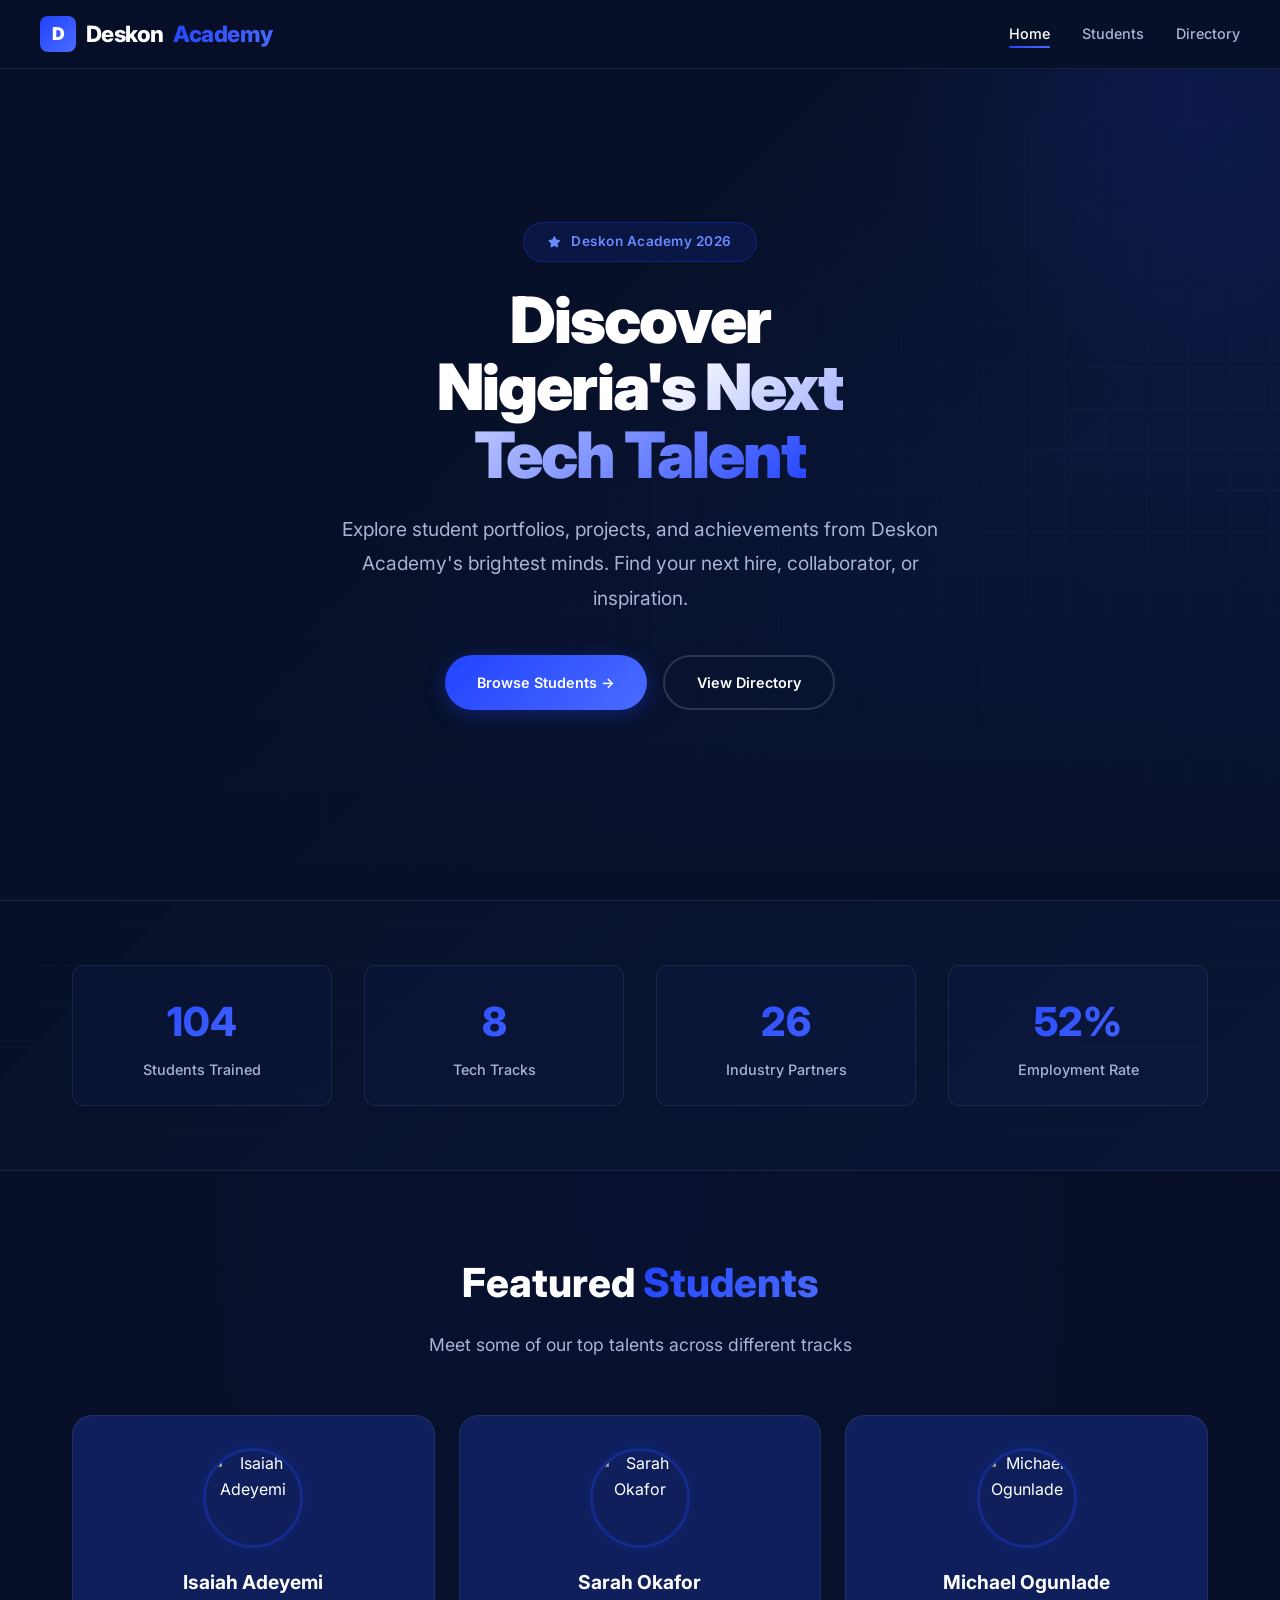
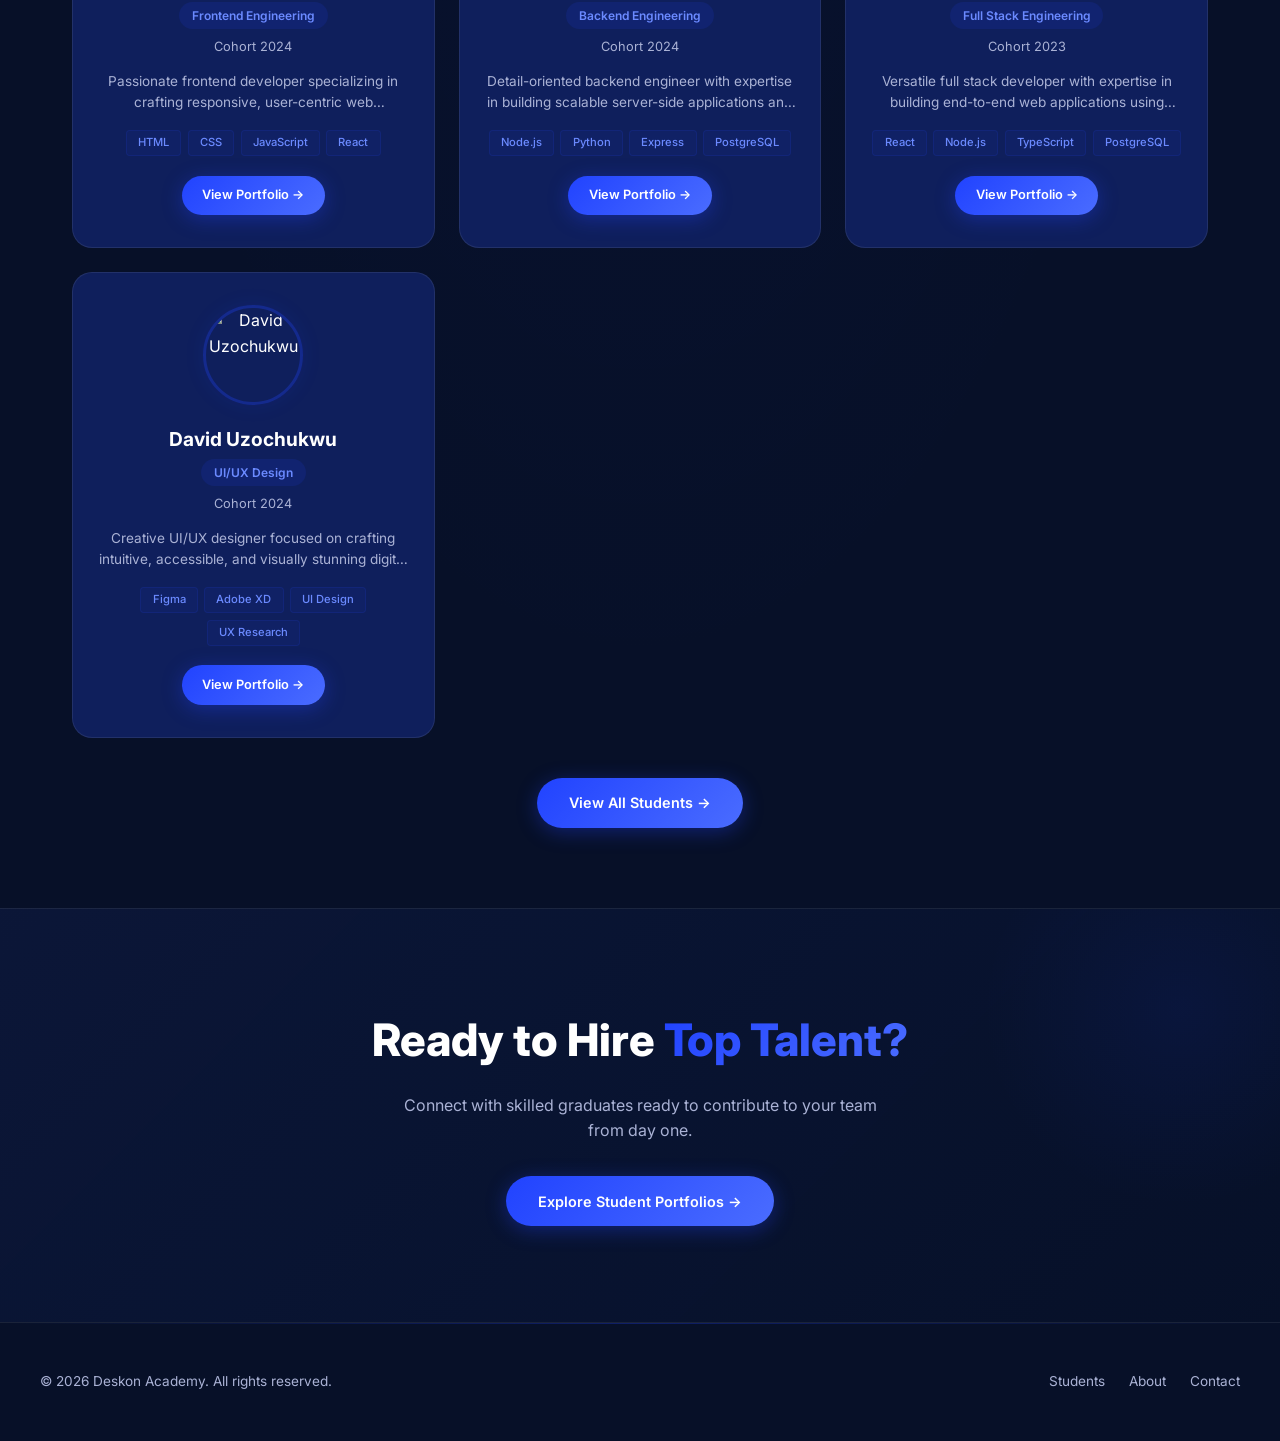
==== index.html @ a362e4ff "Initial commit" ====
<!DOCTYPE html>
<html lang="en">
<head>
  <meta charset="UTF-8">
  <meta name="viewport" content="width=device-width, initial-scale=1.0">
  <title>Deskon Academy — Student Portfolio Platform</title>
  <link rel="stylesheet" href="https://cdnjs.cloudflare.com/ajax/libs/font-awesome/6.5.1/css/all.min.css">
  <link rel="stylesheet" href="style.css">
  <link rel="icon" href="data:image/svg+xml,<svg xmlns='http://www.w3.org/2000/svg' viewBox='0 0 32 32'><rect width='32' height='32' rx='6' fill='%232143FF'/><text x='16' y='22' text-anchor='middle' fill='white' font-size='18' font-weight='bold' font-family='Inter'>D</text></svg>">
</head>
<body>
  <nav class="nav" id="nav">
    <div class="nav-inner">
      <a href="index.html" class="nav-logo">
        <div class="logo-icon">D</div>
        Deskon<span>Academy</span>
      </a>
      <button class="nav-toggle" id="navToggle" aria-label="Toggle menu"><i class="fas fa-bars"></i></button>
      <ul class="nav-links" id="navLinks">
        <li><a href="index.html" class="active">Home</a></li>
        <li><a href="students.html">Students</a></li>
        <li><a href="students.html">Directory</a></li>
      </ul>
    </div>
  </nav>

  <section class="hero">
    <div class="hero-bg-video">
      <video autoplay muted loop playsinline poster="https://images.unsplash.com/photo-1517694712202-14dd9538aa97?w=1600&q=80">
        <source src="https://cdn.coverr.co/videos/coverr-typing-on-a-laptop-5020/1080p.mp4" type="video/mp4">
      </video>
      <div class="hero-bg-video-overlay"></div>
    </div>
    <div class="hero-content">
      <div class="hero-badge"><i class="fas fa-star" style="margin-right:0.35rem;font-size:0.7rem"></i> Deskon Academy 2026</div>
      <h1>
        Discover<br>
        <span class="gradient-text">Nigeria's Next<br>Tech Talent</span>
      </h1>
      <p>Explore student portfolios, projects, and achievements from Deskon Academy's brightest minds. Find your next hire, collaborator, or inspiration.</p>
      <div class="hero-buttons">
        <a href="students.html" class="btn btn-primary">Browse Students &rarr;</a>
        <a href="students.html" class="btn btn-outline">View Directory</a>
      </div>
    </div>
  </section>

  <section class="stats">
    <div class="container">
      <div class="stats-grid">
        <div class="stat-item">
          <h3 data-count="200">0</h3>
          <p>Students Trained</p>
        </div>
        <div class="stat-item">
          <h3 data-count="8">0</h3>
          <p>Tech Tracks</p>
        </div>
        <div class="stat-item">
          <h3 data-count="50">0</h3>
          <p>Industry Partners</p>
        </div>
        <div class="stat-item">
          <h3 data-count="95">0</h3>
          <p>Employment Rate</p>
        </div>
      </div>
    </div>
  </section>

  <section class="section" id="featured">
    <div class="container">
      <div class="section-header fade-in">
        <h2>Featured <span>Students</span></h2>
        <p>Meet some of our top talents across different tracks</p>
      </div>
      <div class="students-grid stagger-children" id="featuredGrid">
      </div>
      <div style="text-align:center;margin-top:2.5rem" class="fade-in">
        <a href="students.html" class="btn btn-primary">View All Students &rarr;</a>
      </div>
    </div>
  </section>

  <section class="cta-section">
    <div class="container">
      <h2 class="fade-in">Ready to Hire <span style="background:var(--primary-gradient);-webkit-background-clip:text;-webkit-text-fill-color:transparent">Top Talent?</span></h2>
      <p class="fade-in">Connect with skilled graduates ready to contribute to your team from day one.</p>
      <a href="students.html" class="btn btn-primary fade-in">Explore Student Portfolios &rarr;</a>
    </div>
  </section>

  <footer class="footer">
    <div class="footer-inner">
      <p>&copy; 2026 Deskon Academy. All rights reserved.</p>
      <div class="footer-links">
        <a href="students.html">Students</a>
        <a href="#">About</a>
        <a href="#">Contact</a>
      </div>
    </div>
  </footer>

  <script src="students.js"></script>
  <script src="script.js"></script>
</body>
</html>
---- style.css ----
@import url('https://fonts.googleapis.com/css2?family=Inter:wght@300;400;500;600;700;800;900&display=swap');

:root {
  --primary: #2143FF;
  --primary-hover: #1a36d4;
  --primary-gradient: linear-gradient(135deg, #2143FF, #4A6CFF);
  --secondary: #0B1739;
  --dark: #071028;
  --card: #0F1F5C;
  --card-hover: #142875;
  --light: #F5F7FF;
  --text: #FFFFFF;
  --text-secondary: #E8EAF6;
  --muted: #AAB2D5;
  --success: #10B981;
  --glass-bg: rgba(15, 31, 92, 0.6);
  --glass-border: rgba(255, 255, 255, 0.08);
  --shadow-sm: 0 2px 8px rgba(0, 0, 0, 0.2);
  --shadow-md: 0 8px 32px rgba(0, 0, 0, 0.3);
  --shadow-lg: 0 16px 48px rgba(0, 0, 0, 0.4);
  --radius-sm: 8px;
  --radius-md: 12px;
  --radius-lg: 20px;
  --radius-xl: 28px;
  --font: 'Inter', -apple-system, BlinkMacSystemFont, sans-serif;
  --  transition: all 0.3s cubic-bezier(0.4, 0, 0.2, 1);
  --glow-blue: 0 0 20px rgba(33, 67, 255, 0.15);
}

*, *::before, *::after {
  margin: 0;
  padding: 0;
  box-sizing: border-box;
}

html {
  scroll-behavior: smooth;
  font-size: 16px;
}

body {
  font-family: var(--font);
  background-color: var(--dark);
  color: var(--text);
  line-height: 1.6;
  -webkit-font-smoothing: antialiased;
  overflow-x: hidden;
}

a { color: inherit; text-decoration: none; }
img { max-width: 100%; display: block; }
ul { list-style: none; }

.container {
  max-width: 1200px;
  margin: 0 auto;
  padding: 0 2rem;
}

.section {
  padding: 5rem 0;
}

.section-header {
  text-align: center;
  margin-bottom: 3.5rem;
}

.section-header h2 {
  font-size: 2.5rem;
  font-weight: 800;
  margin-bottom: 1rem;
}

.section-header h2 span {
  background: var(--primary-gradient);
  -webkit-background-clip: text;
  -webkit-text-fill-color: transparent;
}

.section-header p {
  color: var(--muted);
  font-size: 1.1rem;
  max-width: 600px;
  margin: 0 auto;
}

/* Navigation */
.nav {
  position: fixed;
  top: 0;
  left: 0;
  right: 0;
  z-index: 1000;
  padding: 1rem 2rem;
  background: rgba(7, 16, 40, 0.95);
  backdrop-filter: blur(20px);
  -webkit-backdrop-filter: blur(20px);
  border-bottom: 1px solid var(--glass-border);
  display: flex;
  justify-content: space-between;
  align-items: center;
  transition: var(--transition);
}

.nav-scrolled {
  padding: 0.7rem 2rem;
  background: rgba(7, 16, 40, 0.98);
}

.nav-inner {
  max-width: 1200px;
  width: 100%;
  margin: 0 auto;
  display: flex;
  justify-content: space-between;
  align-items: center;
}

.nav-logo {
  font-size: 1.4rem;
  font-weight: 800;
  color: var(--text);
  text-decoration: none;
  display: flex;
  align-items: center;
  gap: 0.6rem;
  letter-spacing: -0.5px;
}

.nav-logo .logo-icon {
  width: 36px;
  height: 36px;
  background: var(--primary-gradient);
  border-radius: var(--radius-sm);
  display: flex;
  align-items: center;
  justify-content: center;
  font-size: 1.1rem;
  font-weight: 900;
}

.nav-logo span {
  background: var(--primary-gradient);
  -webkit-background-clip: text;
  -webkit-text-fill-color: transparent;
}

.nav-links {
  display: flex;
  gap: 2rem;
  align-items: center;
}

.nav-links a {
  color: var(--muted);
  text-decoration: none;
  font-weight: 500;
  font-size: 0.9rem;
  transition: var(--transition);
  position: relative;
  padding: 0.25rem 0;
}

.nav-links a::after {
  content: '';
  position: absolute;
  bottom: -2px;
  left: 0;
  width: 0;
  height: 2px;
  background: var(--primary-gradient);
  transition: var(--transition);
  border-radius: 1px;
}

.nav-links a:hover {
  color: var(--text);
}

.nav-links a:hover::after {
  width: 100%;
}

.nav-links a.active {
  color: var(--text);
}

.nav-links a.active::after {
  width: 100%;
}

.nav-toggle {
  display: none;
  background: none;
  border: none;
  color: var(--text);
  font-size: 1.5rem;
  cursor: pointer;
  padding: 0.25rem;
}

/* Hero Section */
.hero {
  min-height: 100vh;
  display: flex;
  align-items: center;
  justify-content: center;
  text-align: center;
  padding: 6rem 2rem 4rem;
  background:
    linear-gradient(135deg, rgba(7,16,40,0.92) 0%, rgba(11,23,57,0.88) 50%, rgba(8,24,64,0.92) 100%),
    url('https://images.unsplash.com/photo-1517694712202-14dd9538aa97?w=1600&q=80') center/cover fixed;
  position: relative;
  overflow: hidden;
}

.hero::before {
  content: '';
  position: absolute;
  inset: 0;
  background:
    linear-gradient(135deg, rgba(33,67,255,0.08) 0%, transparent 50%),
    repeating-linear-gradient(0deg, transparent, transparent 40px, rgba(255,255,255,0.015) 40px, rgba(255,255,255,0.015) 41px),
    repeating-linear-gradient(90deg, transparent, transparent 40px, rgba(255,255,255,0.015) 40px, rgba(255,255,255,0.015) 41px);
  z-index: 0;
}

.hero::after {
  content: '';
  position: absolute;
  width: 600px;
  height: 600px;
  border-radius: 50%;
  background: radial-gradient(circle, rgba(33, 67, 255, 0.12) 0%, transparent 70%);
  top: -200px;
  right: -200px;
  animation: heroGlow 10s ease-in-out infinite;
}

@keyframes heroGlow {
  0%, 100% { transform: translate(0, 0) scale(1); }
  50% { transform: translate(30px, -30px) scale(1.1); }
}

.hero-content {
  position: relative;
  z-index: 1;
  max-width: 800px;
}

.hero-badge {
  display: inline-block;
  padding: 0.5rem 1.5rem;
  background: rgba(33, 67, 255, 0.12);
  border: 1px solid rgba(33, 67, 255, 0.3);
  border-radius: 50px;
  font-size: 0.85rem;
  color: #6B8AFF;
  font-weight: 600;
  margin-bottom: 1.5rem;
  letter-spacing: 0.5px;
  backdrop-filter: blur(4px);
}

.hero h1 {
  font-size: 4rem;
  font-weight: 900;
  line-height: 1.05;
  margin-bottom: 1.5rem;
  letter-spacing: -2px;
}

.hero h1 .gradient-text {
  background: linear-gradient(135deg, #fff 30%, var(--primary) 100%);
  -webkit-background-clip: text;
  -webkit-text-fill-color: transparent;
}

.hero p {
  font-size: 1.2rem;
  color: var(--muted);
  max-width: 600px;
  margin: 0 auto 2.5rem;
  line-height: 1.8;
}

.hero-buttons {
  display: flex;
  gap: 1rem;
  justify-content: center;
  flex-wrap: wrap;
}

/* Buttons */
.btn {
  display: inline-flex;
  align-items: center;
  gap: 0.5rem;
  padding: 0.85rem 2rem;
  border-radius: 50px;
  font-weight: 600;
  font-size: 0.9rem;
  text-decoration: none;
  transition: var(--transition);
  cursor: pointer;
  border: none;
  font-family: var(--font);
  white-space: nowrap;
}

.btn-primary {
  background: var(--primary-gradient);
  color: var(--text);
  box-shadow: 0 4px 20px rgba(33, 67, 255, 0.35);
  position: relative;
  overflow: hidden;
}

.btn-primary::before {
  content: '';
  position: absolute;
  top: 0;
  left: -100%;
  width: 100%;
  height: 100%;
  background: linear-gradient(90deg, transparent, rgba(255,255,255,0.08), transparent);
  transition: left 0.5s ease;
}

.btn-primary:hover::before {
  left: 100%;
}

.btn-primary:hover {
  transform: translateY(-3px);
  box-shadow: 0 12px 40px rgba(33, 67, 255, 0.6);
}

.btn-outline {
  background: transparent;
  color: var(--text);
  border: 2px solid rgba(255, 255, 255, 0.15);
}

.btn-outline:hover {
  border-color: var(--primary);
  background: rgba(33, 67, 255, 0.08);
  transform: translateY(-2px);
}

.btn-sm {
  padding: 0.6rem 1.3rem;
  font-size: 0.8rem;
}

.btn-block {
  width: 100%;
  justify-content: center;
}

/* Stats */
.stats {
  padding: 4rem 0;
  background:
    linear-gradient(135deg, rgba(7,16,40,0.85) 0%, rgba(11,23,57,0.8) 100%),
    url('https://images.unsplash.com/photo-1517245386807-bb43f82c33c4?w=1600&q=80') center/cover fixed;
  border-top: 1px solid var(--glass-border);
  border-bottom: 1px solid var(--glass-border);
  position: relative;
}

.stats::before {
  content: '';
  position: absolute;
  inset: 0;
  background: repeating-linear-gradient(0deg, transparent, transparent 40px, rgba(255,255,255,0.012) 40px, rgba(255,255,255,0.012) 41px);
  z-index: 0;
}

.stats .container {
  position: relative;
  z-index: 1;
}

.stats-grid {
  display: grid;
  grid-template-columns: repeat(4, 1fr);
  gap: 2rem;
  text-align: center;
}

.stat-item {
  position: relative;
  padding: 1.5rem;
  border-radius: var(--radius-md);
  background: rgba(15, 31, 92, 0.2);
  border: 1px solid var(--glass-border);
  transition: var(--transition);
}

.stat-item:hover {
  border-color: rgba(33, 67, 255, 0.2);
  transform: translateY(-2px);
  box-shadow: 0 8px 30px rgba(0, 0, 0, 0.2);
}

.stat-item h3 {
  font-size: 2.5rem;
  font-weight: 800;
  background: var(--primary-gradient);
  -webkit-background-clip: text;
  -webkit-text-fill-color: transparent;
  margin-bottom: 0.25rem;
}

.stat-item p {
  color: var(--muted);
  font-size: 0.9rem;
  font-weight: 500;
}

/* Cards Common */
.card {
  background: var(--card);
  border-radius: var(--radius-lg);
  border: 1px solid var(--glass-border);
  transition: var(--transition);
  overflow: hidden;
}

.card:hover {
  border-color: rgba(33, 67, 255, 0.2);
}

/* Student Cards Grid */
.students-grid {
  display: grid;
  grid-template-columns: repeat(auto-fill, minmax(280px, 1fr));
  gap: 1.5rem;
}

.student-card {
  background: var(--card);
  border-radius: var(--radius-lg);
  border: 1px solid var(--glass-border);
  padding: 2rem 1.5rem;
  text-align: center;
  transition: var(--transition);
  position: relative;
  overflow: hidden;
}

.student-card::before {
  content: '';
  position: absolute;
  top: 0;
  left: 0;
  right: 0;
  height: 3px;
  background: var(--primary-gradient);
  opacity: 0;
  transition: var(--transition);
}

.student-card:hover::before {
  opacity: 1;
}

.student-card:hover {
  transform: translateY(-10px);
  border-color: rgba(33, 67, 255, 0.35);
  box-shadow: 0 20px 60px rgba(0, 0, 0, 0.4), 0 0 40px rgba(33, 67, 255, 0.08);
}

.student-card-img {
  width: 100px;
  height: 100px;
  border-radius: 50%;
  object-fit: cover;
  margin: 0 auto 1.2rem;
  border: 3px solid rgba(33, 67, 255, 0.3);
  transition: var(--transition);
  box-shadow: 0 0 20px rgba(33, 67, 255, 0.1);
}

.student-card:hover .student-card-img {
  border-color: var(--primary);
  box-shadow: 0 0 30px rgba(33, 67, 255, 0.25);
  transform: scale(1.05);
}

.student-card h3 {
  font-size: 1.2rem;
  font-weight: 700;
  margin-bottom: 0.25rem;
}

.student-card .track-badge {
  display: inline-block;
  padding: 0.25rem 0.8rem;
  background: rgba(33, 67, 255, 0.12);
  border-radius: 50px;
  font-size: 0.75rem;
  color: #6B8AFF;
  font-weight: 600;
  margin-bottom: 0.5rem;
}

.student-card .cohort-label {
  color: var(--muted);
  font-size: 0.8rem;
  margin-bottom: 0.8rem;
}

.student-card .bio-text {
  color: var(--muted);
  font-size: 0.85rem;
  line-height: 1.6;
  margin-bottom: 1rem;
  display: -webkit-box;
  -webkit-line-clamp: 2;
  -webkit-box-orient: vertical;
  overflow: hidden;
}

.student-card .skills-preview {
  display: flex;
  gap: 0.4rem;
  justify-content: center;
  flex-wrap: wrap;
  margin-bottom: 1.2rem;
}

.student-card .skills-preview span {
  padding: 0.2rem 0.7rem;
  background: rgba(33, 67, 255, 0.06);
  border-radius: 4px;
  font-size: 0.7rem;
  color: #6B8AFF;
  border: 1px solid rgba(33, 67, 255, 0.12);
  font-weight: 500;
  transition: var(--transition);
}

.student-card:hover .skills-preview span {
  background: rgba(33, 67, 255, 0.12);
  border-color: rgba(33, 67, 255, 0.25);
}

/* Page Header */
.page-header {
  padding: 8rem 0 4rem;
  background:
    linear-gradient(135deg, rgba(7,16,40,0.92) 0%, rgba(11,23,57,0.9) 100%),
    url('https://images.unsplash.com/photo-1519389950473-47ba0277781c?w=1600&q=80') center/cover fixed;
  position: relative;
  text-align: center;
}

.page-header::before {
  content: '';
  position: absolute;
  inset: 0;
  background:
    repeating-linear-gradient(0deg, transparent, transparent 40px, rgba(255,255,255,0.012) 40px, rgba(255,255,255,0.012) 41px),
    repeating-linear-gradient(90deg, transparent, transparent 40px, rgba(255,255,255,0.012) 40px, rgba(255,255,255,0.012) 41px);
  z-index: 0;
}

.page-header .container {
  position: relative;
  z-index: 1;
}

.page-header h1 {
  font-size: 3rem;
  font-weight: 800;
  margin-bottom: 0.75rem;
}

.page-header p {
  color: var(--muted);
  font-size: 1.1rem;
  max-width: 500px;
  margin: 0 auto;
}

/* Search & Filter */
.search-filter {
  padding: 2rem 0;
  background: rgba(11, 23, 57, 0.3);
  border-bottom: 1px solid var(--glass-border);
  position: sticky;
  top: 73px;
  z-index: 100;
  backdrop-filter: blur(12px);
  -webkit-backdrop-filter: blur(12px);
}

.search-filter-inner {
  display: flex;
  gap: 1rem;
  align-items: center;
  flex-wrap: wrap;
}

.search-box {
  flex: 1;
  min-width: 250px;
  position: relative;
}

.search-box input {
  width: 100%;
  padding: 0.85rem 1.2rem 0.85rem 2.8rem;
  border-radius: var(--radius-md);
  border: 1px solid var(--glass-border);
  background: rgba(15, 31, 92, 0.5);
  color: var(--text);
  font-size: 0.9rem;
  font-family: var(--font);
  transition: var(--transition);
  outline: none;
}

.search-box input::placeholder {
  color: var(--muted);
}

.search-box input:focus {
  border-color: var(--primary);
  background: rgba(15, 31, 92, 0.8);
  box-shadow: 0 0 0 3px rgba(33, 67, 255, 0.1);
}

.search-box .search-icon {
  position: absolute;
  left: 1rem;
  top: 50%;
  transform: translateY(-50%);
  color: var(--muted);
  font-size: 1rem;
}

.filter-tabs {
  display: flex;
  gap: 0.5rem;
  flex-wrap: wrap;
}

.filter-tab {
  padding: 0.6rem 1.3rem;
  border-radius: 50px;
  border: 1px solid var(--glass-border);
  background: transparent;
  color: var(--muted);
  font-size: 0.8rem;
  font-weight: 500;
  cursor: pointer;
  transition: var(--transition);
  font-family: var(--font);
  white-space: nowrap;
  position: relative;
}

.filter-tab:hover {
  border-color: rgba(33, 67, 255, 0.3);
  color: var(--text);
  background: rgba(33, 67, 255, 0.05);
}

.filter-tab.active {
  background: var(--primary-gradient);
  color: var(--text);
  border-color: transparent;
  box-shadow: 0 4px 15px rgba(33, 67, 255, 0.3);
}

/* Profile Page */
.profile-hero {
  padding: 8rem 0 0;
  background:
    linear-gradient(135deg, rgba(7,16,40,0.92) 0%, rgba(11,23,57,0.88) 50%, rgba(8,24,64,0.92) 100%),
    url('https://images.unsplash.com/photo-1555066931-4365d14bab8c?w=1600&q=80') center/cover fixed;
  position: relative;
  overflow: hidden;
}

.profile-hero::before {
  content: '';
  position: absolute;
  inset: 0;
  background:
    repeating-linear-gradient(0deg, transparent, transparent 40px, rgba(255,255,255,0.01) 40px, rgba(255,255,255,0.01) 41px),
    repeating-linear-gradient(90deg, transparent, transparent 40px, rgba(255,255,255,0.01) 40px, rgba(255,255,255,0.01) 41px);
  z-index: 0;
}

.profile-hero::after {
  content: '';
  position: absolute;
  width: 500px;
  height: 500px;
  border-radius: 50%;
  background: radial-gradient(circle, rgba(33, 67, 255, 0.1) 0%, transparent 70%);
  top: -150px;
  right: -100px;
  animation: heroGlow 8s ease-in-out infinite;
}

.profile-hero-inner {
  position: relative;
  z-index: 1;
  display: flex;
  gap: 3rem;
  align-items: center;
  padding-bottom: 4rem;
  flex-wrap: wrap;
}

.profile-hero-img {
  width: 190px;
  height: 190px;
  border-radius: 50%;
  object-fit: cover;
  border: 4px solid rgba(33, 67, 255, 0.3);
  box-shadow: 0 0 50px rgba(33, 67, 255, 0.2);
  flex-shrink: 0;
  transition: var(--transition);
}

.profile-hero-img:hover {
  transform: scale(1.03);
  border-color: var(--primary);
  box-shadow: 0 0 60px rgba(33, 67, 255, 0.35);
}

.profile-hero-info h1 {
  font-size: 2.8rem;
  font-weight: 800;
  margin-bottom: 0.4rem;
  letter-spacing: -1px;
}

.profile-hero-info .role {
  font-size: 1.1rem;
  color: var(--primary);
  font-weight: 600;
  margin-bottom: 0.5rem;
}

.profile-hero-info .meta {
  display: flex;
  gap: 1.5rem;
  align-items: center;
  flex-wrap: wrap;
  margin-bottom: 0.75rem;
  color: var(--muted);
  font-size: 0.9rem;
}

.profile-hero-info .meta span {
  display: flex;
  align-items: center;
  gap: 0.4rem;
  padding: 0.3rem 1rem;
  background: rgba(255, 255, 255, 0.04);
  border: 1px solid var(--glass-border);
  border-radius: 50px;
  font-size: 0.85rem;
}

.availability-badge {
  display: inline-flex;
  align-items: center;
  gap: 0.4rem;
  padding: 0.35rem 1rem;
  background: rgba(16, 185, 129, 0.1);
  border: 1px solid rgba(16, 185, 129, 0.3);
  border-radius: 50px;
  font-size: 0.8rem;
  color: var(--success);
  font-weight: 600;
}

.availability-badge::before {
  content: '';
  width: 8px;
  height: 8px;
  border-radius: 50%;
  background: var(--success);
  animation: pulse 2s infinite;
}

@keyframes pulse {
  0%, 100% { opacity: 1; }
  50% { opacity: 0.4; }
}

.profile-hero-actions {
  display: flex;
  gap: 0.75rem;
  margin-top: 1.5rem;
  flex-wrap: wrap;
}

.profile-hero-social {
  display: flex;
  gap: 0.75rem;
  margin-top: 1rem;
}

.social-link {
  width: 44px;
  height: 44px;
  border-radius: 50%;
  background: rgba(255, 255, 255, 0.06);
  border: 1px solid var(--glass-border);
  display: flex;
  align-items: center;
  justify-content: center;
  color: var(--muted);
  transition: var(--transition);
  font-size: 1.1rem;
  text-decoration: none;
  position: relative;
}

.social-link:hover {
  background: var(--primary-gradient);
  border-color: transparent;
  color: var(--text);
  transform: translateY(-3px);
  box-shadow: 0 8px 25px rgba(33, 67, 255, 0.35);
}

/* Profile Body */
.profile-body {
  padding: 0 0 4rem;
}

.profile-nav {
  display: flex;
  gap: 0.25rem;
  border-bottom: 1px solid var(--glass-border);
  padding: 1rem 0;
  margin-bottom: 3rem;
  overflow-x: auto;
  -webkit-overflow-scrolling: touch;
  position: sticky;
  top: 73px;
  background: rgba(7, 16, 40, 0.95);
  backdrop-filter: blur(20px);
  -webkit-backdrop-filter: blur(20px);
  z-index: 99;
}

.profile-nav a {
  padding: 0.6rem 1.2rem;
  border-radius: var(--radius-sm);
  color: var(--muted);
  font-size: 0.85rem;
  font-weight: 500;
  transition: var(--transition);
  white-space: nowrap;
  border: 1px solid transparent;
}

.profile-nav a:hover {
  color: var(--text);
  background: rgba(33, 67, 255, 0.08);
  border-color: rgba(33, 67, 255, 0.15);
}

.profile-nav a.active {
  color: var(--text);
  background: rgba(33, 67, 255, 0.12);
  border-color: rgba(33, 67, 255, 0.2);
}

/* About Section */
.about-grid {
  display: grid;
  grid-template-columns: 2fr 1fr;
  gap: 1.5rem;
}

.about-card, .goals-card {
  background: var(--card);
  border-radius: var(--radius-lg);
  border: 1px solid var(--glass-border);
  padding: 2rem;
  transition: var(--transition);
}

.about-card:hover, .goals-card:hover {
  border-color: rgba(33, 67, 255, 0.2);
  box-shadow: 0 8px 30px rgba(0, 0, 0, 0.15);
}

.about-card h3, .goals-card h3, .section-title {
  font-size: 1.2rem;
  font-weight: 700;
  margin-bottom: 1rem;
  display: flex;
  align-items: center;
  gap: 0.5rem;
}

.about-card h3 i, .goals-card h3 i {
  color: var(--primary);
}

.about-card p, .goals-card p {
  color: var(--muted);
  font-size: 0.92rem;
  line-height: 1.8;
}

/* Alternating section background */
.bg-alt {
  background:
    linear-gradient(135deg, rgba(7,16,40,0.5) 0%, rgba(11,23,57,0.4) 100%),
    url('https://images.unsplash.com/photo-1555066931-4365d14bab8c?w=1600&q=80') center/cover fixed;
  position: relative;
}

.bg-alt::before {
  content: '';
  position: absolute;
  inset: 0;
  background: repeating-linear-gradient(0deg, transparent, transparent 40px, rgba(255,255,255,0.008) 40px, rgba(255,255,255,0.008) 41px);
  z-index: 0;
}

.bg-alt .container {
  position: relative;
  z-index: 1;
}

/* Skills Section */
.skills-grid {
  display: grid;
  grid-template-columns: repeat(auto-fill, minmax(300px, 1fr));
  gap: 1.2rem;
}

.skill-item {
  background: var(--card);
  border-radius: var(--radius-md);
  border: 1px solid var(--glass-border);
  padding: 1.2rem 1.5rem;
  transition: var(--transition);
}

.skill-item:hover {
  border-color: rgba(33, 67, 255, 0.3);
  transform: translateX(4px);
  box-shadow: 0 4px 20px rgba(0, 0, 0, 0.2);
}

.skill-header {
  display: flex;
  justify-content: space-between;
  align-items: center;
  margin-bottom: 0.6rem;
}

.skill-header span {
  font-size: 0.9rem;
  font-weight: 600;
}

.skill-header .skill-percent {
  color: var(--primary);
  font-weight: 700;
  font-size: 0.85rem;
}

.progress-bar {
  width: 100%;
  height: 6px;
  background: rgba(255, 255, 255, 0.06);
  border-radius: 3px;
  overflow: hidden;
}

.progress-fill {
  height: 100%;
  background: var(--primary-gradient);
  border-radius: 3px;
  transition: width 1.2s cubic-bezier(0.4, 0, 0.2, 1);
  width: 0;
}

/* Projects Section */
.projects-grid {
  display: grid;
  grid-template-columns: repeat(auto-fill, minmax(340px, 1fr));
  gap: 1.5rem;
}

.project-card {
  background: var(--card);
  border-radius: var(--radius-lg);
  border: 1px solid var(--glass-border);
  overflow: hidden;
  transition: var(--transition);
}

.project-card:hover {
  transform: translateY(-8px);
  border-color: rgba(33, 67, 255, 0.35);
  box-shadow: 0 24px 60px rgba(0, 0, 0, 0.4), 0 0 40px rgba(33, 67, 255, 0.06);
}

.project-card-img {
  width: 100%;
  height: 200px;
  object-fit: cover;
  display: block;
}

.project-card-img-wrap {
  position: relative;
  overflow: hidden;
}

.project-card-img-wrap::after {
  content: '';
  position: absolute;
  bottom: 0;
  left: 0;
  right: 0;
  height: 40%;
  background: linear-gradient(transparent, rgba(7,16,40,0.4));
  pointer-events: none;
  z-index: 1;
}

.project-card-body {
  padding: 1.5rem;
}

.project-card-body h3 {
  font-size: 1.15rem;
  font-weight: 700;
  margin-bottom: 0.5rem;
}

.project-card-body p {
  color: var(--muted);
  font-size: 0.85rem;
  line-height: 1.7;
  margin-bottom: 1rem;
}

.project-tech {
  display: flex;
  gap: 0.4rem;
  flex-wrap: wrap;
  margin-bottom: 1.2rem;
}

.project-tech span {
  padding: 0.25rem 0.7rem;
  background: rgba(33, 67, 255, 0.08);
  border-radius: 4px;
  font-size: 0.7rem;
  color: #6B8AFF;
  border: 1px solid rgba(33, 67, 255, 0.15);
  font-weight: 500;
}

.project-links {
  display: flex;
  gap: 0.75rem;
}

.project-links a {
  padding: 0.5rem 1rem;
  border-radius: var(--radius-sm);
  font-size: 0.8rem;
  font-weight: 600;
  transition: var(--transition);
  display: inline-flex;
  align-items: center;
  gap: 0.35rem;
}

.project-links .live-link {
  background: var(--primary-gradient);
  color: var(--text);
}

.project-links .live-link:hover {
  transform: translateY(-1px);
  box-shadow: 0 4px 15px rgba(33, 67, 255, 0.4);
}

.project-links .github-link {
  background: rgba(255, 255, 255, 0.06);
  color: var(--muted);
  border: 1px solid var(--glass-border);
}

.project-links .github-link:hover {
  color: var(--text);
  border-color: rgba(255, 255, 255, 0.2);
}

/* Certificates Section */
.certs-grid {
  display: grid;
  grid-template-columns: repeat(auto-fill, minmax(280px, 1fr));
  gap: 1.2rem;
}

.cert-card {
  background: var(--card);
  border-radius: var(--radius-lg);
  border: 1px solid var(--glass-border);
  overflow: hidden;
  transition: var(--transition);
}

.cert-card:hover {
  transform: translateY(-6px);
  border-color: rgba(33, 67, 255, 0.3);
  box-shadow: 0 16px 40px rgba(0, 0, 0, 0.3);
}

.cert-card-img {
  width: 100%;
  height: 160px;
  object-fit: cover;
  border-bottom: 1px solid var(--glass-border);
}

.cert-card-body {
  padding: 1.2rem 1.5rem;
}

.cert-card-body h4 {
  font-size: 0.95rem;
  font-weight: 600;
  margin-bottom: 0.3rem;
}

.cert-card-body .cert-date {
  color: var(--muted);
  font-size: 0.8rem;
}

/* Timeline */
.timeline {
  position: relative;
  padding-left: 2.5rem;
}

.timeline::before {
  content: '';
  position: absolute;
  left: 8px;
  top: 0;
  bottom: 0;
  width: 2px;
  background: linear-gradient(to bottom, var(--primary), rgba(33, 67, 255, 0.1));
}

.timeline-item {
  position: relative;
  padding-bottom: 2.5rem;
}

.timeline-item:last-child {
  padding-bottom: 0;
}

.timeline-item::before {
  content: '';
  position: absolute;
  left: -2.5rem;
  top: 4px;
  width: 18px;
  height: 18px;
  border-radius: 50%;
  background: var(--primary);
  border: 3px solid var(--dark);
  box-shadow: 0 0 0 2px var(--primary);
}

.timeline-item .tl-year {
  font-size: 0.8rem;
  color: var(--primary);
  font-weight: 700;
  margin-bottom: 0.3rem;
  letter-spacing: 0.5px;
  text-transform: uppercase;
}

.timeline-item h4 {
  font-size: 1rem;
  font-weight: 700;
  margin-bottom: 0.3rem;
}

.timeline-item p {
  color: var(--muted);
  font-size: 0.85rem;
  line-height: 1.6;
}

/* Hero Background Video */
.hero-bg-video {
  position: absolute;
  inset: 0;
  z-index: 0;
  overflow: hidden;
}

.hero-bg-video video {
  width: 100%;
  height: 100%;
  object-fit: cover;
  filter: brightness(0.4) saturate(1.2);
  transform: scale(1.1);
}

.hero-bg-video-overlay {
  position: absolute;
  inset: 0;
  background:
    linear-gradient(135deg, var(--dark) 40%, transparent 70%),
    linear-gradient(0deg, var(--dark) 0%, transparent 50%);
  z-index: 1;
}

/* Video Modal */
.video-modal {
  display: none;
  position: fixed;
  inset: 0;
  z-index: 9999;
  background: rgba(0, 0, 0, 0.92);
  backdrop-filter: blur(20px);
  -webkit-backdrop-filter: blur(20px);
  align-items: center;
  justify-content: center;
  opacity: 0;
  transition: opacity 0.3s ease;
}

.video-modal.open {
  display: flex;
  opacity: 1;
}

.video-modal-close {
  position: absolute;
  top: 1.5rem;
  right: 1.5rem;
  width: 48px;
  height: 48px;
  border-radius: 50%;
  background: rgba(255, 255, 255, 0.08);
  border: 1px solid rgba(255, 255, 255, 0.1);
  color: #fff;
  font-size: 1.3rem;
  cursor: pointer;
  display: flex;
  align-items: center;
  justify-content: center;
  transition: var(--transition);
  z-index: 10;
}

.video-modal-close:hover {
  background: rgba(255, 50, 50, 0.2);
  border-color: rgba(255, 50, 50, 0.3);
  transform: scale(1.1);
}

.video-modal-inner {
  position: relative;
  width: 90%;
  max-width: 960px;
  aspect-ratio: 16 / 9;
  background: #000;
  border-radius: var(--radius-lg);
  overflow: hidden;
  box-shadow: 0 30px 80px rgba(0, 0, 0, 0.6);
  transform: scale(0.9);
  transition: transform 0.3s cubic-bezier(0.34, 1.56, 0.64, 1);
}

.video-modal.open .video-modal-inner {
  transform: scale(1);
}

.video-modal-inner iframe {
  width: 100%;
  height: 100%;
  border: none;
}

/* Project video play button */
.project-card-img-wrap {
  position: relative;
  overflow: hidden;
  cursor: pointer;
}

.project-card-img-wrap .play-btn {
  position: absolute;
  inset: 0;
  display: flex;
  align-items: center;
  justify-content: center;
  background: rgba(0, 0, 0, 0.35);
  transition: var(--transition);
  z-index: 2;
}

.project-card-img-wrap:hover .play-btn {
  background: rgba(0, 0, 0, 0.5);
}

.project-card-img-wrap .play-btn-circle {
  width: 60px;
  height: 60px;
  border-radius: 50%;
  background: var(--primary-gradient);
  display: flex;
  align-items: center;
  justify-content: center;
  color: #fff;
  font-size: 1.4rem;
  box-shadow: 0 4px 20px rgba(33, 67, 255, 0.4);
  transition: var(--transition);
  transform: scale(1);
}

.project-card-img-wrap:hover .play-btn-circle {
  transform: scale(1.12);
  box-shadow: 0 8px 35px rgba(33, 67, 255, 0.6);
}

.project-card-img-wrap .play-btn-circle i {
  margin-left: 3px;
}

/* Featured section background */
#featured {
  background: radial-gradient(ellipse at 50% 0%, rgba(33,67,255,0.04) 0%, transparent 60%);
}

/* Contact Section */
.contact-card {
  background: var(--card);
  border-radius: var(--radius-lg);
  border: 1px solid var(--glass-border);
  padding: 2.5rem;
  text-align: center;
  max-width: 600px;
  margin: 0 auto;
}

.contact-card h3 {
  font-size: 1.5rem;
  font-weight: 700;
  margin-bottom: 0.75rem;
}

.contact-card p {
  color: var(--muted);
  margin-bottom: 2rem;
}

.contact-links {
  display: flex;
  flex-direction: column;
  gap: 0.75rem;
  margin-bottom: 2rem;
}

.contact-link-item {
  display: flex;
  align-items: center;
  gap: 0.75rem;
  padding: 0.9rem 1.2rem;
  background: rgba(255, 255, 255, 0.03);
  border-radius: var(--radius-md);
  border: 1px solid var(--glass-border);
  transition: var(--transition);
  color: var(--muted);
  cursor: pointer;
}

.contact-link-item:hover {
  border-color: rgba(33, 67, 255, 0.35);
  color: var(--text);
  background: rgba(33, 67, 255, 0.06);
  transform: translateX(4px);
  box-shadow: 0 4px 20px rgba(0, 0, 0, 0.15);
}

.contact-link-item .contact-icon {
  width: 40px;
  height: 40px;
  border-radius: 50%;
  background: rgba(33, 67, 255, 0.1);
  display: flex;
  align-items: center;
  justify-content: center;
  color: var(--primary);
  font-size: 1rem;
  flex-shrink: 0;
  transition: var(--transition);
}

.contact-link-item:hover .contact-icon {
  background: var(--primary-gradient);
  color: var(--text);
}

.contact-link-item .contact-label {
  font-size: 0.8rem;
  font-weight: 500;
}

.contact-link-item .contact-value {
  font-size: 0.85rem;
  color: var(--muted);
  margin-left: auto;
}

/* CTA Section */
.cta-section {
  padding: 6rem 0;
  text-align: center;
  background:
    linear-gradient(135deg, rgba(11,23,57,0.92) 0%, rgba(7,16,40,0.95) 100%),
    url('https://images.unsplash.com/photo-1517245386807-bb43f82c33c4?w=1600&q=80') center/cover fixed;
  border-top: 1px solid var(--glass-border);
  position: relative;
  overflow: hidden;
}

.cta-section::before {
  content: '';
  position: absolute;
  width: 400px;
  height: 400px;
  border-radius: 50%;
  background: radial-gradient(circle, rgba(33, 67, 255, 0.08) 0%, transparent 70%);
  top: -100px;
  right: -100px;
}

.cta-section h2 {
  font-size: 2.8rem;
  font-weight: 800;
  margin-bottom: 1rem;
  position: relative;
  z-index: 1;
}

.cta-section p {
  color: var(--muted);
  max-width: 500px;
  margin: 0 auto 2rem;
  position: relative;
  z-index: 1;
}

/* Footer */
.footer {
  padding: 3rem 2rem;
  border-top: 1px solid var(--glass-border);
  background: rgba(7, 16, 40, 0.9);
  position: relative;
}

.footer::before {
  content: '';
  position: absolute;
  top: 0;
  left: 0;
  right: 0;
  height: 1px;
  background: linear-gradient(90deg, transparent, var(--primary), transparent);
  opacity: 0.3;
}

.footer-inner {
  max-width: 1200px;
  margin: 0 auto;
  display: flex;
  justify-content: space-between;
  align-items: center;
  flex-wrap: wrap;
  gap: 1rem;
}

.footer p {
  color: var(--muted);
  font-size: 0.85rem;
}

.footer-links {
  display: flex;
  gap: 1.5rem;
}

.footer-links a {
  color: var(--muted);
  font-size: 0.85rem;
  transition: var(--transition);
  position: relative;
}

.footer-links a::after {
  content: '';
  position: absolute;
  bottom: -2px;
  left: 0;
  width: 0;
  height: 1px;
  background: var(--primary);
  transition: var(--transition);
}

.footer-links a:hover {
  color: var(--text);
}

.footer-links a:hover::after {
  width: 100%;
}

/* Animations */
.fade-in {
  opacity: 0;
  transform: translateY(30px);
  transition: opacity 0.6s ease, transform 0.6s ease;
}

.fade-in.visible {
  opacity: 1;
  transform: translateY(0);
}

.fade-in-left {
  opacity: 0;
  transform: translateX(-30px);
  transition: opacity 0.6s ease, transform 0.6s ease;
}

.fade-in-left.visible {
  opacity: 1;
  transform: translateX(0);
}

.fade-in-right {
  opacity: 0;
  transform: translateX(30px);
  transition: opacity 0.6s ease, transform 0.6s ease;
}

.fade-in-right.visible {
  opacity: 1;
  transform: translateX(0);
}

.fade-in-up {
  opacity: 0;
  transform: translateY(20px);
  transition: opacity 0.5s ease, transform 0.5s ease;
}

.fade-in-up.visible {
  opacity: 1;
  transform: translateY(0);
}

.stagger-children > * {
  opacity: 0;
  transform: translateY(20px);
  transition: opacity 0.5s ease, transform 0.5s ease;
}

.stagger-children.visible > *:nth-child(1) { transition-delay: 0.05s; }
.stagger-children.visible > *:nth-child(2) { transition-delay: 0.1s; }
.stagger-children.visible > *:nth-child(3) { transition-delay: 0.15s; }
.stagger-children.visible > *:nth-child(4) { transition-delay: 0.2s; }
.stagger-children.visible > *:nth-child(5) { transition-delay: 0.25s; }
.stagger-children.visible > *:nth-child(6) { transition-delay: 0.3s; }
.stagger-children.visible > *:nth-child(7) { transition-delay: 0.35s; }
.stagger-children.visible > *:nth-child(8) { transition-delay: 0.4s; }
.stagger-children.visible > *:nth-child(9) { transition-delay: 0.45s; }
.stagger-children.visible > *:nth-child(10) { transition-delay: 0.5s; }

.stagger-children.visible > * {
  opacity: 1;
  transform: translateY(0);
}

/* FA icon styling */
.social-link i, .contact-icon i {
  font-size: 1.1rem;
}

.fa, .fab, .fas {
  font-size: inherit;
}

.nav-toggle i {
  font-size: 1.4rem;
}

.search-icon i {
  font-size: 0.9rem;
}

/* Scrollbar styling */
::-webkit-scrollbar {
  width: 8px;
  height: 8px;
}

::-webkit-scrollbar-track {
  background: var(--dark);
}

::-webkit-scrollbar-thumb {
  background: var(--card);
  border-radius: 4px;
}

::-webkit-scrollbar-thumb:hover {
  background: var(--card-hover);
}

/* Smooth section transitions */
.profile-section {
  scroll-margin-top: 80px;
}

/* Error state */
.error-state {
  text-align: center;
  padding: 6rem 2rem;
}

.error-state h2 {
  font-size: 2rem;
  margin-bottom: 1rem;
}

.error-state p {
  color: var(--muted);
  margin-bottom: 2rem;
}

/* Loading */
.loading {
  text-align: center;
  padding: 4rem 2rem;
}

.loading-spinner {
  width: 40px;
  height: 40px;
  border: 3px solid var(--glass-border);
  border-top-color: var(--primary);
  border-radius: 50%;
  animation: spin 0.8s linear infinite;
  margin: 0 auto 1rem;
}

@keyframes spin {
  to { transform: rotate(360deg); }
}

/* Not found */
.not-found {
  display: none;
}

/* Responsive */
@media (max-width: 1024px) {
  .hero h1 {
    font-size: 3.2rem;
  }
  .profile-hero-info h1 {
    font-size: 2.2rem;
  }
  .stats-grid {
    grid-template-columns: repeat(2, 1fr);
  }
}

@media (max-width: 768px) {
  .nav-links {
    display: none;
    position: absolute;
    top: 100%;
    left: 0;
    right: 0;
    background: rgba(7, 16, 40, 0.98);
    backdrop-filter: blur(20px);
    -webkit-backdrop-filter: blur(20px);
    flex-direction: column;
    padding: 1.5rem 2rem;
    gap: 1rem;
    border-bottom: 1px solid var(--glass-border);
  }
  .nav-links.open {
    display: flex;
  }
  .nav-toggle {
    display: block;
  }
  .hero h1 {
    font-size: 2.5rem;
  }
  .hero p {
    font-size: 1rem;
  }
  .section-header h2 {
    font-size: 1.8rem;
  }
  .page-header h1 {
    font-size: 2.2rem;
  }
  .about-grid {
    grid-template-columns: 1fr;
  }
  .profile-hero-inner {
    flex-direction: column;
    text-align: center;
  }
  .profile-hero-info .meta {
    justify-content: center;
  }
  .profile-hero-actions {
    justify-content: center;
  }
  .profile-hero-social {
    justify-content: center;
  }
  .projects-grid {
    grid-template-columns: 1fr;
  }
  .students-grid {
    grid-template-columns: repeat(auto-fill, minmax(250px, 1fr));
  }
  .search-filter-inner {
    flex-direction: column;
  }
  .search-box {
    width: 100%;
  }
  .stats-grid {
    grid-template-columns: repeat(2, 1fr);
    gap: 1.5rem;
  }
  .stat-item h3 {
    font-size: 2rem;
  }
  .skills-grid {
    grid-template-columns: 1fr;
  }
  .certs-grid {
    grid-template-columns: 1fr;
  }
  .profile-nav {
    top: 60px;
  }
  .search-filter {
    top: 60px;
  }
  .footer-inner {
    flex-direction: column;
    text-align: center;
  }
  .container {
    padding: 0 1.2rem;
  }
}

@media (max-width: 480px) {
  .hero h1 {
    font-size: 2rem;
  }
  .hero-buttons {
    flex-direction: column;
    align-items: center;
  }
  .profile-hero-img {
    width: 130px;
    height: 130px;
  }
  .profile-hero-info h1 {
    font-size: 1.8rem;
  }
  .student-card {
    padding: 1.5rem 1rem;
  }
  .nav {
    padding: 0.8rem 1.2rem;
  }
  .stats-grid {
    grid-template-columns: 1fr 1fr;
    gap: 1rem;
  }
}
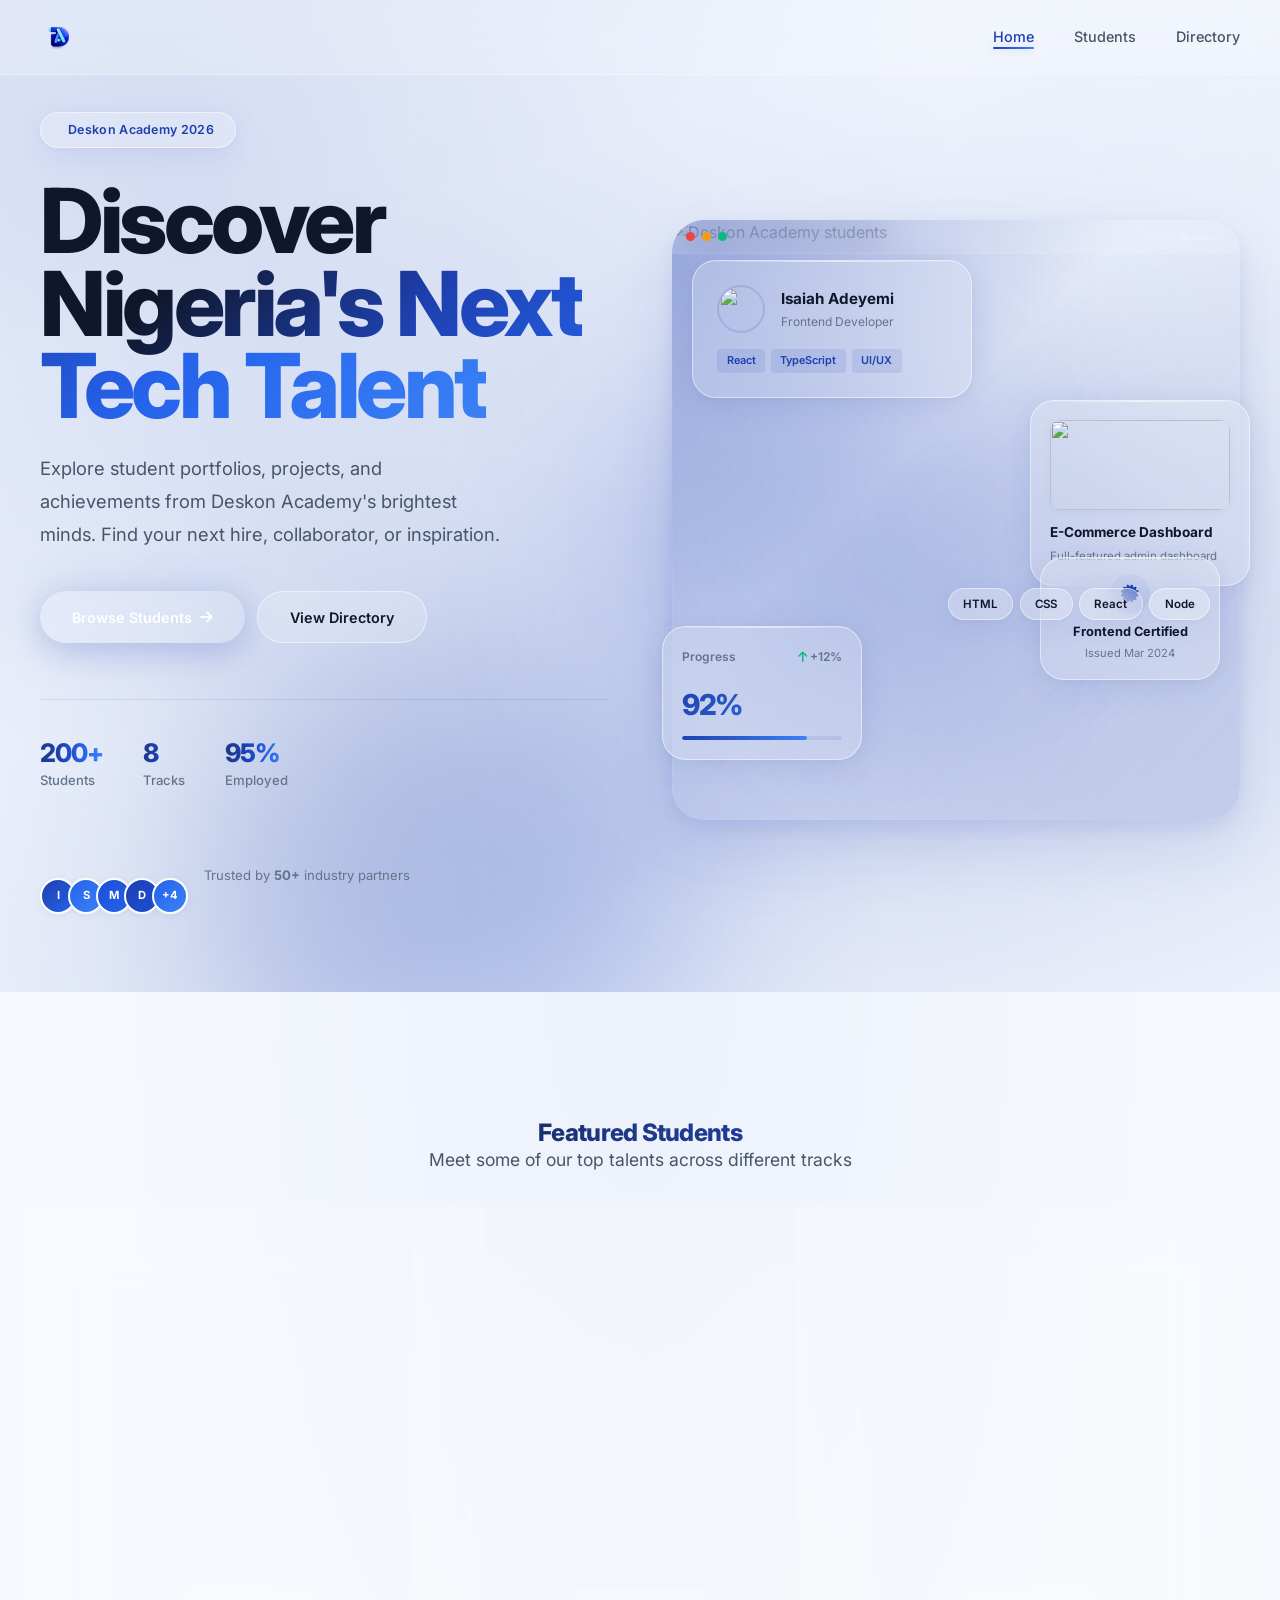
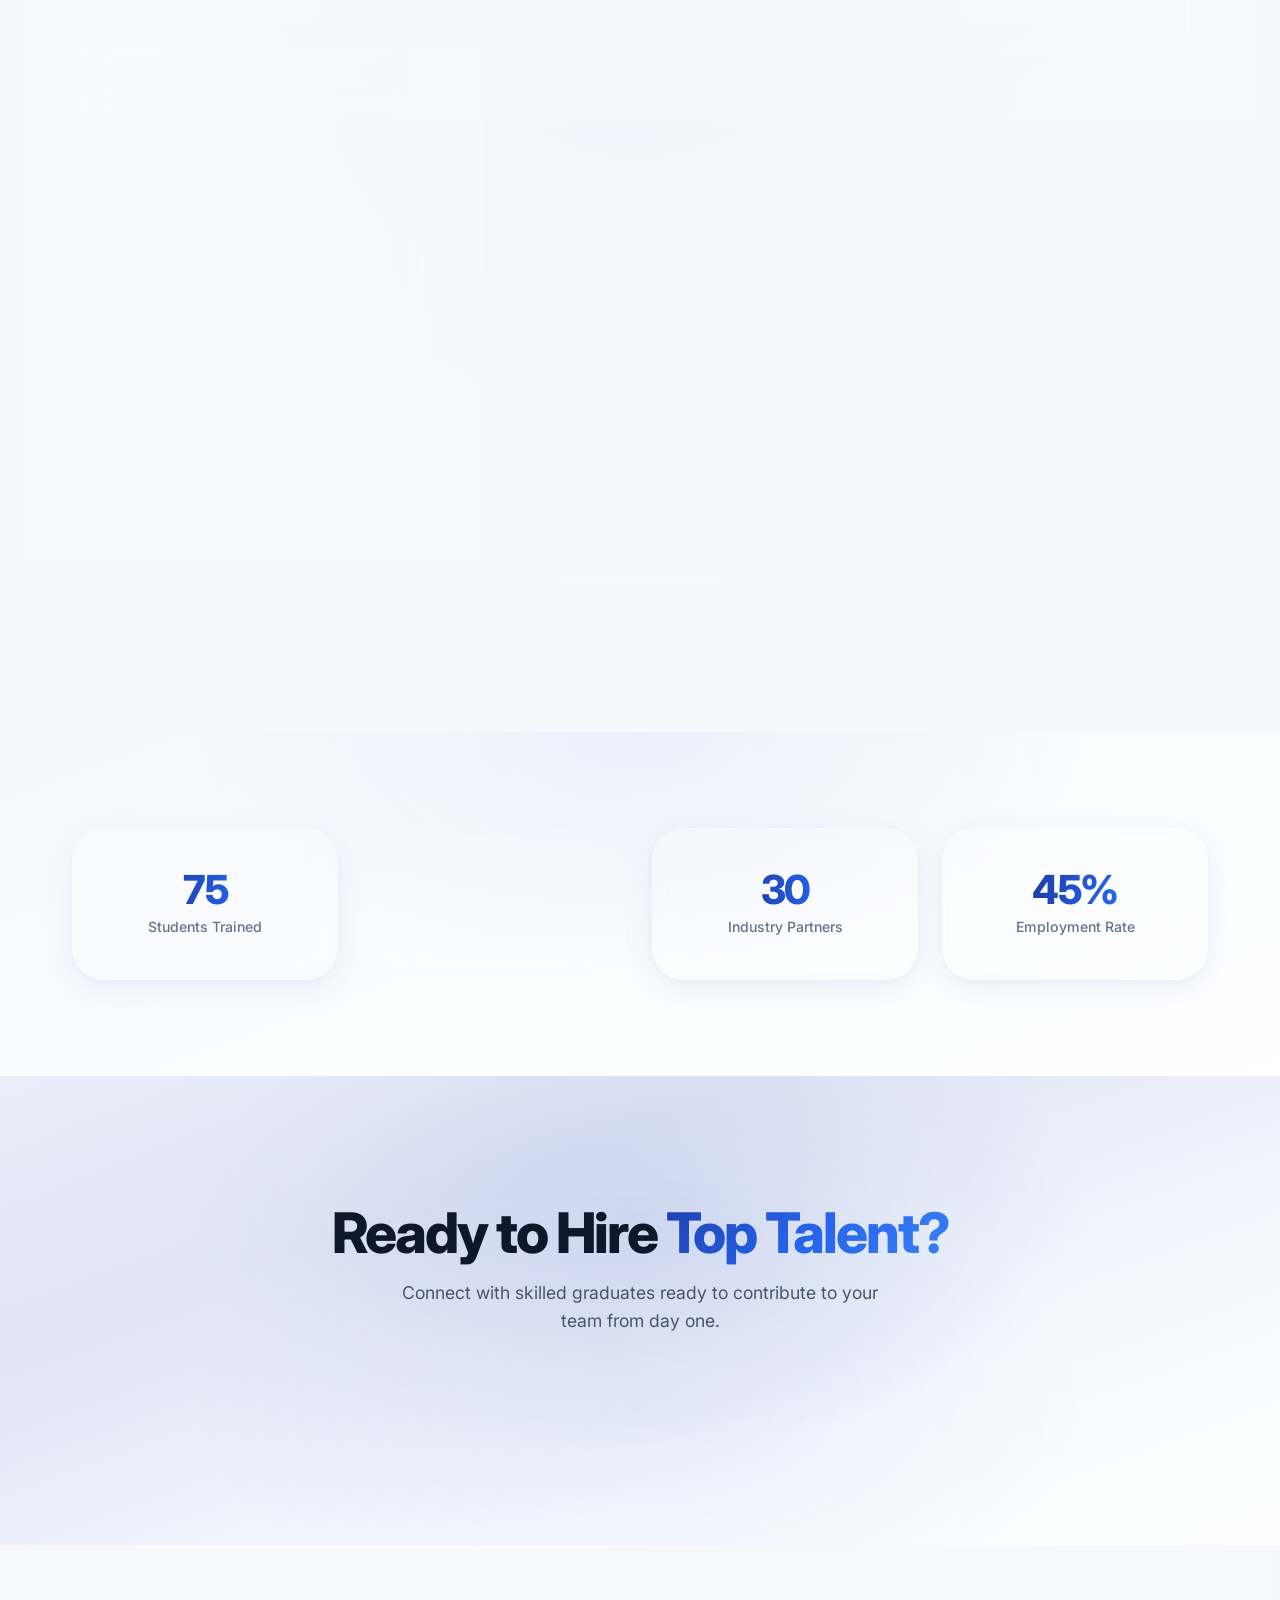
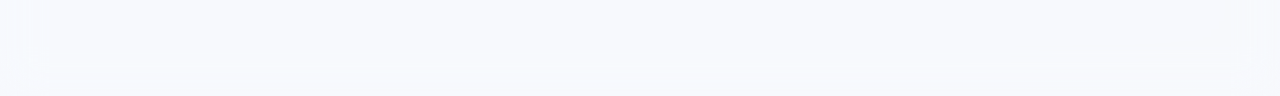
==== commit 435fa502: "Update project files" ====
--- a/index.html
+++ b/index.html
@@ -6,14 +6,13 @@
   <title>Deskon Academy — Student Portfolio Platform</title>
   <link rel="stylesheet" href="https://cdnjs.cloudflare.com/ajax/libs/font-awesome/6.5.1/css/all.min.css">
   <link rel="stylesheet" href="style.css">
-  <link rel="icon" href="data:image/svg+xml,<svg xmlns='http://www.w3.org/2000/svg' viewBox='0 0 32 32'><rect width='32' height='32' rx='6' fill='%232143FF'/><text x='16' y='22' text-anchor='middle' fill='white' font-size='18' font-weight='bold' font-family='Inter'>D</text></svg>">
+  <link rel="icon" href="logo.png" type="image/png">
 </head>
 <body>
   <nav class="nav" id="nav">
     <div class="nav-inner">
       <a href="index.html" class="nav-logo">
-        <div class="logo-icon">D</div>
-        Deskon<span>Academy</span>
+        <img src="logo.png" alt="Deskon Academy" class="logo-img">
       </a>
       <button class="nav-toggle" id="navToggle" aria-label="Toggle menu"><i class="fas fa-bars"></i></button>
       <ul class="nav-links" id="navLinks">
@@ -25,27 +24,116 @@
   </nav>
 
   <section class="hero">
-    <div class="hero-bg-video">
-      <video autoplay muted loop playsinline poster="https://images.unsplash.com/photo-1517694712202-14dd9538aa97?w=1600&q=80">
-        <source src="https://cdn.coverr.co/videos/coverr-typing-on-a-laptop-5020/1080p.mp4" type="video/mp4">
-      </video>
-      <div class="hero-bg-video-overlay"></div>
+    <div class="hero-bg">
+      <div class="hero-bg-img"></div>
+      <div class="hero-blob"></div>
+      <div class="hero-blob"></div>
+      <div class="hero-blob"></div>
+      <div class="hero-mesh"></div>
     </div>
-    <div class="hero-content">
-      <div class="hero-badge"><i class="fas fa-star" style="margin-right:0.35rem;font-size:0.7rem"></i> Deskon Academy 2026</div>
-      <h1>
-        Discover<br>
-        <span class="gradient-text">Nigeria's Next<br>Tech Talent</span>
-      </h1>
-      <p>Explore student portfolios, projects, and achievements from Deskon Academy's brightest minds. Find your next hire, collaborator, or inspiration.</p>
-      <div class="hero-buttons">
-        <a href="students.html" class="btn btn-primary">Browse Students &rarr;</a>
-        <a href="students.html" class="btn btn-outline">View Directory</a>
+    <div class="hero-inner">
+      <div class="hero-left">
+        <div class="hero-badge"><i class="fas fa-sparkles"></i> Deskon Academy 2026</div>
+        <h1>
+          Discover<br>
+          <span class="gradient-text">Nigeria's Next<br>Tech Talent</span>
+        </h1>
+        <p>Explore student portfolios, projects, and achievements from Deskon Academy's brightest minds. Find your next hire, collaborator, or inspiration.</p>
+        <div class="hero-buttons">
+          <a href="students.html" class="btn btn-primary">Browse Students <i class="fas fa-arrow-right"></i></a>
+          <a href="students.html" class="btn btn-outline">View Directory</a>
+        </div>
+        <div class="hero-stats">
+          <div class="hero-stat">
+            <h4>200+</h4>
+            <p>Students</p>
+          </div>
+          <div class="hero-stat">
+            <h4>8</h4>
+            <p>Tracks</p>
+          </div>
+          <div class="hero-stat">
+            <h4>95%</h4>
+            <p>Employed</p>
+          </div>
+        </div>
+        <div class="hero-trust">
+          <div class="hero-trust-avatars">
+            <span style="background:linear-gradient(135deg,#1E40AF,#2563EB)">I</span>
+            <span style="background:linear-gradient(135deg,#2563EB,#3B82F6)">S</span>
+            <span style="background:linear-gradient(135deg,#1D4ED8,#2563EB)">M</span>
+            <span style="background:linear-gradient(135deg,#1E40AF,#1D4ED8)">D</span>
+            <span style="background:linear-gradient(135deg,#2563EB,#3B82F6);margin-right:0">+4</span>
+          </div>
+          <p>Trusted by <strong>50+</strong> industry partners</p>
+        </div>
+      </div>
+      <div class="hero-right">
+        <div class="hero-image-wrap">
+          <div class="hero-img-glass">
+            <span></span><span></span><span></span><span>deskon.academy</span>
+          </div>
+          <div class="hero-image-shine"></div>
+          <img src="https://images.unsplash.com/photo-1522202176988-66273c2fd55f?w=800&q=80" alt="Deskon Academy students" loading="lazy">
+        </div>
+        <div class="float-card float-card-student">
+          <div class="fcs-header">
+            <img src="https://images.unsplash.com/photo-1507003211169-0a1dd7228f2d?w=100&h=100&fit=crop&crop=face" alt="" class="fcs-img">
+            <div>
+              <div class="fcs-name">Isaiah Adeyemi</div>
+              <div class="fcs-role">Frontend Developer</div>
+            </div>
+          </div>
+          <div class="fcs-tags">
+            <span>React</span>
+            <span>TypeScript</span>
+            <span>UI/UX</span>
+          </div>
+        </div>
+        <div class="float-card float-card-project">
+          <img src="https://images.unsplash.com/photo-1551288049-bebda4e38f71?w=400&h=200&fit=crop" alt="" class="fcp-img">
+          <div class="fcp-title">E-Commerce Dashboard</div>
+          <div class="fcp-desc">Full-featured admin dashboard</div>
+        </div>
+        <div class="float-card float-card-analytics">
+          <div class="fca-header">
+            <span>Progress</span>
+            <span><i class="fas fa-arrow-up" style="color:#10B981"></i> +12%</span>
+          </div>
+          <div class="fca-number">92%</div>
+          <div class="fca-bar"><div class="fca-bar-fill"></div></div>
+        </div>
+        <div class="float-card float-card-cert">
+          <div class="fcc-icon"><i class="fas fa-certificate" style="color:var(--primary)"></i></div>
+          <div class="fcc-title">Frontend Certified</div>
+          <div class="fcc-date">Issued Mar 2024</div>
+        </div>
+        <div class="float-card-skills">
+          <span>HTML</span>
+          <span>CSS</span>
+          <span>React</span>
+          <span>Node</span>
+        </div>
+      </div>
+    </div>
+  </section>
+
+  <section class="section" id="featured">
+    <div class="section-bg section-bg-featured"></div>
+    <div class="container">
+      <div class="section-header fade-in">
+        <h2>Featured Students</h2>
+        <p>Meet some of our top talents across different tracks</p>
+      </div>
+      <div class="students-grid stagger-children" id="featuredGrid"></div>
+      <div style="text-align:center;margin-top:3rem" class="fade-in">
+        <a href="students.html" class="btn btn-primary">View All Students <i class="fas fa-arrow-right"></i></a>
       </div>
     </div>
   </section>
 
   <section class="stats">
+    <div class="section-bg section-bg-stats"></div>
     <div class="container">
       <div class="stats-grid">
         <div class="stat-item">
@@ -68,25 +156,12 @@
     </div>
   </section>
 
-  <section class="section" id="featured">
+  <section class="cta-section">
+    <div class="section-bg section-bg-cta"></div>
     <div class="container">
-      <div class="section-header fade-in">
-        <h2>Featured <span>Students</span></h2>
-        <p>Meet some of our top talents across different tracks</p>
-      </div>
-      <div class="students-grid stagger-children" id="featuredGrid">
-      </div>
-      <div style="text-align:center;margin-top:2.5rem" class="fade-in">
-        <a href="students.html" class="btn btn-primary">View All Students &rarr;</a>
-      </div>
-    </div>
-  </section>
-
-  <section class="cta-section">
-    <div class="container">
-      <h2 class="fade-in">Ready to Hire <span style="background:var(--primary-gradient);-webkit-background-clip:text;-webkit-text-fill-color:transparent">Top Talent?</span></h2>
+      <h2 class="fade-in">Ready to Hire <span>Top Talent?</span></h2>
       <p class="fade-in">Connect with skilled graduates ready to contribute to your team from day one.</p>
-      <a href="students.html" class="btn btn-primary fade-in">Explore Student Portfolios &rarr;</a>
+      <a href="students.html" class="btn btn-primary fade-in">Explore Student Portfolios <i class="fas fa-arrow-right"></i></a>
     </div>
   </section>
 
--- a/style.css
+++ b/style.css
@@ -1,298 +1,625 @@
 @import url('https://fonts.googleapis.com/css2?family=Inter:wght@300;400;500;600;700;800;900&display=swap');
 
 :root {
-  --primary: #2143FF;
-  --primary-hover: #1a36d4;
-  --primary-gradient: linear-gradient(135deg, #2143FF, #4A6CFF);
-  --secondary: #0B1739;
-  --dark: #071028;
-  --card: #0F1F5C;
-  --card-hover: #142875;
-  --light: #F5F7FF;
-  --text: #FFFFFF;
-  --text-secondary: #E8EAF6;
-  --muted: #AAB2D5;
-  --success: #10B981;
-  --glass-bg: rgba(15, 31, 92, 0.6);
-  --glass-border: rgba(255, 255, 255, 0.08);
-  --shadow-sm: 0 2px 8px rgba(0, 0, 0, 0.2);
-  --shadow-md: 0 8px 32px rgba(0, 0, 0, 0.3);
-  --shadow-lg: 0 16px 48px rgba(0, 0, 0, 0.4);
-  --radius-sm: 8px;
-  --radius-md: 12px;
-  --radius-lg: 20px;
-  --radius-xl: 28px;
-  --font: 'Inter', -apple-system, BlinkMacSystemFont, sans-serif;
-  --  transition: all 0.3s cubic-bezier(0.4, 0, 0.2, 1);
-  --glow-blue: 0 0 20px rgba(33, 67, 255, 0.15);
-}
-
-*, *::before, *::after {
-  margin: 0;
-  padding: 0;
-  box-sizing: border-box;
-}
-
-html {
-  scroll-behavior: smooth;
-  font-size: 16px;
-}
-
+  --primary: #1E40AF;
+  --primary-2: #2563EB;
+  --primary-3: #1D4ED8;
+  --primary-dark: #1E3A8A;
+  --accent: #3B82F6;
+  --bg-soft: #F5F9FF;
+  --white: #FFFFFF;
+  --glass: rgba(255,255,255,0.2);
+  --glass-solid: rgba(255,255,255,0.3);
+  --glass-border: rgba(255,255,255,0.28);
+  --glass-border-strong: rgba(255,255,255,0.5);
+  --text: #0F172A;
+  --text-secondary: #475569;
+  --muted: #64748B;
+  --border: rgba(30,64,175,0.12);
+  --shadow-glass: 0 8px 32px rgba(30,64,175,0.08), 0 2px 8px rgba(30,64,175,0.04);
+  --shadow-glass-lg: 0 16px 48px rgba(30,64,175,0.1), 0 4px 12px rgba(30,64,175,0.06);
+  --shadow-glass-xl: 0 24px 64px rgba(30,64,175,0.12), 0 8px 20px rgba(30,64,175,0.08);
+  --shadow-glass-glow: 0 8px 32px rgba(30,64,175,0.2), 0 0 60px rgba(30,64,175,0.1);
+  --shadow-sm: 0 2px 8px rgba(30,64,175,0.06);
+  --shadow-md: 0 4px 16px rgba(30,64,175,0.08);
+  --shadow-lg: 0 8px 32px rgba(30,64,175,0.12);
+  --radius-sm: 10px;
+  --radius-md: 16px;
+  --radius-lg: 24px;
+  --radius-xl: 32px;
+  --radius-2xl: 40px;
+  --font: 'Inter', -apple-system, system-ui, sans-serif;
+  --ease-spring: cubic-bezier(0.34, 1.56, 0.64, 1);
+  --ease-out: cubic-bezier(0.16, 1, 0.3, 1);
+  --ease-glass: cubic-bezier(0.22, 1, 0.36, 1);
+  --transition: all 0.35s var(--ease-glass);
+  --transition-fast: all 0.2s var(--ease-out);
+}
+
+*, *::before, *::after { margin: 0; padding: 0; box-sizing: border-box; }
+html { scroll-behavior: smooth; font-size: 16px; }
 body {
   font-family: var(--font);
-  background-color: var(--dark);
+  background: linear-gradient(135deg, var(--bg-soft), rgba(30,64,175,0.04), rgba(30,64,175,0.08), var(--bg-soft));
+  background-size: 400% 400%;
+  animation: gradientShift 20s ease infinite;
   color: var(--text);
   line-height: 1.6;
   -webkit-font-smoothing: antialiased;
   overflow-x: hidden;
+  min-height: 100vh;
+}
+
+@keyframes gradientShift {
+  0% { background-position: 0% 50%; }
+  25% { background-position: 100% 0%; }
+  50% { background-position: 100% 100%; }
+  75% { background-position: 0% 100%; }
+  100% { background-position: 0% 50%; }
 }
 
 a { color: inherit; text-decoration: none; }
 img { max-width: 100%; display: block; }
 ul { list-style: none; }
 
-.container {
-  max-width: 1200px;
-  margin: 0 auto;
-  padding: 0 2rem;
-}
-
-.section {
-  padding: 5rem 0;
-}
-
-.section-header {
-  text-align: center;
-  margin-bottom: 3.5rem;
-}
-
+/* ===== Glass Utility ===== */
+.glass {
+  background: var(--glass);
+  backdrop-filter: blur(20px);
+  -webkit-backdrop-filter: blur(20px);
+  border: 1px solid var(--glass-border);
+  box-shadow: var(--shadow-glass);
+}
+
+.container { max-width: 1200px; margin: 0 auto; padding: 0 2rem; }
+
+/* ===== Typography ===== */
+h1, h2, h3, h4 { font-weight: 800; letter-spacing: -0.03em; line-height: 1.05; }
+.section { padding: 8rem 0; position: relative; overflow: hidden; }
+
+.section-bg {
+  position: absolute;
+  inset: 0;
+  z-index: 0;
+  background-size: cover;
+  background-position: center;
+  opacity: 0.03;
+  pointer-events: none;
+}
+.section-bg::after {
+  content: '';
+  position: absolute;
+  inset: 0;
+  background: radial-gradient(ellipse at 50% 50%, rgba(30,64,175,0.06) 0%, transparent 60%);
+}
+.section-bg-featured { background-image: url('https://images.unsplash.com/photo-1522071820081-009f0129c71c?w=1920&q=80'); }
+.section-bg-stats { background-image: url('https://images.unsplash.com/photo-1497366216548-37526070297c?w=1920&q=80'); }
+.section-bg-cta { background-image: url('https://images.unsplash.com/photo-1517245386807-bb43f82c33c4?w=1920&q=80'); }
+
+.section .container, .stats .container, .cta-section .container { position: relative; z-index: 1; }
+.section-header { text-align: center; margin-bottom: 4.5rem; }
 .section-header h2 {
-  font-size: 2.5rem;
-  font-weight: 800;
-  margin-bottom: 1rem;
-}
-
-.section-header h2 span {
-  background: var(--primary-gradient);
+  background: linear-gradient(135deg, var(--text) 20%, var(--primary-dark) 50%, var(--primary) 80%, var(--accent) 100%);
   -webkit-background-clip: text;
   -webkit-text-fill-color: transparent;
 }
-
 .section-header p {
-  color: var(--muted);
+  color: var(--text-secondary);
   font-size: 1.1rem;
-  max-width: 600px;
+  max-width: 560px;
   margin: 0 auto;
-}
-
-/* Navigation */
+  line-height: 1.7;
+}
+
+/* ===== Navigation ===== */
 .nav {
   position: fixed;
-  top: 0;
-  left: 0;
-  right: 0;
+  top: 0; left: 0; right: 0;
   z-index: 1000;
-  padding: 1rem 2rem;
-  background: rgba(7, 16, 40, 0.95);
-  backdrop-filter: blur(20px);
-  -webkit-backdrop-filter: blur(20px);
+  padding: 1.2rem 2rem;
+  background: var(--glass);
+  backdrop-filter: blur(24px);
+  -webkit-backdrop-filter: blur(24px);
   border-bottom: 1px solid var(--glass-border);
-  display: flex;
-  justify-content: space-between;
-  align-items: center;
-  transition: var(--transition);
-}
-
+  transition: all 0.4s var(--ease-glass);
+}
 .nav-scrolled {
-  padding: 0.7rem 2rem;
-  background: rgba(7, 16, 40, 0.98);
-}
-
+  padding: 0.8rem 2rem;
+  background: rgba(255,255,255,0.25);
+  box-shadow: var(--shadow-glass);
+}
 .nav-inner {
   max-width: 1200px;
-  width: 100%;
   margin: 0 auto;
   display: flex;
   justify-content: space-between;
   align-items: center;
 }
-
 .nav-logo {
-  font-size: 1.4rem;
-  font-weight: 800;
-  color: var(--text);
-  text-decoration: none;
   display: flex;
   align-items: center;
-  gap: 0.6rem;
-  letter-spacing: -0.5px;
-}
-
-.nav-logo .logo-icon {
-  width: 36px;
+}
+.nav-logo .logo-img {
   height: 36px;
-  background: var(--primary-gradient);
-  border-radius: var(--radius-sm);
-  display: flex;
-  align-items: center;
-  justify-content: center;
-  font-size: 1.1rem;
-  font-weight: 900;
-}
-
-.nav-logo span {
-  background: var(--primary-gradient);
-  -webkit-background-clip: text;
-  -webkit-text-fill-color: transparent;
-}
-
-.nav-links {
-  display: flex;
-  gap: 2rem;
-  align-items: center;
-}
-
+  width: auto;
+  display: block;
+}
+.nav-links { display: flex; gap: 2.5rem; align-items: center; }
 .nav-links a {
-  color: var(--muted);
-  text-decoration: none;
+  color: var(--text-secondary);
   font-weight: 500;
   font-size: 0.9rem;
   transition: var(--transition);
   position: relative;
-  padding: 0.25rem 0;
-}
-
+}
 .nav-links a::after {
   content: '';
   position: absolute;
-  bottom: -2px;
+  bottom: -4px;
   left: 0;
   width: 0;
   height: 2px;
-  background: var(--primary-gradient);
+  background: linear-gradient(135deg, var(--primary), var(--accent));
   transition: var(--transition);
   border-radius: 1px;
-}
-
-.nav-links a:hover {
-  color: var(--text);
-}
-
-.nav-links a:hover::after {
-  width: 100%;
-}
-
-.nav-links a.active {
-  color: var(--text);
-}
-
-.nav-links a.active::after {
-  width: 100%;
-}
-
-.nav-toggle {
-  display: none;
-  background: none;
-  border: none;
-  color: var(--text);
-  font-size: 1.5rem;
-  cursor: pointer;
-  padding: 0.25rem;
-}
-
-/* Hero Section */
+  box-shadow: 0 0 10px rgba(30,64,175,0.25);
+}
+.nav-links a:hover, .nav-links a.active { color: var(--text); }
+.nav-links a:hover::after, .nav-links a.active::after { width: 100%; }
+.nav-links a.active { color: var(--primary); }
+.nav-toggle { display: none; background: none; border: none; color: var(--text); font-size: 1.5rem; cursor: pointer; padding: 0.25rem; }
+
+/* ===== Hero ===== */
 .hero {
   min-height: 100vh;
+  padding: 7rem 2rem 4rem;
+  display: flex;
+  align-items: center;
+  position: relative;
+  overflow: hidden;
+  background:
+    radial-gradient(ellipse at 15% 20%, rgba(30,64,175,0.12) 0%, transparent 50%),
+    radial-gradient(ellipse at 85% 80%, rgba(30,64,175,0.08) 0%, transparent 50%),
+    radial-gradient(ellipse at 50% 50%, rgba(30,64,175,0.03) 0%, transparent 60%),
+    linear-gradient(160deg, rgba(30,64,175,0.06) 0%, var(--bg-soft) 25%, rgba(30,64,175,0.04) 50%, rgba(30,64,175,0.08) 75%, var(--bg-soft) 100%);
+  gap: 2rem;
+}
+
+/* Background Effects */
+.hero-bg {
+  position: absolute;
+  inset: 0;
+  overflow: hidden;
+  z-index: 0;
+}
+.hero-blob {
+  position: absolute;
+  border-radius: 50%;
+  filter: blur(100px);
+  opacity: 0.35;
+  animation: blobFloat 25s ease-in-out infinite;
+}
+.hero-bg-img {
+  position: absolute;
+  inset: 0;
+  background: url('https://images.unsplash.com/photo-1517694712202-14dd9538aa97?w=1920&q=80') center/cover;
+  opacity: 0.06;
+  z-index: 0;
+}
+
+.hero-bg-img::after {
+  content: '';
+  position: absolute;
+  inset: 0;
+  background:
+    radial-gradient(ellipse at 30% 30%, rgba(30,64,175,0.08) 0%, transparent 50%),
+    radial-gradient(ellipse at 70% 70%, rgba(30,64,175,0.05) 0%, transparent 50%);
+}
+
+.hero-blob:nth-child(1) {
+  width: 600px; height: 600px;
+  background: linear-gradient(135deg, var(--primary), var(--accent));
+  top: -200px; right: -100px;
+  animation-delay: 0s;
+  opacity: 0.4;
+}
+.hero-blob:nth-child(2) {
+  width: 500px; height: 500px;
+  background: linear-gradient(135deg, var(--primary-dark), var(--primary-3));
+  bottom: -150px; left: 15%;
+  animation-delay: -8s;
+  opacity: 0.25;
+}
+.hero-blob:nth-child(3) {
+  width: 350px; height: 350px;
+  background: linear-gradient(135deg, var(--primary-3), var(--primary));
+  top: 40%; right: 25%;
+  animation-delay: -15s;
+  opacity: 0.18;
+}
+.hero-mesh {
+  position: absolute;
+  inset: 0;
+  background:
+    radial-gradient(circle at 20% 50%, rgba(30,64,175,0.05) 0%, transparent 50%),
+    radial-gradient(circle at 80% 20%, rgba(30,64,175,0.04) 0%, transparent 50%),
+    radial-gradient(circle at 50% 80%, rgba(30,64,175,0.03) 0%, transparent 50%);
+  z-index: 1;
+}
+
+@keyframes blobFloat {
+  0%, 100% { transform: translate(0, 0) scale(1); }
+  25% { transform: translate(60px, -40px) scale(1.1); }
+  50% { transform: translate(-30px, 50px) scale(0.95); }
+  75% { transform: translate(40px, 20px) scale(1.05); }
+}
+
+/* Hero Split Layout */
+.hero-inner {
+  position: relative;
+  z-index: 2;
+  max-width: 1200px;
+  margin: 0 auto;
+  display: grid;
+  grid-template-columns: 1fr 1fr;
+  gap: 4rem;
+  align-items: center;
+  width: 100%;
+}
+
+/* Hero Left */
+.hero-left { position: relative; z-index: 2; }
+.hero-badge {
+  display: inline-flex;
+  align-items: center;
+  gap: 0.4rem;
+  padding: 0.45rem 1.3rem;
+  background: var(--glass);
+  border: 1px solid var(--glass-border-strong);
+  border-radius: 50px;
+  font-size: 0.78rem;
+  color: var(--primary);
+  font-weight: 600;
+  margin-bottom: 2rem;
+  backdrop-filter: blur(16px);
+  letter-spacing: 0.3px;
+  box-shadow: var(--shadow-glass);
+}
+.hero-left h1 {
+  font-size: clamp(3.5rem, 7vw, 6.5rem);
+  font-weight: 800;
+  line-height: 0.92;
+  letter-spacing: -3.5px;
+  margin-bottom: 1.5rem;
+  color: var(--text);
+}
+.hero-left h1 .gradient-text {
+  background: linear-gradient(135deg, var(--text) 15%, var(--primary) 40%, var(--primary-2) 65%, var(--accent) 100%);
+  -webkit-background-clip: text;
+  -webkit-text-fill-color: transparent;
+}
+.hero-left p {
+  font-size: 1.15rem;
+  color: var(--text-secondary);
+  max-width: 460px;
+  line-height: 1.8;
+  margin-bottom: 2.5rem;
+}
+.hero-buttons { display: flex; gap: 0.75rem; flex-wrap: wrap; }
+.hero-stats {
+  display: flex;
+  gap: 2.5rem;
+  margin-top: 3.5rem;
+  padding-top: 2.5rem;
+  border-top: 1px solid var(--border);
+}
+.hero-stat h4 {
+  font-size: 1.6rem;
+  font-weight: 800;
+  letter-spacing: -1px;
+  background: linear-gradient(90deg, var(--primary-dark), var(--primary), var(--primary-2), var(--accent));
+  -webkit-background-clip: text;
+  -webkit-text-fill-color: transparent;
+  margin-bottom: 0.1rem;
+}
+.hero-stat p { font-size: 0.82rem; color: var(--muted); font-weight: 500; }
+.hero-trust {
+  display: flex;
+  align-items: center;
+  gap: 1rem;
+  margin-top: 2rem;
+}
+.hero-trust-avatars {
+  display: flex;
+}
+.hero-trust-avatars span {
+  width: 36px; height: 36px;
+  border-radius: 50%;
+  border: 2px solid var(--white);
   display: flex;
   align-items: center;
   justify-content: center;
-  text-align: center;
-  padding: 6rem 2rem 4rem;
-  background:
-    linear-gradient(135deg, rgba(7,16,40,0.92) 0%, rgba(11,23,57,0.88) 50%, rgba(8,24,64,0.92) 100%),
-    url('https://images.unsplash.com/photo-1517694712202-14dd9538aa97?w=1600&q=80') center/cover fixed;
+  font-size: 0.7rem;
+  font-weight: 700;
+  color: #fff;
+  margin-right: -8px;
+  box-shadow: var(--shadow-sm);
+}
+.hero-trust p { font-size: 0.82rem; color: var(--muted); }
+
+/* ===== Hero Right Side ===== */
+.hero-right {
   position: relative;
-  overflow: hidden;
-}
-
-.hero::before {
-  content: '';
-  position: absolute;
-  inset: 0;
-  background:
-    linear-gradient(135deg, rgba(33,67,255,0.08) 0%, transparent 50%),
-    repeating-linear-gradient(0deg, transparent, transparent 40px, rgba(255,255,255,0.015) 40px, rgba(255,255,255,0.015) 41px),
-    repeating-linear-gradient(90deg, transparent, transparent 40px, rgba(255,255,255,0.015) 40px, rgba(255,255,255,0.015) 41px);
-  z-index: 0;
-}
-
-.hero::after {
+  height: 600px;
+  z-index: 2;
+  border-radius: var(--radius-xl);
+  overflow: visible;
+}
+
+.hero-right::before {
   content: '';
   position: absolute;
   width: 600px;
   height: 600px;
   border-radius: 50%;
-  background: radial-gradient(circle, rgba(33, 67, 255, 0.12) 0%, transparent 70%);
-  top: -200px;
-  right: -200px;
-  animation: heroGlow 10s ease-in-out infinite;
-}
-
-@keyframes heroGlow {
-  0%, 100% { transform: translate(0, 0) scale(1); }
-  50% { transform: translate(30px, -30px) scale(1.1); }
-}
-
-.hero-content {
-  position: relative;
+  background: radial-gradient(circle, rgba(30,64,175,0.18) 0%, transparent 70%);
+  top: 50%;
+  left: 50%;
+  transform: translate(-50%, -50%);
+  z-index: 0;
+  pointer-events: none;
+  filter: blur(80px);
+}
+
+.hero-image-wrap {
+  position: absolute;
+  inset: 0;
+  border-radius: var(--radius-xl);
+  overflow: hidden;
+  z-index: 0;
+  box-shadow:
+    var(--shadow-glass-xl),
+    0 0 0 1px rgba(255,255,255,0.08) inset;
+}
+
+.hero-image-wrap img {
+  width: 100%;
+  height: 100%;
+  object-fit: cover;
+  border-radius: var(--radius-xl);
+}
+
+.hero-image-wrap::after {
+  content: '';
+  position: absolute;
+  inset: 0;
+  background: linear-gradient(135deg, rgba(30,64,175,0.4) 0%, transparent 40%, rgba(30,64,175,0.15) 100%);
+  border-radius: var(--radius-xl);
   z-index: 1;
-  max-width: 800px;
-}
-
-.hero-badge {
-  display: inline-block;
-  padding: 0.5rem 1.5rem;
-  background: rgba(33, 67, 255, 0.12);
-  border: 1px solid rgba(33, 67, 255, 0.3);
+}
+
+.hero-image-wrap .hero-img-glass {
+  position: absolute;
+  top: 0;
+  left: 0;
+  right: 0;
+  height: 34px;
+  background: rgba(255,255,255,0.12);
+  backdrop-filter: blur(16px);
+  -webkit-backdrop-filter: blur(16px);
+  display: flex;
+  align-items: center;
+  padding: 0 14px;
+  gap: 7px;
+  z-index: 3;
+  border-radius: var(--radius-xl) var(--radius-xl) 0 0;
+  border-bottom: 1px solid rgba(255,255,255,0.08);
+}
+.hero-image-wrap .hero-img-glass span {
+  width: 9px;
+  height: 9px;
+  border-radius: 50%;
+  background: rgba(255,255,255,0.2);
+}
+.hero-image-wrap .hero-img-glass span:nth-child(1) { background: #EF4444; }
+.hero-image-wrap .hero-img-glass span:nth-child(2) { background: #F59E0B; }
+.hero-image-wrap .hero-img-glass span:nth-child(3) { background: #10B981; }
+.hero-image-wrap .hero-img-glass span:nth-child(4) {
+  width: auto;
+  height: auto;
+  background: none;
+  border-radius: 0;
+  margin-left: auto;
+  font-size: 0.6rem;
+  color: rgba(255,255,255,0.25);
+  font-weight: 500;
+  letter-spacing: 0.3px;
+}
+
+.hero-image-shine {
+  position: absolute;
+  top: 0;
+  left: -100%;
+  width: 60%;
+  height: 100%;
+  background: linear-gradient(90deg, transparent, rgba(255,255,255,0.06), transparent);
+  transform: skewX(-20deg);
+  z-index: 2;
+  animation: heroShine 10s ease-in-out infinite;
+  pointer-events: none;
+}
+
+@keyframes heroShine {
+  0%, 100% { left: -100%; }
+  50% { left: 200%; }
+}
+
+/* Floating Cards Base */
+.float-card {
+  position: absolute;
+  z-index: 2;
+  background: rgba(255,255,255,0.18);
+  backdrop-filter: blur(24px);
+  -webkit-backdrop-filter: blur(24px);
+  border: 1px solid var(--glass-border-strong);
+  border-radius: var(--radius-lg);
+  box-shadow:
+    var(--shadow-glass),
+    0 0 40px rgba(30,64,175,0.04);
+  transition: all 0.6s var(--ease-glass);
+  animation: cardFloat 6s ease-in-out infinite;
+}
+.float-card:hover {
+  transform: translateY(-10px) scale(1.03);
+  box-shadow:
+    var(--shadow-glass-glow),
+    0 0 60px rgba(30,64,175,0.08);
+  border-color: rgba(255,255,255,0.6);
+  background: rgba(255,255,255,0.25);
+}
+
+@keyframes cardFloat {
+  0%, 100% { transform: translateY(0); }
+  50% { transform: translateY(-14px); }
+}
+
+.float-card::before {
+  content: '';
+  position: absolute;
+  top: 0;
+  left: 0;
+  right: 0;
+  height: 1px;
+  background: linear-gradient(90deg, transparent, rgba(255,255,255,0.6), transparent);
+  border-radius: var(--radius-lg) var(--radius-lg) 0 0;
+}
+
+/* Main Student Card */
+.float-card-student {
+  width: 280px;
+  padding: 1.5rem;
+  top: 40px;
+  left: 20px;
+  z-index: 5;
+  animation-delay: 0s;
+}
+.float-card-student .fcs-header {
+  display: flex;
+  align-items: center;
+  gap: 1rem;
+  margin-bottom: 1rem;
+}
+.float-card-student .fcs-img {
+  width: 48px; height: 48px;
+  border-radius: 50%;
+  object-fit: cover;
+  border: 2px solid rgba(30,64,175,0.15);
+}
+.float-card-student .fcs-name { font-size: 0.95rem; font-weight: 700; }
+.float-card-student .fcs-role { font-size: 0.75rem; color: var(--muted); }
+.float-card-student .fcs-tags { display: flex; gap: 0.35rem; flex-wrap: wrap; }
+.float-card-student .fcs-tags span {
+  padding: 0.2rem 0.6rem;
+  background: rgba(30,64,175,0.1);
+  border-radius: 4px;
+  font-size: 0.68rem;
+  color: var(--primary);
+  font-weight: 600;
+}
+
+/* Project Preview Card */
+.float-card-project {
+  width: 220px;
+  padding: 1.2rem;
+  top: 180px;
+  right: -10px;
+  z-index: 4;
+  animation-delay: -1.5s;
+}
+.float-card-project .fcp-img {
+  width: 100%;
+  height: 90px;
+  border-radius: var(--radius-sm);
+  object-fit: cover;
+  margin-bottom: 0.75rem;
+  box-shadow: 0 2px 8px rgba(30,64,175,0.06);
+}
+.float-card-project .fcp-title { font-size: 0.85rem; font-weight: 700; margin-bottom: 0.2rem; }
+.float-card-project .fcp-desc { font-size: 0.72rem; color: var(--muted); }
+
+/* Analytics Card */
+.float-card-analytics {
+  width: 200px;
+  padding: 1.2rem;
+  bottom: 60px;
+  left: -10px;
+  z-index: 3;
+  animation-delay: -3s;
+}
+.float-card-analytics .fca-header { display: flex; justify-content: space-between; align-items: center; margin-bottom: 1rem; }
+.float-card-analytics .fca-header span { font-size: 0.75rem; color: var(--muted); font-weight: 600; }
+.float-card-analytics .fca-number { font-size: 1.8rem; font-weight: 800; letter-spacing: -1.5px; background: linear-gradient(135deg, var(--primary), var(--accent)); -webkit-background-clip: text; -webkit-text-fill-color: transparent; }
+.float-card-analytics .fca-bar { height: 4px; background: rgba(30,64,175,0.1); border-radius: 2px; margin-top: 0.5rem; overflow: hidden; }
+.float-card-analytics .fca-bar-fill { height: 100%; width: 78%; background: linear-gradient(135deg, var(--primary), var(--accent)); border-radius: 2px; }
+
+/* Certificate Card */
+.float-card-cert {
+  width: 180px;
+  padding: 1rem;
+  bottom: 140px;
+  right: 20px;
+  z-index: 4;
+  animation-delay: -4.5s;
+  text-align: center;
+}
+.float-card-cert .fcc-icon {
+  width: 40px; height: 40px;
+  border-radius: 50%;
+  background: linear-gradient(135deg, rgba(30,64,175,0.04), rgba(30,64,175,0.08));
+  display: flex;
+  align-items: center;
+  justify-content: center;
+  margin: 0 auto 0.5rem;
+  font-size: 1.1rem;
+}
+.float-card-cert .fcc-title { font-size: 0.8rem; font-weight: 700; margin-bottom: 0.15rem; }
+.float-card-cert .fcc-date { font-size: 0.7rem; color: var(--muted); }
+
+/* Skill Badge Row */
+.float-card-skills {
+  display: flex;
+  gap: 0.4rem;
+  position: absolute;
+  bottom: 200px;
+  right: 30px;
+  z-index: 6;
+  animation-delay: -2s;
+}
+.float-card-skills span {
+  padding: 0.35rem 0.9rem;
+  background: rgba(255,255,255,0.25);
+  backdrop-filter: blur(16px);
+  -webkit-backdrop-filter: blur(16px);
+  border: 1px solid var(--glass-border-strong);
   border-radius: 50px;
-  font-size: 0.85rem;
-  color: #6B8AFF;
+  font-size: 0.72rem;
   font-weight: 600;
-  margin-bottom: 1.5rem;
-  letter-spacing: 0.5px;
-  backdrop-filter: blur(4px);
-}
-
-.hero h1 {
-  font-size: 4rem;
-  font-weight: 900;
-  line-height: 1.05;
-  margin-bottom: 1.5rem;
-  letter-spacing: -2px;
-}
-
-.hero h1 .gradient-text {
-  background: linear-gradient(135deg, #fff 30%, var(--primary) 100%);
-  -webkit-background-clip: text;
-  -webkit-text-fill-color: transparent;
-}
-
-.hero p {
-  font-size: 1.2rem;
-  color: var(--muted);
-  max-width: 600px;
-  margin: 0 auto 2.5rem;
-  line-height: 1.8;
-}
-
-.hero-buttons {
-  display: flex;
-  gap: 1rem;
-  justify-content: center;
-  flex-wrap: wrap;
-}
-
-/* Buttons */
+  color: var(--text);
+  animation: cardFloat 5s ease-in-out infinite;
+  animation-delay: calc(var(--i, 0) * -1s);
+  box-shadow: var(--shadow-glass);
+}
+.float-card-skills span:hover {
+  background: rgba(255,255,255,0.35);
+  border-color: var(--glass-border-strong);
+  transform: translateY(-2px);
+}
+.float-card-skills span:nth-child(1) { --i: 0; }
+.float-card-skills span:nth-child(2) { --i: 1; }
+.float-card-skills span:nth-child(3) { --i: 2; }
+.float-card-skills span:nth-child(4) { --i: 3; }
+
+/* ===== Buttons ===== */
 .btn {
   display: inline-flex;
   align-items: center;
@@ -302,219 +629,99 @@
   font-weight: 600;
   font-size: 0.9rem;
   text-decoration: none;
-  transition: var(--transition);
+  transition: all 0.3s var(--ease-spring);
   cursor: pointer;
   border: none;
   font-family: var(--font);
   white-space: nowrap;
-}
-
+  position: relative;
+}
 .btn-primary {
-  background: var(--primary-gradient);
+  background: linear-gradient(90deg, var(--primary-dark), var(--primary), var(--primary-light));
+  color: #fff;
+  box-shadow: var(--shadow-glass-glow);
+  backdrop-filter: blur(8px);
+}
+.btn-primary:hover {
+  transform: translateY(-3px);
+  box-shadow: 0 12px 40px rgba(30,64,175,0.3), 0 0 60px rgba(30,64,175,0.15);
+}
+.btn-outline {
+  background: var(--glass);
   color: var(--text);
-  box-shadow: 0 4px 20px rgba(33, 67, 255, 0.35);
+  border: 1px solid var(--glass-border-strong);
+  backdrop-filter: blur(12px);
+}
+.btn-outline:hover {
+  border-color: var(--primary);
+  color: var(--primary);
+  background: rgba(255,255,255,0.3);
+  transform: translateY(-3px);
+  box-shadow: var(--shadow-glass);
+}
+.btn-sm { padding: 0.5rem 1.2rem; font-size: 0.8rem; }
+.btn-block { width: 100%; justify-content: center; }
+
+/* ===== Student Cards Grid ===== */
+.students-grid {
+  display: grid;
+  grid-template-columns: repeat(auto-fill, minmax(290px, 1fr));
+  gap: 1.5rem;
+}
+.student-card {
+  background: var(--glass);
+  backdrop-filter: blur(16px);
+  -webkit-backdrop-filter: blur(16px);
+  border: 1px solid var(--glass-border);
+  border-radius: var(--radius-xl);
+  padding: 2.5rem 1.5rem;
+  text-align: center;
+  transition: all 0.5s var(--ease-glass);
   position: relative;
   overflow: hidden;
-}
-
-.btn-primary::before {
-  content: '';
-  position: absolute;
-  top: 0;
-  left: -100%;
-  width: 100%;
-  height: 100%;
-  background: linear-gradient(90deg, transparent, rgba(255,255,255,0.08), transparent);
-  transition: left 0.5s ease;
-}
-
-.btn-primary:hover::before {
-  left: 100%;
-}
-
-.btn-primary:hover {
-  transform: translateY(-3px);
-  box-shadow: 0 12px 40px rgba(33, 67, 255, 0.6);
-}
-
-.btn-outline {
-  background: transparent;
-  color: var(--text);
-  border: 2px solid rgba(255, 255, 255, 0.15);
-}
-
-.btn-outline:hover {
-  border-color: var(--primary);
-  background: rgba(33, 67, 255, 0.08);
-  transform: translateY(-2px);
-}
-
-.btn-sm {
-  padding: 0.6rem 1.3rem;
-  font-size: 0.8rem;
-}
-
-.btn-block {
-  width: 100%;
-  justify-content: center;
-}
-
-/* Stats */
-.stats {
-  padding: 4rem 0;
-  background:
-    linear-gradient(135deg, rgba(7,16,40,0.85) 0%, rgba(11,23,57,0.8) 100%),
-    url('https://images.unsplash.com/photo-1517245386807-bb43f82c33c4?w=1600&q=80') center/cover fixed;
-  border-top: 1px solid var(--glass-border);
-  border-bottom: 1px solid var(--glass-border);
-  position: relative;
-}
-
-.stats::before {
-  content: '';
-  position: absolute;
-  inset: 0;
-  background: repeating-linear-gradient(0deg, transparent, transparent 40px, rgba(255,255,255,0.012) 40px, rgba(255,255,255,0.012) 41px);
-  z-index: 0;
-}
-
-.stats .container {
-  position: relative;
-  z-index: 1;
-}
-
-.stats-grid {
-  display: grid;
-  grid-template-columns: repeat(4, 1fr);
-  gap: 2rem;
-  text-align: center;
-}
-
-.stat-item {
-  position: relative;
-  padding: 1.5rem;
-  border-radius: var(--radius-md);
-  background: rgba(15, 31, 92, 0.2);
-  border: 1px solid var(--glass-border);
-  transition: var(--transition);
-}
-
-.stat-item:hover {
-  border-color: rgba(33, 67, 255, 0.2);
-  transform: translateY(-2px);
-  box-shadow: 0 8px 30px rgba(0, 0, 0, 0.2);
-}
-
-.stat-item h3 {
-  font-size: 2.5rem;
-  font-weight: 800;
-  background: var(--primary-gradient);
-  -webkit-background-clip: text;
-  -webkit-text-fill-color: transparent;
-  margin-bottom: 0.25rem;
-}
-
-.stat-item p {
-  color: var(--muted);
-  font-size: 0.9rem;
-  font-weight: 500;
-}
-
-/* Cards Common */
-.card {
-  background: var(--card);
-  border-radius: var(--radius-lg);
-  border: 1px solid var(--glass-border);
-  transition: var(--transition);
-  overflow: hidden;
-}
-
-.card:hover {
-  border-color: rgba(33, 67, 255, 0.2);
-}
-
-/* Student Cards Grid */
-.students-grid {
-  display: grid;
-  grid-template-columns: repeat(auto-fill, minmax(280px, 1fr));
-  gap: 1.5rem;
-}
-
-.student-card {
-  background: var(--card);
-  border-radius: var(--radius-lg);
-  border: 1px solid var(--glass-border);
-  padding: 2rem 1.5rem;
-  text-align: center;
-  transition: var(--transition);
-  position: relative;
-  overflow: hidden;
-}
-
+  box-shadow: var(--shadow-glass);
+}
 .student-card::before {
   content: '';
   position: absolute;
   top: 0;
   left: 0;
   right: 0;
-  height: 3px;
-  background: var(--primary-gradient);
+  height: 1px;
+  background: linear-gradient(90deg, transparent, rgba(255,255,255,0.6), transparent);
   opacity: 0;
   transition: var(--transition);
 }
-
-.student-card:hover::before {
-  opacity: 1;
-}
-
+.student-card:hover::before { opacity: 1; }
 .student-card:hover {
-  transform: translateY(-10px);
-  border-color: rgba(33, 67, 255, 0.35);
-  box-shadow: 0 20px 60px rgba(0, 0, 0, 0.4), 0 0 40px rgba(33, 67, 255, 0.08);
-}
-
+  transform: translateY(-8px);
+  border-color: var(--glass-border-strong);
+  box-shadow: var(--shadow-glass-glow);
+  background: var(--glass-solid);
+}
 .student-card-img {
-  width: 100px;
-  height: 100px;
+  width: 88px; height: 88px;
   border-radius: 50%;
   object-fit: cover;
-  margin: 0 auto 1.2rem;
-  border: 3px solid rgba(33, 67, 255, 0.3);
+  margin: 0 auto 1rem;
+  border: 3px solid rgba(30,64,175,0.1);
   transition: var(--transition);
-  box-shadow: 0 0 20px rgba(33, 67, 255, 0.1);
-}
-
-.student-card:hover .student-card-img {
-  border-color: var(--primary);
-  box-shadow: 0 0 30px rgba(33, 67, 255, 0.25);
-  transform: scale(1.05);
-}
-
-.student-card h3 {
-  font-size: 1.2rem;
-  font-weight: 700;
-  margin-bottom: 0.25rem;
-}
-
+}
+.student-card:hover .student-card-img { border-color: rgba(30,64,175,0.2); transform: scale(1.05); }
+.student-card h3 { font-size: 1.15rem; font-weight: 700; margin-bottom: 0.2rem; }
 .student-card .track-badge {
   display: inline-block;
-  padding: 0.25rem 0.8rem;
-  background: rgba(33, 67, 255, 0.12);
+  padding: 0.2rem 0.8rem;
+  background: rgba(30,64,175,0.1);
   border-radius: 50px;
-  font-size: 0.75rem;
-  color: #6B8AFF;
+  font-size: 0.72rem;
+  color: var(--primary);
   font-weight: 600;
   margin-bottom: 0.5rem;
 }
-
-.student-card .cohort-label {
-  color: var(--muted);
-  font-size: 0.8rem;
-  margin-bottom: 0.8rem;
-}
-
+.student-card .cohort-label { color: var(--muted); font-size: 0.8rem; margin-bottom: 0.8rem; }
 .student-card .bio-text {
-  color: var(--muted);
+  color: var(--text-secondary);
   font-size: 0.85rem;
   line-height: 1.6;
   margin-bottom: 1rem;
@@ -523,1297 +730,711 @@
   -webkit-box-orient: vertical;
   overflow: hidden;
 }
-
-.student-card .skills-preview {
-  display: flex;
-  gap: 0.4rem;
-  justify-content: center;
-  flex-wrap: wrap;
-  margin-bottom: 1.2rem;
-}
-
+.student-card .skills-preview { display: flex; gap: 0.35rem; justify-content: center; flex-wrap: wrap; margin-bottom: 1.2rem; }
 .student-card .skills-preview span {
-  padding: 0.2rem 0.7rem;
-  background: rgba(33, 67, 255, 0.06);
+  padding: 0.2rem 0.65rem;
+  background: rgba(30,64,175,0.04);
   border-radius: 4px;
-  font-size: 0.7rem;
-  color: #6B8AFF;
-  border: 1px solid rgba(33, 67, 255, 0.12);
+  font-size: 0.68rem;
+  color: var(--text-secondary);
+  border: 1px solid var(--border);
   font-weight: 500;
   transition: var(--transition);
 }
-
 .student-card:hover .skills-preview span {
-  background: rgba(33, 67, 255, 0.12);
-  border-color: rgba(33, 67, 255, 0.25);
-}
-
-/* Page Header */
+  background: rgba(30,64,175,0.1);
+  border-color: rgba(30,64,175,0.1);
+  color: var(--primary);
+}
+
+/* ===== Page Header ===== */
 .page-header {
-  padding: 8rem 0 4rem;
+  padding: 9rem 0 5rem;
   background:
-    linear-gradient(135deg, rgba(7,16,40,0.92) 0%, rgba(11,23,57,0.9) 100%),
-    url('https://images.unsplash.com/photo-1519389950473-47ba0277781c?w=1600&q=80') center/cover fixed;
+    radial-gradient(ellipse at 30% 20%, rgba(30,64,175,0.1) 0%, transparent 50%),
+    radial-gradient(ellipse at 70% 80%, rgba(30,64,175,0.06) 0%, transparent 50%),
+    linear-gradient(160deg, rgba(30,64,175,0.06) 0%, rgba(30,64,175,0.1) 40%, var(--bg-soft) 70%, var(--white) 100%);
   position: relative;
   text-align: center;
-}
-
-.page-header::before {
-  content: '';
+  overflow: hidden;
+}
+.page-header-bg {
   position: absolute;
   inset: 0;
-  background:
-    repeating-linear-gradient(0deg, transparent, transparent 40px, rgba(255,255,255,0.012) 40px, rgba(255,255,255,0.012) 41px),
-    repeating-linear-gradient(90deg, transparent, transparent 40px, rgba(255,255,255,0.012) 40px, rgba(255,255,255,0.012) 41px);
+  background: url('https://images.unsplash.com/photo-1522071820081-009f0129c71c?w=1920&q=80') center/cover;
+  opacity: 0.03;
   z-index: 0;
 }
-
-.page-header .container {
-  position: relative;
-  z-index: 1;
-}
-
+.page-header .container { position: relative; z-index: 1; }
 .page-header h1 {
-  font-size: 3rem;
+  font-size: clamp(2.5rem, 5vw, 3.5rem);
   font-weight: 800;
+  letter-spacing: -2px;
   margin-bottom: 0.75rem;
 }
-
-.page-header p {
-  color: var(--muted);
-  font-size: 1.1rem;
-  max-width: 500px;
-  margin: 0 auto;
-}
-
-/* Search & Filter */
+.page-header p { color: var(--text-secondary); font-size: 1.1rem; max-width: 480px; margin: 0 auto; }
+
+/* ===== Search & Filter ===== */
 .search-filter {
-  padding: 2rem 0;
-  background: rgba(11, 23, 57, 0.3);
-  border-bottom: 1px solid var(--glass-border);
+  padding: 1.5rem 0;
+  background: var(--white);
+  border-bottom: 1px solid var(--border);
   position: sticky;
   top: 73px;
   z-index: 100;
-  backdrop-filter: blur(12px);
-  -webkit-backdrop-filter: blur(12px);
-}
-
-.search-filter-inner {
-  display: flex;
-  gap: 1rem;
-  align-items: center;
-  flex-wrap: wrap;
-}
-
-.search-box {
-  flex: 1;
-  min-width: 250px;
-  position: relative;
-}
-
+}
+.search-filter-inner { display: flex; gap: 1rem; align-items: center; flex-wrap: wrap; }
+.search-box { flex: 1; min-width: 250px; position: relative; }
 .search-box input {
   width: 100%;
-  padding: 0.85rem 1.2rem 0.85rem 2.8rem;
+  padding: 0.8rem 1rem 0.8rem 2.8rem;
   border-radius: var(--radius-md);
   border: 1px solid var(--glass-border);
-  background: rgba(15, 31, 92, 0.5);
+  background: var(--glass);
+  backdrop-filter: blur(12px);
   color: var(--text);
   font-size: 0.9rem;
   font-family: var(--font);
   transition: var(--transition);
   outline: none;
 }
-
-.search-box input::placeholder {
-  color: var(--muted);
-}
-
-.search-box input:focus {
-  border-color: var(--primary);
-  background: rgba(15, 31, 92, 0.8);
-  box-shadow: 0 0 0 3px rgba(33, 67, 255, 0.1);
-}
-
-.search-box .search-icon {
-  position: absolute;
-  left: 1rem;
-  top: 50%;
-  transform: translateY(-50%);
-  color: var(--muted);
-  font-size: 1rem;
-}
-
-.filter-tabs {
-  display: flex;
-  gap: 0.5rem;
-  flex-wrap: wrap;
-}
-
+.search-box input::placeholder { color: var(--muted); }
+.search-box input:focus { border-color: var(--glass-border-strong); background: rgba(255,255,255,0.25); box-shadow: var(--shadow-glass); }
+.search-box .search-icon { position: absolute; left: 1rem; top: 50%; transform: translateY(-50%); color: var(--muted); font-size: 0.85rem; pointer-events: none; }
+.filter-tabs { display: flex; gap: 0.4rem; flex-wrap: wrap; }
 .filter-tab {
-  padding: 0.6rem 1.3rem;
+  padding: 0.5rem 1.2rem;
   border-radius: 50px;
   border: 1px solid var(--glass-border);
-  background: transparent;
-  color: var(--muted);
-  font-size: 0.8rem;
+  background: var(--glass);
+  backdrop-filter: blur(12px);
+  color: var(--text-secondary);
+  font-size: 0.78rem;
   font-weight: 500;
   cursor: pointer;
   transition: var(--transition);
   font-family: var(--font);
   white-space: nowrap;
-  position: relative;
-}
-
-.filter-tab:hover {
-  border-color: rgba(33, 67, 255, 0.3);
-  color: var(--text);
-  background: rgba(33, 67, 255, 0.05);
-}
-
-.filter-tab.active {
-  background: var(--primary-gradient);
-  color: var(--text);
-  border-color: transparent;
-  box-shadow: 0 4px 15px rgba(33, 67, 255, 0.3);
-}
-
-/* Profile Page */
+}
+.filter-tab:hover { border-color: var(--glass-border-strong); color: var(--primary); background: rgba(255,255,255,0.25); box-shadow: var(--shadow-glass); }
+.filter-tab.active { background: linear-gradient(90deg, var(--primary-dark), var(--primary)); color: #fff; border-color: transparent; box-shadow: var(--shadow-glass-glow); }
+
+/* ===== Profile Hero ===== */
 .profile-hero {
   padding: 8rem 0 0;
   background:
-    linear-gradient(135deg, rgba(7,16,40,0.92) 0%, rgba(11,23,57,0.88) 50%, rgba(8,24,64,0.92) 100%),
-    url('https://images.unsplash.com/photo-1555066931-4365d14bab8c?w=1600&q=80') center/cover fixed;
+    radial-gradient(ellipse at 20% 20%, rgba(30,64,175,0.1) 0%, transparent 50%),
+    radial-gradient(ellipse at 80% 50%, rgba(30,64,175,0.06) 0%, transparent 50%),
+    linear-gradient(160deg, rgba(30,64,175,0.06) 0%, rgba(30,64,175,0.1) 40%, var(--bg-soft) 70%, var(--white) 100%);
   position: relative;
   overflow: hidden;
 }
-
 .profile-hero::before {
   content: '';
   position: absolute;
   inset: 0;
-  background:
-    repeating-linear-gradient(0deg, transparent, transparent 40px, rgba(255,255,255,0.01) 40px, rgba(255,255,255,0.01) 41px),
-    repeating-linear-gradient(90deg, transparent, transparent 40px, rgba(255,255,255,0.01) 40px, rgba(255,255,255,0.01) 41px);
+  background: url('https://images.unsplash.com/photo-1555066931-4365d14bab8c?w=1920&q=80') center/cover;
+  opacity: 0.035;
   z-index: 0;
 }
-
 .profile-hero::after {
   content: '';
   position: absolute;
-  width: 500px;
-  height: 500px;
+  width: 500px; height: 500px;
   border-radius: 50%;
-  background: radial-gradient(circle, rgba(33, 67, 255, 0.1) 0%, transparent 70%);
-  top: -150px;
-  right: -100px;
-  animation: heroGlow 8s ease-in-out infinite;
-}
-
-.profile-hero-inner {
-  position: relative;
-  z-index: 1;
-  display: flex;
-  gap: 3rem;
-  align-items: center;
-  padding-bottom: 4rem;
-  flex-wrap: wrap;
-}
-
+  background: linear-gradient(135deg, var(--primary), var(--accent));
+  filter: blur(120px);
+  opacity: 0.08;
+  top: -200px; right: -100px;
+  animation: blobFloat 20s ease-in-out infinite;
+  z-index: 0;
+  pointer-events: none;
+}
+.profile-hero-inner { position: relative; z-index: 1; display: flex; gap: 3rem; align-items: center; padding-bottom: 3rem; flex-wrap: wrap; }
 .profile-hero-img {
-  width: 190px;
-  height: 190px;
+  width: 140px; height: 140px;
   border-radius: 50%;
   object-fit: cover;
-  border: 4px solid rgba(33, 67, 255, 0.3);
-  box-shadow: 0 0 50px rgba(33, 67, 255, 0.2);
+  border: 4px solid rgba(255,255,255,0.8);
+  box-shadow: var(--shadow-md);
   flex-shrink: 0;
   transition: var(--transition);
 }
-
-.profile-hero-img:hover {
-  transform: scale(1.03);
-  border-color: var(--primary);
-  box-shadow: 0 0 60px rgba(33, 67, 255, 0.35);
-}
-
+.profile-hero-img:hover { transform: scale(1.04); box-shadow: var(--shadow-lg); }
 .profile-hero-info h1 {
-  font-size: 2.8rem;
+  font-size: clamp(2rem, 4vw, 2.8rem);
   font-weight: 800;
-  margin-bottom: 0.4rem;
-  letter-spacing: -1px;
-}
-
-.profile-hero-info .role {
-  font-size: 1.1rem;
-  color: var(--primary);
+  letter-spacing: -1.5px;
+  margin-bottom: 0.3rem;
+}
+.profile-hero-info .role { font-size: 1.05rem; color: var(--primary); font-weight: 600; margin-bottom: 0.5rem; }
+.profile-hero-info .meta { display: flex; gap: 0.6rem; align-items: center; flex-wrap: wrap; margin-bottom: 0.75rem; }
+.profile-hero-info .meta span {
+  display: flex; align-items: center; gap: 0.4rem;
+  padding: 0.25rem 0.9rem;
+  background: rgba(255,255,255,0.5);
+  backdrop-filter: blur(8px);
+  border: 1px solid rgba(255,255,255,0.5);
+  border-radius: 50px;
+  font-size: 0.82rem;
+  color: var(--text-secondary);
+}
+.availability-badge {
+  display: inline-flex; align-items: center; gap: 0.4rem;
+  padding: 0.3rem 0.9rem;
+  background: rgba(16,185,129,0.08);
+  border: 1px solid rgba(16,185,129,0.2);
+  border-radius: 50px;
+  font-size: 0.78rem;
+  color: #059669;
   font-weight: 600;
-  margin-bottom: 0.5rem;
-}
-
-.profile-hero-info .meta {
-  display: flex;
-  gap: 1.5rem;
-  align-items: center;
-  flex-wrap: wrap;
-  margin-bottom: 0.75rem;
-  color: var(--muted);
+}
+.availability-badge::before { content: ''; width: 6px; height: 6px; border-radius: 50%; background: #10B981; animation: pulse 2s infinite; }
+@keyframes pulse { 0%, 100% { opacity: 1; } 50% { opacity: 0.3; } }
+.profile-hero-actions { display: flex; gap: 0.75rem; margin-top: 1.2rem; flex-wrap: wrap; }
+.profile-hero-social { display: flex; gap: 0.5rem; margin-top: 1rem; }
+.social-link {
+  width: 40px; height: 40px;
+  border-radius: 50%;
+  background: var(--glass);
+  backdrop-filter: blur(16px);
+  border: 1px solid var(--glass-border-strong);
+  display: flex; align-items: center; justify-content: center;
+  color: var(--text-secondary);
+  transition: var(--transition);
   font-size: 0.9rem;
-}
-
-.profile-hero-info .meta span {
-  display: flex;
-  align-items: center;
-  gap: 0.4rem;
-  padding: 0.3rem 1rem;
-  background: rgba(255, 255, 255, 0.04);
-  border: 1px solid var(--glass-border);
-  border-radius: 50px;
-  font-size: 0.85rem;
-}
-
-.availability-badge {
-  display: inline-flex;
-  align-items: center;
-  gap: 0.4rem;
-  padding: 0.35rem 1rem;
-  background: rgba(16, 185, 129, 0.1);
-  border: 1px solid rgba(16, 185, 129, 0.3);
-  border-radius: 50px;
-  font-size: 0.8rem;
-  color: var(--success);
-  font-weight: 600;
-}
-
-.availability-badge::before {
-  content: '';
-  width: 8px;
-  height: 8px;
-  border-radius: 50%;
-  background: var(--success);
-  animation: pulse 2s infinite;
-}
-
-@keyframes pulse {
-  0%, 100% { opacity: 1; }
-  50% { opacity: 0.4; }
-}
-
-.profile-hero-actions {
-  display: flex;
-  gap: 0.75rem;
-  margin-top: 1.5rem;
-  flex-wrap: wrap;
-}
-
-.profile-hero-social {
-  display: flex;
-  gap: 0.75rem;
-  margin-top: 1rem;
-}
-
-.social-link {
-  width: 44px;
-  height: 44px;
-  border-radius: 50%;
-  background: rgba(255, 255, 255, 0.06);
-  border: 1px solid var(--glass-border);
-  display: flex;
-  align-items: center;
-  justify-content: center;
-  color: var(--muted);
-  transition: var(--transition);
-  font-size: 1.1rem;
-  text-decoration: none;
-  position: relative;
-}
-
-.social-link:hover {
-  background: var(--primary-gradient);
-  border-color: transparent;
-  color: var(--text);
-  transform: translateY(-3px);
-  box-shadow: 0 8px 25px rgba(33, 67, 255, 0.35);
-}
-
-/* Profile Body */
-.profile-body {
-  padding: 0 0 4rem;
-}
-
+  box-shadow: var(--shadow-glass);
+}
+.social-link:hover { background: linear-gradient(135deg, var(--primary), var(--accent)); border-color: transparent; color: #fff; transform: translateY(-4px); box-shadow: var(--shadow-glass-glow); }
+
+/* ===== Profile Body ===== */
+.profile-body { padding: 0 0 4rem; }
 .profile-nav {
-  display: flex;
-  gap: 0.25rem;
-  border-bottom: 1px solid var(--glass-border);
-  padding: 1rem 0;
+  display: flex; gap: 0.25rem;
+  border-bottom: 1px solid var(--border);
+  padding: 0.75rem 0;
   margin-bottom: 3rem;
   overflow-x: auto;
   -webkit-overflow-scrolling: touch;
   position: sticky;
   top: 73px;
-  background: rgba(7, 16, 40, 0.95);
-  backdrop-filter: blur(20px);
-  -webkit-backdrop-filter: blur(20px);
+  background: rgba(255,255,255,0.9);
+  backdrop-filter: blur(16px);
   z-index: 99;
 }
-
 .profile-nav a {
-  padding: 0.6rem 1.2rem;
+  padding: 0.5rem 1.2rem;
   border-radius: var(--radius-sm);
-  color: var(--muted);
+  color: var(--text-secondary);
   font-size: 0.85rem;
   font-weight: 500;
   transition: var(--transition);
   white-space: nowrap;
-  border: 1px solid transparent;
-}
-
-.profile-nav a:hover {
-  color: var(--text);
-  background: rgba(33, 67, 255, 0.08);
-  border-color: rgba(33, 67, 255, 0.15);
-}
-
-.profile-nav a.active {
-  color: var(--text);
-  background: rgba(33, 67, 255, 0.12);
-  border-color: rgba(33, 67, 255, 0.2);
-}
-
-/* About Section */
-.about-grid {
-  display: grid;
-  grid-template-columns: 2fr 1fr;
-  gap: 1.5rem;
-}
-
+}
+.profile-nav a:hover, .profile-nav a.active { color: var(--primary); background: var(--glass); backdrop-filter: blur(12px); }
+
+/* ===== About Section ===== */
+.about-grid { display: grid; grid-template-columns: 2fr 1fr; gap: 1.5rem; }
 .about-card, .goals-card {
-  background: var(--card);
-  border-radius: var(--radius-lg);
+  background: var(--glass);
+  backdrop-filter: blur(16px);
+  -webkit-backdrop-filter: blur(16px);
   border: 1px solid var(--glass-border);
+  border-radius: var(--radius-xl);
   padding: 2rem;
+  box-shadow: var(--shadow-glass);
   transition: var(--transition);
 }
-
-.about-card:hover, .goals-card:hover {
-  border-color: rgba(33, 67, 255, 0.2);
-  box-shadow: 0 8px 30px rgba(0, 0, 0, 0.15);
-}
-
-.about-card h3, .goals-card h3, .section-title {
-  font-size: 1.2rem;
-  font-weight: 700;
-  margin-bottom: 1rem;
-  display: flex;
-  align-items: center;
-  gap: 0.5rem;
-}
-
-.about-card h3 i, .goals-card h3 i {
-  color: var(--primary);
-}
-
-.about-card p, .goals-card p {
-  color: var(--muted);
-  font-size: 0.92rem;
-  line-height: 1.8;
-}
-
-/* Alternating section background */
-.bg-alt {
-  background:
-    linear-gradient(135deg, rgba(7,16,40,0.5) 0%, rgba(11,23,57,0.4) 100%),
-    url('https://images.unsplash.com/photo-1555066931-4365d14bab8c?w=1600&q=80') center/cover fixed;
-  position: relative;
-}
-
-.bg-alt::before {
-  content: '';
-  position: absolute;
-  inset: 0;
-  background: repeating-linear-gradient(0deg, transparent, transparent 40px, rgba(255,255,255,0.008) 40px, rgba(255,255,255,0.008) 41px);
-  z-index: 0;
-}
-
-.bg-alt .container {
-  position: relative;
-  z-index: 1;
-}
-
-/* Skills Section */
-.skills-grid {
-  display: grid;
-  grid-template-columns: repeat(auto-fill, minmax(300px, 1fr));
-  gap: 1.2rem;
-}
-
+.about-card:hover, .goals-card:hover { box-shadow: var(--shadow-glass-glow); border-color: var(--glass-border-strong); }
+.about-card h3, .goals-card h3 { font-size: 1.1rem; font-weight: 700; margin-bottom: 1rem; display: flex; align-items: center; gap: 0.5rem; }
+.about-card h3 i, .goals-card h3 i { color: var(--primary); }
+.about-card p, .goals-card p { color: var(--text-secondary); font-size: 0.92rem; line-height: 1.8; }
+
+/* ===== Skills ===== */
+.skills-grid { display: grid; grid-template-columns: repeat(auto-fill, minmax(280px, 1fr)); gap: 1rem; }
 .skill-item {
-  background: var(--card);
+  background: var(--glass);
+  backdrop-filter: blur(12px);
+  -webkit-backdrop-filter: blur(12px);
+  border: 1px solid var(--glass-border);
   border-radius: var(--radius-md);
+  padding: 1.1rem 1.3rem;
+  box-shadow: var(--shadow-glass);
+  transition: var(--transition);
+}
+.skill-item:hover { border-color: var(--glass-border-strong); box-shadow: var(--shadow-glass-glow); transform: translateY(-3px); background: var(--glass-solid); }
+.skill-header { display: flex; justify-content: space-between; align-items: center; margin-bottom: 0.5rem; }
+.skill-header span { font-size: 0.88rem; font-weight: 600; }
+.skill-header .skill-percent { color: var(--primary); font-weight: 700; font-size: 0.82rem; }
+.progress-bar { width: 100%; height: 6px; background: rgba(30,64,175,0.1); border-radius: 3px; overflow: hidden; }
+.progress-fill { height: 100%; background: linear-gradient(90deg, var(--primary-dark), var(--primary), var(--primary-2), var(--accent)); border-radius: 3px; transition: width 1.2s var(--ease-out); width: 0; }
+
+/* ===== Projects ===== */
+.projects-grid { display: grid; grid-template-columns: repeat(auto-fill, minmax(350px, 1fr)); gap: 1.5rem; }
+.project-card {
+  background: var(--glass);
+  backdrop-filter: blur(16px);
+  -webkit-backdrop-filter: blur(16px);
   border: 1px solid var(--glass-border);
-  padding: 1.2rem 1.5rem;
+  border-radius: var(--radius-xl);
+  overflow: hidden;
+  box-shadow: var(--shadow-glass);
+  transition: all 0.5s var(--ease-glass);
+}
+.project-card:hover { transform: translateY(-8px); border-color: var(--glass-border-strong); box-shadow: var(--shadow-glass-glow); background: var(--glass-solid); }
+.project-card-img { width: 100%; height: 200px; object-fit: cover; display: block; }
+.project-card-img-wrap { position: relative; overflow: hidden; }
+.project-card-body { padding: 1.3rem; }
+.project-card-body h3 { font-size: 1.1rem; font-weight: 700; margin-bottom: 0.4rem; }
+.project-card-body p { color: var(--text-secondary); font-size: 0.85rem; line-height: 1.7; margin-bottom: 1rem; }
+.project-tech { display: flex; gap: 0.35rem; flex-wrap: wrap; margin-bottom: 1rem; }
+.project-tech span { padding: 0.2rem 0.65rem; background: rgba(30,64,175,0.1); border-radius: 4px; font-size: 0.7rem; color: var(--primary); border: 1px solid rgba(30,64,175,0.08); font-weight: 500; }
+.project-links { display: flex; gap: 0.6rem; }
+.project-links a { padding: 0.45rem 0.9rem; border-radius: var(--radius-sm); font-size: 0.78rem; font-weight: 600; transition: var(--transition); display: inline-flex; align-items: center; gap: 0.35rem; }
+.project-links .live-link { background: linear-gradient(90deg, var(--primary-dark), var(--primary)); color: #fff; }
+.project-links .live-link:hover { transform: translateY(-1px); box-shadow: 0 4px 15px rgba(30,64,175,0.3); }
+.project-links .github-link { background: rgba(30,64,175,0.04); color: var(--text-secondary); border: 1px solid var(--glass-border); }
+.project-links .github-link:hover { background: var(--text); color: #fff; border-color: var(--text); }
+
+/* ===== Certificates ===== */
+.certs-grid { display: grid; grid-template-columns: repeat(auto-fill, minmax(260px, 1fr)); gap: 1.2rem; }
+.cert-card {
+  background: var(--glass);
+  backdrop-filter: blur(16px);
+  -webkit-backdrop-filter: blur(16px);
+  border: 1px solid var(--glass-border);
+  border-radius: var(--radius-xl);
+  overflow: hidden;
+  box-shadow: var(--shadow-glass);
   transition: var(--transition);
 }
-
-.skill-item:hover {
-  border-color: rgba(33, 67, 255, 0.3);
-  transform: translateX(4px);
-  box-shadow: 0 4px 20px rgba(0, 0, 0, 0.2);
-}
-
-.skill-header {
-  display: flex;
-  justify-content: space-between;
-  align-items: center;
-  margin-bottom: 0.6rem;
-}
-
-.skill-header span {
-  font-size: 0.9rem;
-  font-weight: 600;
-}
-
-.skill-header .skill-percent {
-  color: var(--primary);
-  font-weight: 700;
-  font-size: 0.85rem;
-}
-
-.progress-bar {
-  width: 100%;
-  height: 6px;
-  background: rgba(255, 255, 255, 0.06);
-  border-radius: 3px;
-  overflow: hidden;
-}
-
-.progress-fill {
-  height: 100%;
-  background: var(--primary-gradient);
-  border-radius: 3px;
-  transition: width 1.2s cubic-bezier(0.4, 0, 0.2, 1);
-  width: 0;
-}
-
-/* Projects Section */
-.projects-grid {
-  display: grid;
-  grid-template-columns: repeat(auto-fill, minmax(340px, 1fr));
-  gap: 1.5rem;
-}
-
-.project-card {
-  background: var(--card);
-  border-radius: var(--radius-lg);
+.cert-card:hover { transform: translateY(-6px); border-color: var(--glass-border-strong); box-shadow: var(--shadow-glass-glow); background: var(--glass-solid); }
+.cert-card-img { width: 100%; height: 150px; object-fit: cover; border-bottom: 1px solid var(--border); }
+.cert-card-body { padding: 1.1rem 1.3rem; }
+.cert-card-body h4 { font-size: 0.92rem; font-weight: 600; margin-bottom: 0.25rem; }
+.cert-card-body .cert-date { color: var(--muted); font-size: 0.8rem; }
+
+/* ===== Timeline ===== */
+.timeline { position: relative; padding-left: 2.5rem; }
+.timeline::before { content: ''; position: absolute; left: 8px; top: 0; bottom: 0; width: 2px; background: linear-gradient(to bottom, var(--primary), rgba(30,64,175,0.05)); }
+.timeline-item { position: relative; padding-bottom: 2rem; }
+.timeline-item:last-child { padding-bottom: 0; }
+.timeline-item::before { content: ''; position: absolute; left: -2.5rem; top: 4px; width: 18px; height: 18px; border-radius: 50%; background: var(--white); border: 3px solid var(--primary); box-shadow: 0 0 0 4px rgba(30,64,175,0.1); }
+.timeline-item .tl-year { font-size: 0.78rem; color: var(--primary); font-weight: 700; margin-bottom: 0.2rem; letter-spacing: 0.3px; text-transform: uppercase; }
+.timeline-item h4 { font-size: 1rem; font-weight: 700; margin-bottom: 0.25rem; }
+.timeline-item p { color: var(--text-secondary); font-size: 0.85rem; line-height: 1.6; }
+
+/* ===== Contact ===== */
+.contact-card {
+  background: var(--glass);
+  backdrop-filter: blur(16px);
+  -webkit-backdrop-filter: blur(16px);
   border: 1px solid var(--glass-border);
-  overflow: hidden;
-  transition: var(--transition);
-}
-
-.project-card:hover {
-  transform: translateY(-8px);
-  border-color: rgba(33, 67, 255, 0.35);
-  box-shadow: 0 24px 60px rgba(0, 0, 0, 0.4), 0 0 40px rgba(33, 67, 255, 0.06);
-}
-
-.project-card-img {
-  width: 100%;
-  height: 200px;
-  object-fit: cover;
-  display: block;
-}
-
-.project-card-img-wrap {
-  position: relative;
-  overflow: hidden;
-}
-
-.project-card-img-wrap::after {
-  content: '';
-  position: absolute;
-  bottom: 0;
-  left: 0;
-  right: 0;
-  height: 40%;
-  background: linear-gradient(transparent, rgba(7,16,40,0.4));
-  pointer-events: none;
-  z-index: 1;
-}
-
-.project-card-body {
-  padding: 1.5rem;
-}
-
-.project-card-body h3 {
-  font-size: 1.15rem;
-  font-weight: 700;
-  margin-bottom: 0.5rem;
-}
-
-.project-card-body p {
-  color: var(--muted);
-  font-size: 0.85rem;
-  line-height: 1.7;
-  margin-bottom: 1rem;
-}
-
-.project-tech {
-  display: flex;
-  gap: 0.4rem;
-  flex-wrap: wrap;
-  margin-bottom: 1.2rem;
-}
-
-.project-tech span {
-  padding: 0.25rem 0.7rem;
-  background: rgba(33, 67, 255, 0.08);
-  border-radius: 4px;
-  font-size: 0.7rem;
-  color: #6B8AFF;
-  border: 1px solid rgba(33, 67, 255, 0.15);
-  font-weight: 500;
-}
-
-.project-links {
-  display: flex;
-  gap: 0.75rem;
-}
-
-.project-links a {
-  padding: 0.5rem 1rem;
-  border-radius: var(--radius-sm);
-  font-size: 0.8rem;
-  font-weight: 600;
-  transition: var(--transition);
-  display: inline-flex;
-  align-items: center;
-  gap: 0.35rem;
-}
-
-.project-links .live-link {
-  background: var(--primary-gradient);
-  color: var(--text);
-}
-
-.project-links .live-link:hover {
-  transform: translateY(-1px);
-  box-shadow: 0 4px 15px rgba(33, 67, 255, 0.4);
-}
-
-.project-links .github-link {
-  background: rgba(255, 255, 255, 0.06);
-  color: var(--muted);
-  border: 1px solid var(--glass-border);
-}
-
-.project-links .github-link:hover {
-  color: var(--text);
-  border-color: rgba(255, 255, 255, 0.2);
-}
-
-/* Certificates Section */
-.certs-grid {
-  display: grid;
-  grid-template-columns: repeat(auto-fill, minmax(280px, 1fr));
-  gap: 1.2rem;
-}
-
-.cert-card {
-  background: var(--card);
-  border-radius: var(--radius-lg);
-  border: 1px solid var(--glass-border);
-  overflow: hidden;
-  transition: var(--transition);
-}
-
-.cert-card:hover {
-  transform: translateY(-6px);
-  border-color: rgba(33, 67, 255, 0.3);
-  box-shadow: 0 16px 40px rgba(0, 0, 0, 0.3);
-}
-
-.cert-card-img {
-  width: 100%;
-  height: 160px;
-  object-fit: cover;
-  border-bottom: 1px solid var(--glass-border);
-}
-
-.cert-card-body {
-  padding: 1.2rem 1.5rem;
-}
-
-.cert-card-body h4 {
-  font-size: 0.95rem;
-  font-weight: 600;
-  margin-bottom: 0.3rem;
-}
-
-.cert-card-body .cert-date {
-  color: var(--muted);
-  font-size: 0.8rem;
-}
-
-/* Timeline */
-.timeline {
-  position: relative;
-  padding-left: 2.5rem;
-}
-
-.timeline::before {
-  content: '';
-  position: absolute;
-  left: 8px;
-  top: 0;
-  bottom: 0;
-  width: 2px;
-  background: linear-gradient(to bottom, var(--primary), rgba(33, 67, 255, 0.1));
-}
-
-.timeline-item {
-  position: relative;
-  padding-bottom: 2.5rem;
-}
-
-.timeline-item:last-child {
-  padding-bottom: 0;
-}
-
-.timeline-item::before {
-  content: '';
-  position: absolute;
-  left: -2.5rem;
-  top: 4px;
-  width: 18px;
-  height: 18px;
-  border-radius: 50%;
-  background: var(--primary);
-  border: 3px solid var(--dark);
-  box-shadow: 0 0 0 2px var(--primary);
-}
-
-.timeline-item .tl-year {
-  font-size: 0.8rem;
-  color: var(--primary);
-  font-weight: 700;
-  margin-bottom: 0.3rem;
-  letter-spacing: 0.5px;
-  text-transform: uppercase;
-}
-
-.timeline-item h4 {
-  font-size: 1rem;
-  font-weight: 700;
-  margin-bottom: 0.3rem;
-}
-
-.timeline-item p {
-  color: var(--muted);
-  font-size: 0.85rem;
-  line-height: 1.6;
-}
-
-/* Hero Background Video */
-.hero-bg-video {
-  position: absolute;
-  inset: 0;
-  z-index: 0;
-  overflow: hidden;
-}
-
-.hero-bg-video video {
-  width: 100%;
-  height: 100%;
-  object-fit: cover;
-  filter: brightness(0.4) saturate(1.2);
-  transform: scale(1.1);
-}
-
-.hero-bg-video-overlay {
-  position: absolute;
-  inset: 0;
-  background:
-    linear-gradient(135deg, var(--dark) 40%, transparent 70%),
-    linear-gradient(0deg, var(--dark) 0%, transparent 50%);
-  z-index: 1;
-}
-
-/* Video Modal */
-.video-modal {
-  display: none;
-  position: fixed;
-  inset: 0;
-  z-index: 9999;
-  background: rgba(0, 0, 0, 0.92);
-  backdrop-filter: blur(20px);
-  -webkit-backdrop-filter: blur(20px);
-  align-items: center;
-  justify-content: center;
-  opacity: 0;
-  transition: opacity 0.3s ease;
-}
-
-.video-modal.open {
-  display: flex;
-  opacity: 1;
-}
-
-.video-modal-close {
-  position: absolute;
-  top: 1.5rem;
-  right: 1.5rem;
-  width: 48px;
-  height: 48px;
-  border-radius: 50%;
-  background: rgba(255, 255, 255, 0.08);
-  border: 1px solid rgba(255, 255, 255, 0.1);
-  color: #fff;
-  font-size: 1.3rem;
-  cursor: pointer;
-  display: flex;
-  align-items: center;
-  justify-content: center;
-  transition: var(--transition);
-  z-index: 10;
-}
-
-.video-modal-close:hover {
-  background: rgba(255, 50, 50, 0.2);
-  border-color: rgba(255, 50, 50, 0.3);
-  transform: scale(1.1);
-}
-
-.video-modal-inner {
-  position: relative;
-  width: 90%;
-  max-width: 960px;
-  aspect-ratio: 16 / 9;
-  background: #000;
-  border-radius: var(--radius-lg);
-  overflow: hidden;
-  box-shadow: 0 30px 80px rgba(0, 0, 0, 0.6);
-  transform: scale(0.9);
-  transition: transform 0.3s cubic-bezier(0.34, 1.56, 0.64, 1);
-}
-
-.video-modal.open .video-modal-inner {
-  transform: scale(1);
-}
-
-.video-modal-inner iframe {
-  width: 100%;
-  height: 100%;
-  border: none;
-}
-
-/* Project video play button */
-.project-card-img-wrap {
-  position: relative;
-  overflow: hidden;
-  cursor: pointer;
-}
-
-.project-card-img-wrap .play-btn {
-  position: absolute;
-  inset: 0;
-  display: flex;
-  align-items: center;
-  justify-content: center;
-  background: rgba(0, 0, 0, 0.35);
-  transition: var(--transition);
-  z-index: 2;
-}
-
-.project-card-img-wrap:hover .play-btn {
-  background: rgba(0, 0, 0, 0.5);
-}
-
-.project-card-img-wrap .play-btn-circle {
-  width: 60px;
-  height: 60px;
-  border-radius: 50%;
-  background: var(--primary-gradient);
-  display: flex;
-  align-items: center;
-  justify-content: center;
-  color: #fff;
-  font-size: 1.4rem;
-  box-shadow: 0 4px 20px rgba(33, 67, 255, 0.4);
-  transition: var(--transition);
-  transform: scale(1);
-}
-
-.project-card-img-wrap:hover .play-btn-circle {
-  transform: scale(1.12);
-  box-shadow: 0 8px 35px rgba(33, 67, 255, 0.6);
-}
-
-.project-card-img-wrap .play-btn-circle i {
-  margin-left: 3px;
-}
-
-/* Featured section background */
-#featured {
-  background: radial-gradient(ellipse at 50% 0%, rgba(33,67,255,0.04) 0%, transparent 60%);
-}
-
-/* Contact Section */
-.contact-card {
-  background: var(--card);
-  border-radius: var(--radius-lg);
-  border: 1px solid var(--glass-border);
+  border-radius: var(--radius-2xl);
   padding: 2.5rem;
   text-align: center;
-  max-width: 600px;
+  max-width: 560px;
   margin: 0 auto;
-}
-
-.contact-card h3 {
-  font-size: 1.5rem;
-  font-weight: 700;
-  margin-bottom: 0.75rem;
-}
-
-.contact-card p {
-  color: var(--muted);
-  margin-bottom: 2rem;
-}
-
-.contact-links {
-  display: flex;
-  flex-direction: column;
-  gap: 0.75rem;
-  margin-bottom: 2rem;
-}
-
+  box-shadow: var(--shadow-glass);
+}
+.contact-card h3 { font-size: 1.4rem; font-weight: 700; margin-bottom: 0.5rem; }
+.contact-card p { color: var(--muted); margin-bottom: 1.5rem; font-size: 0.92rem; }
+.contact-links { display: flex; flex-direction: column; gap: 0.6rem; margin-bottom: 1.5rem; }
 .contact-link-item {
-  display: flex;
-  align-items: center;
-  gap: 0.75rem;
-  padding: 0.9rem 1.2rem;
-  background: rgba(255, 255, 255, 0.03);
+  display: flex; align-items: center; gap: 0.75rem;
+  padding: 0.8rem 1.1rem;
+  background: var(--glass);
+  backdrop-filter: blur(12px);
   border-radius: var(--radius-md);
   border: 1px solid var(--glass-border);
   transition: var(--transition);
-  color: var(--muted);
-  cursor: pointer;
-}
-
+  color: var(--text-secondary);
+}
 .contact-link-item:hover {
-  border-color: rgba(33, 67, 255, 0.35);
+  border-color: var(--glass-border-strong);
   color: var(--text);
-  background: rgba(33, 67, 255, 0.06);
-  transform: translateX(4px);
-  box-shadow: 0 4px 20px rgba(0, 0, 0, 0.15);
-}
-
-.contact-link-item .contact-icon {
-  width: 40px;
-  height: 40px;
-  border-radius: 50%;
-  background: rgba(33, 67, 255, 0.1);
-  display: flex;
-  align-items: center;
-  justify-content: center;
-  color: var(--primary);
-  font-size: 1rem;
-  flex-shrink: 0;
-  transition: var(--transition);
-}
-
-.contact-link-item:hover .contact-icon {
-  background: var(--primary-gradient);
-  color: var(--text);
-}
-
-.contact-link-item .contact-label {
-  font-size: 0.8rem;
-  font-weight: 500;
-}
-
-.contact-link-item .contact-value {
-  font-size: 0.85rem;
-  color: var(--muted);
-  margin-left: auto;
-}
-
-/* CTA Section */
+  background: var(--glass-solid);
+  transform: translateX(6px);
+  box-shadow: var(--shadow-glass);
+}
+.contact-link-item .contact-icon { width: 36px; height: 36px; border-radius: 50%; background: var(--glass); backdrop-filter: blur(8px); display: flex; align-items: center; justify-content: center; color: var(--primary); font-size: 0.9rem; flex-shrink: 0; border: 1px solid var(--glass-border); transition: var(--transition); }
+.contact-link-item:hover .contact-icon { background: linear-gradient(135deg, var(--primary), var(--accent)); color: #fff; border-color: transparent; box-shadow: var(--shadow-glass-glow); }
+.contact-link-item .contact-label { font-size: 0.78rem; font-weight: 600; color: var(--text); }
+.contact-link-item .contact-value { font-size: 0.82rem; color: var(--muted); margin-left: auto; }
+
+/* ===== Footer ===== */
+.footer {
+  padding: 4rem 2rem;
+  background: var(--glass);
+  backdrop-filter: blur(20px);
+  -webkit-backdrop-filter: blur(20px);
+  border-top: 1px solid var(--glass-border);
+  position: relative;
+}
+.footer-inner { max-width: 1200px; margin: 0 auto; display: flex; justify-content: space-between; align-items: center; flex-wrap: wrap; gap: 1.5rem; }
+.footer p { font-size: 0.85rem; color: var(--muted); }
+.footer-links { display: flex; gap: 2rem; }
+.footer-links a { color: var(--muted); font-size: 0.85rem; transition: var(--transition); font-weight: 500; }
+.footer-links a:hover { color: var(--primary); }
+
+/* ===== Alternating bg ===== */
+.bg-alt {
+  background:
+    radial-gradient(ellipse at 30% 20%, rgba(30,64,175,0.08) 0%, transparent 50%),
+    radial-gradient(ellipse at 70% 80%, rgba(30,64,175,0.05) 0%, transparent 50%),
+    linear-gradient(160deg, rgba(30,64,175,0.06) 0%, rgba(30,64,175,0.1) 50%, var(--bg-soft) 100%);
+  position: relative;
+}
+.bg-alt::before {
+  content: '';
+  position: absolute;
+  inset: 0;
+  background: url('https://images.unsplash.com/photo-1497366216548-37526070297c?w=1920&q=80') center/cover;
+  opacity: 0.02;
+  pointer-events: none;
+}
+
+/* ===== Featured ===== */
+#featured {
+  background:
+    radial-gradient(ellipse at 50% 0%, rgba(30,64,175,0.04) 0%, transparent 60%);
+}
+
+/* ===== CTA ===== */
 .cta-section {
-  padding: 6rem 0;
+  padding: 8rem 0;
   text-align: center;
   background:
-    linear-gradient(135deg, rgba(11,23,57,0.92) 0%, rgba(7,16,40,0.95) 100%),
-    url('https://images.unsplash.com/photo-1517245386807-bb43f82c33c4?w=1600&q=80') center/cover fixed;
-  border-top: 1px solid var(--glass-border);
+    radial-gradient(ellipse at 50% 30%, rgba(30,64,175,0.1) 0%, transparent 50%),
+    radial-gradient(ellipse at 50% 70%, rgba(30,64,175,0.06) 0%, transparent 50%),
+    linear-gradient(160deg, rgba(30,64,175,0.06) 0%, rgba(30,64,175,0.1) 30%, var(--bg-soft) 70%, var(--white) 100%);
   position: relative;
   overflow: hidden;
 }
-
-.cta-section::before {
+.cta-section .btn-primary { box-shadow: 0 8px 40px rgba(30,64,175,0.25), 0 0 80px rgba(30,64,175,0.12); }
+.cta-section .container { position: relative; z-index: 1; }
+.cta-section h2 {
+  font-size: clamp(2.2rem, 5vw, 3.5rem);
+  font-weight: 800;
+  letter-spacing: -2px;
+  margin-bottom: 1rem;
+}
+.cta-section h2 span { background: linear-gradient(135deg, var(--primary), var(--primary-2), var(--accent)); -webkit-background-clip: text; -webkit-text-fill-color: transparent; }
+.cta-section p { color: var(--text-secondary); max-width: 500px; margin: 0 auto 2rem; font-size: 1.1rem; }
+
+/* ===== Stats ===== */
+.stats {
+  padding: 6rem 0;
+  background:
+    radial-gradient(ellipse at 50% 0%, rgba(30,64,175,0.06) 0%, transparent 50%),
+    linear-gradient(160deg, var(--bg-soft) 0%, var(--white) 100%);
+  position: relative;
+}
+.stats::before {
   content: '';
   position: absolute;
-  width: 400px;
-  height: 400px;
-  border-radius: 50%;
-  background: radial-gradient(circle, rgba(33, 67, 255, 0.08) 0%, transparent 70%);
-  top: -100px;
-  right: -100px;
-}
-
-.cta-section h2 {
-  font-size: 2.8rem;
-  font-weight: 800;
-  margin-bottom: 1rem;
+  inset: 0;
+  background: url('https://images.unsplash.com/photo-1497366216548-37526070297c?w=1920&q=80') center/cover;
+  opacity: 0.025;
+  pointer-events: none;
+}
+.stats-grid { display: grid; grid-template-columns: repeat(4, 1fr); gap: 1.5rem; position: relative; z-index: 1; }
+.stat-item {
+  text-align: center;
+  padding: 2.5rem 1.5rem;
+  background: var(--glass);
+  backdrop-filter: blur(16px);
+  -webkit-backdrop-filter: blur(16px);
+  border: 1px solid var(--glass-border);
+  border-radius: var(--radius-xl);
+  box-shadow: var(--shadow-glass);
+  transition: all 0.5s var(--ease-glass);
   position: relative;
-  z-index: 1;
-}
-
-.cta-section p {
-  color: var(--muted);
-  max-width: 500px;
-  margin: 0 auto 2rem;
-  position: relative;
-  z-index: 1;
-}
-
-/* Footer */
-.footer {
-  padding: 3rem 2rem;
-  border-top: 1px solid var(--glass-border);
-  background: rgba(7, 16, 40, 0.9);
-  position: relative;
-}
-
-.footer::before {
-  content: '';
-  position: absolute;
-  top: 0;
-  left: 0;
-  right: 0;
-  height: 1px;
-  background: linear-gradient(90deg, transparent, var(--primary), transparent);
-  opacity: 0.3;
-}
-
-.footer-inner {
-  max-width: 1200px;
-  margin: 0 auto;
-  display: flex;
-  justify-content: space-between;
-  align-items: center;
-  flex-wrap: wrap;
-  gap: 1rem;
-}
-
-.footer p {
-  color: var(--muted);
-  font-size: 0.85rem;
-}
-
-.footer-links {
-  display: flex;
-  gap: 1.5rem;
-}
-
-.footer-links a {
-  color: var(--muted);
-  font-size: 0.85rem;
-  transition: var(--transition);
-  position: relative;
-}
-
-.footer-links a::after {
-  content: '';
-  position: absolute;
-  bottom: -2px;
-  left: 0;
-  width: 0;
-  height: 1px;
-  background: var(--primary);
-  transition: var(--transition);
-}
-
-.footer-links a:hover {
-  color: var(--text);
-}
-
-.footer-links a:hover::after {
-  width: 100%;
-}
-
-/* Animations */
-.fade-in {
-  opacity: 0;
-  transform: translateY(30px);
-  transition: opacity 0.6s ease, transform 0.6s ease;
-}
-
-.fade-in.visible {
-  opacity: 1;
-  transform: translateY(0);
-}
-
-.fade-in-left {
-  opacity: 0;
-  transform: translateX(-30px);
-  transition: opacity 0.6s ease, transform 0.6s ease;
-}
-
-.fade-in-left.visible {
-  opacity: 1;
-  transform: translateX(0);
-}
-
-.fade-in-right {
-  opacity: 0;
-  transform: translateX(30px);
-  transition: opacity 0.6s ease, transform 0.6s ease;
-}
-
-.fade-in-right.visible {
-  opacity: 1;
-  transform: translateX(0);
-}
-
-.fade-in-up {
-  opacity: 0;
-  transform: translateY(20px);
-  transition: opacity 0.5s ease, transform 0.5s ease;
-}
-
-.fade-in-up.visible {
-  opacity: 1;
-  transform: translateY(0);
-}
-
-.stagger-children > * {
-  opacity: 0;
-  transform: translateY(20px);
-  transition: opacity 0.5s ease, transform 0.5s ease;
-}
-
-.stagger-children.visible > *:nth-child(1) { transition-delay: 0.05s; }
-.stagger-children.visible > *:nth-child(2) { transition-delay: 0.1s; }
-.stagger-children.visible > *:nth-child(3) { transition-delay: 0.15s; }
-.stagger-children.visible > *:nth-child(4) { transition-delay: 0.2s; }
-.stagger-children.visible > *:nth-child(5) { transition-delay: 0.25s; }
-.stagger-children.visible > *:nth-child(6) { transition-delay: 0.3s; }
-.stagger-children.visible > *:nth-child(7) { transition-delay: 0.35s; }
-.stagger-children.visible > *:nth-child(8) { transition-delay: 0.4s; }
-.stagger-children.visible > *:nth-child(9) { transition-delay: 0.45s; }
-.stagger-children.visible > *:nth-child(10) { transition-delay: 0.5s; }
-
-.stagger-children.visible > * {
-  opacity: 1;
-  transform: translateY(0);
-}
-
-/* FA icon styling */
-.social-link i, .contact-icon i {
-  font-size: 1.1rem;
-}
-
-.fa, .fab, .fas {
-  font-size: inherit;
-}
-
-.nav-toggle i {
-  font-size: 1.4rem;
-}
-
-.search-icon i {
-  font-size: 0.9rem;
-}
-
-/* Scrollbar styling */
-::-webkit-scrollbar {
-  width: 8px;
-  height: 8px;
-}
-
-::-webkit-scrollbar-track {
-  background: var(--dark);
-}
-
-::-webkit-scrollbar-thumb {
-  background: var(--card);
-  border-radius: 4px;
-}
-
-::-webkit-scrollbar-thumb:hover {
-  background: var(--card-hover);
-}
-
-/* Smooth section transitions */
-.profile-section {
-  scroll-margin-top: 80px;
-}
+}
+.stat-item:hover { box-shadow: var(--shadow-glass-glow); transform: translateY(-6px); border-color: var(--glass-border-strong); }
+.stat-item h3 { font-size: 2.5rem; font-weight: 800; letter-spacing: -1.5px; background: linear-gradient(90deg, var(--primary-dark), var(--primary), var(--primary-2), var(--accent)); -webkit-background-clip: text; -webkit-text-fill-color: transparent; margin-bottom: 0.35rem; }
+.stat-item p { color: var(--muted); font-size: 0.88rem; font-weight: 500; }
+
+/* ===== Animations ===== */
+.fade-in { opacity: 0; transform: translateY(30px); transition: opacity 0.6s var(--ease-out), transform 0.6s var(--ease-out); }
+.fade-in.visible { opacity: 1; transform: translateY(0); }
+.fade-in-left { opacity: 0; transform: translateX(-30px); transition: opacity 0.6s var(--ease-out), transform 0.6s var(--ease-out); }
+.fade-in-left.visible { opacity: 1; transform: translateX(0); }
+.fade-in-up { opacity: 0; transform: translateY(20px); transition: opacity 0.5s var(--ease-out), transform 0.5s var(--ease-out); }
+.fade-in-up.visible { opacity: 1; transform: translateY(0); }
+
+.stagger-children > * { opacity: 0; transform: translateY(20px); transition: opacity 0.5s var(--ease-out), transform 0.5s var(--ease-out); }
+.stagger-children.visible > *:nth-child(1) { transition-delay: 0.04s; }
+.stagger-children.visible > *:nth-child(2) { transition-delay: 0.08s; }
+.stagger-children.visible > *:nth-child(3) { transition-delay: 0.12s; }
+.stagger-children.visible > *:nth-child(4) { transition-delay: 0.16s; }
+.stagger-children.visible > *:nth-child(5) { transition-delay: 0.2s; }
+.stagger-children.visible > *:nth-child(6) { transition-delay: 0.24s; }
+.stagger-children.visible > *:nth-child(7) { transition-delay: 0.28s; }
+.stagger-children.visible > *:nth-child(8) { transition-delay: 0.32s; }
+.stagger-children.visible > *:nth-child(9) { transition-delay: 0.36s; }
+.stagger-children.visible > *:nth-child(10) { transition-delay: 0.4s; }
+.stagger-children.visible > * { opacity: 1; transform: translateY(0); }
+
+/* Scrollbar */
+::-webkit-scrollbar { width: 8px; height: 8px; }
+::-webkit-scrollbar-track { background: rgba(30,64,175,0.1); }
+::-webkit-scrollbar-thumb { background: var(--border); border-radius: 4px; }
+::-webkit-scrollbar-thumb:hover { background: var(--muted); }
 
 /* Error state */
-.error-state {
-  text-align: center;
-  padding: 6rem 2rem;
-}
-
-.error-state h2 {
-  font-size: 2rem;
-  margin-bottom: 1rem;
-}
-
-.error-state p {
-  color: var(--muted);
-  margin-bottom: 2rem;
-}
-
-/* Loading */
-.loading {
-  text-align: center;
-  padding: 4rem 2rem;
-}
-
-.loading-spinner {
-  width: 40px;
-  height: 40px;
-  border: 3px solid var(--glass-border);
-  border-top-color: var(--primary);
-  border-radius: 50%;
-  animation: spin 0.8s linear infinite;
-  margin: 0 auto 1rem;
-}
-
-@keyframes spin {
-  to { transform: rotate(360deg); }
-}
-
-/* Not found */
-.not-found {
-  display: none;
-}
-
-/* Responsive */
+.error-state { text-align: center; padding: 6rem 2rem; }
+.error-state h2 { font-size: 2rem; margin-bottom: 1rem; }
+.error-state p { color: var(--muted); margin-bottom: 2rem; }
+
+/* ===== Responsive ===== */
+
+/* Ultra-wide screens */
+@media (min-width: 1600px) {
+  .hero-inner { max-width: 1320px; gap: 6rem; }
+  .hero-left h1 { font-size: clamp(4rem, 6vw, 7rem); }
+  .hero-right { height: 680px; }
+  .float-card-student { width: 310px; padding: 1.8rem; top: 50px; left: 30px; }
+  .float-card-project { width: 250px; padding: 1.4rem; top: 200px; right: -20px; }
+  .float-card-analytics { width: 220px; padding: 1.4rem; bottom: 80px; left: -10px; }
+  .float-card-cert { width: 200px; padding: 1.2rem; bottom: 160px; right: 30px; }
+  .container { max-width: 1320px; }
+}
+
+/* Laptop */
+@media (max-width: 1200px) {
+  .hero-inner { gap: 3rem; }
+}
+
+/* Tablet landscape */
 @media (max-width: 1024px) {
-  .hero h1 {
-    font-size: 3.2rem;
-  }
-  .profile-hero-info h1 {
-    font-size: 2.2rem;
-  }
-  .stats-grid {
-    grid-template-columns: repeat(2, 1fr);
-  }
-}
-
+  .hero-inner { grid-template-columns: 1fr; gap: 2.5rem; }
+  .hero-right { height: 480px; margin: 0 auto; max-width: 560px; width: 100%; }
+  .hero-left { text-align: center; }
+  .hero-left p { margin-left: auto; margin-right: auto; max-width: 520px; }
+  .hero-buttons { justify-content: center; }
+  .hero-stats { justify-content: center; }
+  .hero-trust { justify-content: center; }
+  .hero { padding: 7rem 2rem 5rem; min-height: auto; }
+  .hero-left h1 { font-size: clamp(2.8rem, 7vw, 4.5rem); text-align: center; }
+  .section-header h2, .cta-section h2 { font-size: clamp(1.8rem, 4vw, 2.4rem); }
+  .profile-hero-info h1 { font-size: 2.2rem; }
+  .stats-grid { grid-template-columns: repeat(2, 1fr); }
+  .float-card-student { width: 240px; left: 20px; }
+  .float-card-project { width: 190px; right: 10px; }
+  .float-card-analytics { width: 170px; left: 10px; }
+  .float-card-cert { width: 160px; right: 20px; }
+}
+
+/* Tablet portrait */
 @media (max-width: 768px) {
   .nav-links {
     display: none;
     position: absolute;
-    top: 100%;
-    left: 0;
-    right: 0;
-    background: rgba(7, 16, 40, 0.98);
-    backdrop-filter: blur(20px);
-    -webkit-backdrop-filter: blur(20px);
+    top: 100%; left: 0; right: 0;
+    background: rgba(255,255,255,0.95);
     flex-direction: column;
     padding: 1.5rem 2rem;
-    gap: 1rem;
-    border-bottom: 1px solid var(--glass-border);
+    gap: 0.75rem;
+    border-bottom: 1px solid var(--border);
+    box-shadow: var(--shadow-lg);
   }
-  .nav-links.open {
-    display: flex;
-  }
-  .nav-toggle {
-    display: block;
-  }
-  .hero h1 {
-    font-size: 2.5rem;
-  }
-  .hero p {
-    font-size: 1rem;
-  }
-  .section-header h2 {
-    font-size: 1.8rem;
-  }
-  .page-header h1 {
-    font-size: 2.2rem;
-  }
-  .about-grid {
-    grid-template-columns: 1fr;
-  }
-  .profile-hero-inner {
-    flex-direction: column;
-    text-align: center;
-  }
-  .profile-hero-info .meta {
-    justify-content: center;
-  }
-  .profile-hero-actions {
-    justify-content: center;
-  }
-  .profile-hero-social {
-    justify-content: center;
-  }
-  .projects-grid {
-    grid-template-columns: 1fr;
-  }
-  .students-grid {
-    grid-template-columns: repeat(auto-fill, minmax(250px, 1fr));
-  }
-  .search-filter-inner {
-    flex-direction: column;
-  }
-  .search-box {
-    width: 100%;
-  }
-  .stats-grid {
-    grid-template-columns: repeat(2, 1fr);
-    gap: 1.5rem;
-  }
-  .stat-item h3 {
-    font-size: 2rem;
-  }
-  .skills-grid {
-    grid-template-columns: 1fr;
-  }
-  .certs-grid {
-    grid-template-columns: 1fr;
-  }
-  .profile-nav {
-    top: 60px;
-  }
-  .search-filter {
-    top: 60px;
-  }
-  .footer-inner {
-    flex-direction: column;
-    text-align: center;
-  }
-  .container {
-    padding: 0 1.2rem;
-  }
-}
-
+  .nav-links.open { display: flex; }
+  .nav-toggle { display: block; font-size: 1.3rem; }
+  .hero { padding: 5.5rem 1.2rem 4rem; }
+  .hero-left h1 { font-size: clamp(2.2rem, 8vw, 3.2rem); letter-spacing: -1.5px; margin-bottom: 1rem; }
+  .hero-left p { font-size: 1rem; margin-bottom: 2rem; }
+  .hero-badge { font-size: 0.72rem; padding: 0.35rem 1rem; margin-bottom: 1.5rem; }
+  .hero-right { height: 400px; max-width: 480px; }
+  .float-card-student { width: 200px; padding: 1rem; top: 20px; left: 5px; }
+  .float-card-student .fcs-header { gap: 0.6rem; }
+  .float-card-student .fcs-img { width: 38px; height: 38px; }
+  .float-card-student .fcs-name { font-size: 0.82rem; }
+  .float-card-student .fcs-role { font-size: 0.68rem; }
+  .float-card-project { width: 160px; padding: 0.8rem; top: 130px; right: 0; }
+  .float-card-project .fcp-img { height: 70px; }
+  .float-card-project .fcp-title { font-size: 0.75rem; }
+  .float-card-project .fcp-desc { font-size: 0.65rem; }
+  .float-card-analytics { width: 145px; padding: 0.8rem; bottom: 30px; left: 5px; }
+  .float-card-analytics .fca-number { font-size: 1.4rem; }
+  .float-card-analytics .fca-header span { font-size: 0.65rem; }
+  .float-card-cert { width: 135px; padding: 0.7rem; bottom: 80px; right: 10px; }
+  .float-card-cert .fcc-icon { width: 32px; height: 32px; font-size: 0.85rem; }
+  .float-card-cert .fcc-title { font-size: 0.7rem; }
+  .float-card-cert .fcc-date { font-size: 0.62rem; }
+  .float-card-skills { bottom: 140px; right: 10px; gap: 0.25rem; width: 100px; }
+  .float-card-skills span { font-size: 0.6rem; padding: 0.2rem 0.5rem; }
+  .hero-stats { gap: 1.5rem; flex-wrap: wrap; margin-top: 2.5rem; padding-top: 1.5rem; }
+  .hero-stat h4 { font-size: 1.3rem; }
+  .hero-stat p { font-size: 0.75rem; }
+  .hero-trust { margin-top: 1.5rem; }
+  .hero-trust p { font-size: 0.75rem; }
+  .section, .cta-section { padding: 4rem 0; }
+  .section-header { margin-bottom: 3rem; }
+  .section-header h2, .cta-section h2 { font-size: clamp(1.5rem, 5vw, 2rem); }
+  .section-header p { font-size: 0.95rem; }
+  .page-header { padding: 7rem 0 3rem; }
+  .page-header h1 { font-size: clamp(1.8rem, 6vw, 2.2rem); }
+  .about-grid { grid-template-columns: 1fr; gap: 1rem; }
+  .profile-hero { padding: 6rem 0 0; }
+  .profile-hero-inner { flex-direction: column; text-align: center; gap: 1.5rem; }
+  .profile-hero-info .meta { justify-content: center; gap: 0.4rem; }
+  .profile-hero-info .meta span { font-size: 0.75rem; padding: 0.2rem 0.7rem; }
+  .profile-hero-actions { justify-content: center; }
+  .profile-hero-social { justify-content: center; }
+  .profile-hero-img { width: 120px; height: 120px; }
+  .projects-grid { grid-template-columns: 1fr; gap: 1rem; }
+  .students-grid { grid-template-columns: repeat(auto-fill, minmax(240px, 1fr)); gap: 1rem; }
+  .student-card { padding: 1.5rem 1rem; }
+  .student-card-img { width: 72px; height: 72px; }
+  .search-filter { padding: 1rem 0; top: 56px; }
+  .search-filter-inner { flex-direction: column; gap: 0.75rem; }
+  .search-box { width: 100%; min-width: 0; }
+  .search-box input { padding: 0.65rem 0.8rem 0.65rem 2.4rem; font-size: 0.85rem; }
+  .filter-tabs { gap: 0.3rem; }
+  .filter-tab { padding: 0.4rem 0.9rem; font-size: 0.72rem; }
+  .stats { padding: 4rem 0; }
+  .stats-grid { gap: 0.85rem; }
+  .stat-item { padding: 1.5rem 0.8rem; }
+  .stat-item h3 { font-size: 1.8rem; }
+  .stat-item p { font-size: 0.78rem; }
+  .skills-grid, .certs-grid { grid-template-columns: repeat(auto-fill, minmax(220px, 1fr)); gap: 0.85rem; }
+  .skill-item { padding: 0.9rem 1.1rem; }
+  .about-card, .goals-card { padding: 1.5rem; }
+  .contact-card { padding: 1.5rem; }
+  .profile-nav, .search-filter { top: 56px; }
+  .profile-nav { gap: 0.15rem; padding: 0.5rem 0; margin-bottom: 2rem; top: 56px; }
+  .profile-nav a { padding: 0.4rem 0.8rem; font-size: 0.78rem; }
+  .footer { padding: 2.5rem 1.2rem; }
+  .footer-inner { flex-direction: column; text-align: center; gap: 1rem; }
+  .footer-links { gap: 1.25rem; }
+  .container { padding: 0 1.2rem; }
+}
+
+/* Large phones */
+@media (max-width: 600px) {
+  .hero-right { height: 360px; max-width: 400px; }
+  .float-card-student { width: 170px; padding: 0.85rem; top: 15px; }
+  .float-card-student .fcs-img { width: 32px; height: 32px; }
+  .float-card-student .fcs-name { font-size: 0.75rem; }
+  .float-card-student .fcs-role { font-size: 0.62rem; }
+  .float-card-student .fcs-tags span { font-size: 0.6rem; padding: 0.15rem 0.45rem; }
+  .float-card-project { width: 140px; padding: 0.65rem; top: 110px; }
+  .float-card-project .fcp-img { height: 60px; }
+  .float-card-project .fcp-title { font-size: 0.68rem; }
+  .float-card-analytics { width: 125px; padding: 0.65rem; bottom: 25px; }
+  .float-card-analytics .fca-number { font-size: 1.2rem; }
+  .float-card-analytics .fca-bar { height: 3px; }
+  .float-card-cert { width: 115px; padding: 0.6rem; bottom: 70px; }
+  .float-card-cert .fcc-icon { width: 28px; height: 28px; font-size: 0.75rem; margin-bottom: 0.3rem; }
+  .float-card-skills { bottom: 120px; width: 85px; }
+  .float-card-skills span { font-size: 0.55rem; padding: 0.15rem 0.4rem; }
+  .stats-grid { grid-template-columns: repeat(2, 1fr); gap: 0.75rem; }
+  .stat-item { padding: 1.2rem 0.75rem; }
+  .stat-item h3 { font-size: 1.6rem; }
+}
+
+/* Small phones */
 @media (max-width: 480px) {
-  .hero h1 {
-    font-size: 2rem;
-  }
-  .hero-buttons {
-    flex-direction: column;
-    align-items: center;
-  }
-  .profile-hero-img {
-    width: 130px;
-    height: 130px;
-  }
-  .profile-hero-info h1 {
-    font-size: 1.8rem;
-  }
-  .student-card {
-    padding: 1.5rem 1rem;
-  }
-  .nav {
-    padding: 0.8rem 1.2rem;
-  }
-  .stats-grid {
-    grid-template-columns: 1fr 1fr;
-    gap: 1rem;
-  }
-}
+  .hero { padding: 5rem 1rem 3.5rem; }
+  .hero-left h1 { font-size: clamp(1.8rem, 10vw, 2.4rem); letter-spacing: -1px; margin-bottom: 0.75rem; }
+  .hero-left p { font-size: 0.9rem; line-height: 1.6; margin-bottom: 1.5rem; }
+  .hero-badge { font-size: 0.65rem; padding: 0.3rem 0.8rem; margin-bottom: 1.2rem; }
+  .hero-badge i { font-size: 0.6rem !important; }
+  .hero-buttons { flex-direction: column; align-items: stretch; gap: 0.6rem; width: 100%; max-width: 300px; margin: 0 auto; }
+  .hero-buttons .btn { justify-content: center; padding: 0.75rem 1.5rem; font-size: 0.85rem; }
+  .hero-right { height: 320px; max-width: 340px; }
+  .float-card-student { width: 150px; padding: 0.7rem; top: 10px; left: 0; }
+  .float-card-student .fcs-header { gap: 0.4rem; margin-bottom: 0.5rem; }
+  .float-card-student .fcs-img { width: 28px; height: 28px; }
+  .float-card-student .fcs-name { font-size: 0.68rem; }
+  .float-card-student .fcs-role { font-size: 0.58rem; }
+  .float-card-project { width: 120px; padding: 0.5rem; top: 95px; right: 0; }
+  .float-card-project .fcp-img { height: 50px; margin-bottom: 0.4rem; }
+  .float-card-project .fcp-title { font-size: 0.62rem; }
+  .float-card-project .fcp-desc { font-size: 0.55rem; }
+  .float-card-analytics { width: 105px; padding: 0.55rem; bottom: 20px; left: 0; }
+  .float-card-analytics .fca-header { margin-bottom: 0.4rem; }
+  .float-card-analytics .fca-header span { font-size: 0.55rem; }
+  .float-card-analytics .fca-number { font-size: 1rem; }
+  .float-card-analytics .fca-bar { margin-top: 0.3rem; }
+  .float-card-cert { width: 100px; padding: 0.5rem; bottom: 60px; right: 5px; }
+  .float-card-cert .fcc-icon { width: 24px; height: 24px; font-size: 0.65rem; }
+  .float-card-cert .fcc-title { font-size: 0.6rem; }
+  .float-card-cert .fcc-date { font-size: 0.55rem; }
+  .float-card-skills { display: none; }
+  .hero-stats { gap: 1.5rem; margin-top: 1.5rem; padding-top: 1.2rem; justify-content: center; }
+  .hero-stat h4 { font-size: 1.1rem; }
+  .hero-stat p { font-size: 0.7rem; }
+  .hero-trust { flex-direction: column; gap: 0.5rem; margin-top: 1rem; }
+  .hero-trust-avatars span { width: 28px; height: 28px; font-size: 0.6rem; }
+  .hero-trust p { font-size: 0.7rem; }
+  .section, .cta-section { padding: 3rem 0; }
+  .section-header { margin-bottom: 2rem; }
+  .section-header h2, .cta-section h2 { font-size: clamp(1.3rem, 6vw, 1.6rem); letter-spacing: -0.5px; }
+  .section-header p { font-size: 0.85rem; }
+  .page-header { padding: 5.5rem 0 2.5rem; }
+  .page-header h1 { font-size: clamp(1.5rem, 7vw, 1.8rem); }
+  .page-header p { font-size: 0.85rem; }
+  .profile-hero-img { width: 100px; height: 100px; }
+  .profile-hero-info h1 { font-size: clamp(1.3rem, 6vw, 1.6rem); }
+  .profile-hero-info .role { font-size: 0.9rem; }
+  .profile-hero-info .meta span { font-size: 0.7rem; padding: 0.15rem 0.6rem; }
+  .student-card { padding: 1.2rem 0.85rem; border-radius: var(--radius-lg); }
+  .student-card-img { width: 64px; height: 64px; }
+  .student-card h3 { font-size: 1rem; }
+  .student-card .track-badge { font-size: 0.65rem; }
+  .student-card .bio-text { font-size: 0.78rem; }
+  .nav { padding: 0.7rem 1rem; }
+  .nav-logo .logo-img { height: 30px; }
+  .stats { padding: 3rem 0; }
+  .stats-grid { gap: 0.6rem; }
+  .stat-item { padding: 1rem 0.5rem; border-radius: var(--radius-lg); }
+  .stat-item h3 { font-size: 1.3rem; letter-spacing: -0.5px; }
+  .stat-item p { font-size: 0.7rem; }
+  .skills-grid, .certs-grid { grid-template-columns: 1fr; gap: 0.75rem; }
+  .projects-grid { gap: 0.85rem; }
+  .project-card-body { padding: 1rem; }
+  .project-card-body h3 { font-size: 0.95rem; }
+  .project-card-body p { font-size: 0.78rem; }
+  .project-tech span { font-size: 0.62rem; padding: 0.15rem 0.5rem; }
+  .project-links { flex-direction: column; gap: 0.4rem; }
+  .project-links a { justify-content: center; }
+  .about-card, .goals-card { padding: 1.25rem; border-radius: var(--radius-lg); }
+  .about-card h3, .goals-card h3 { font-size: 1rem; }
+  .about-card p, .goals-card p { font-size: 0.85rem; }
+  .contact-card { padding: 1.5rem 1rem; border-radius: var(--radius-xl); }
+  .contact-card h3 { font-size: 1.2rem; }
+  .contact-card p { font-size: 0.82rem; }
+  .contact-link-item { padding: 0.6rem 0.8rem; font-size: 0.78rem; }
+  .contact-link-item .contact-icon { width: 30px; height: 30px; font-size: 0.75rem; }
+  .timeline { padding-left: 2rem; }
+  .timeline-item::before { width: 14px; height: 14px; left: -2rem; }
+  .timeline-item .tl-year { font-size: 0.68rem; }
+  .timeline-item h4 { font-size: 0.85rem; }
+  .timeline-item p { font-size: 0.78rem; }
+  .cert-card-body { padding: 0.8rem 1rem; }
+  .cert-card-body h4 { font-size: 0.82rem; }
+  .profile-nav a { padding: 0.35rem 0.7rem; font-size: 0.72rem; }
+  .footer { padding: 2rem 1rem; }
+  .footer p, .footer-links a { font-size: 0.75rem; }
+  .container { padding: 0 1rem; }
+}
+
+/* Very small devices */
+@media (max-width: 360px) {
+  .hero-right { height: 280px; max-width: 300px; }
+  .float-card-student { width: 130px; padding: 0.6rem; }
+  .float-card-student .fcs-img { width: 24px; height: 24px; }
+  .float-card-student .fcs-name { font-size: 0.6rem; }
+  .float-card-project { width: 105px; padding: 0.4rem; top: 85px; }
+  .float-card-project .fcp-img { height: 42px; }
+  .float-card-analytics { width: 90px; padding: 0.4rem; bottom: 15px; }
+  .float-card-analytics .fca-number { font-size: 0.85rem; }
+  .float-card-cert { width: 85px; padding: 0.4rem; bottom: 50px; }
+  .stats-grid { gap: 0.4rem; }
+  .stat-item { padding: 0.8rem 0.4rem; }
+  .stat-item h3 { font-size: 1.1rem; }
+  .student-card { padding: 1rem 0.65rem; }
+  .student-card-img { width: 56px; height: 56px; }
+}
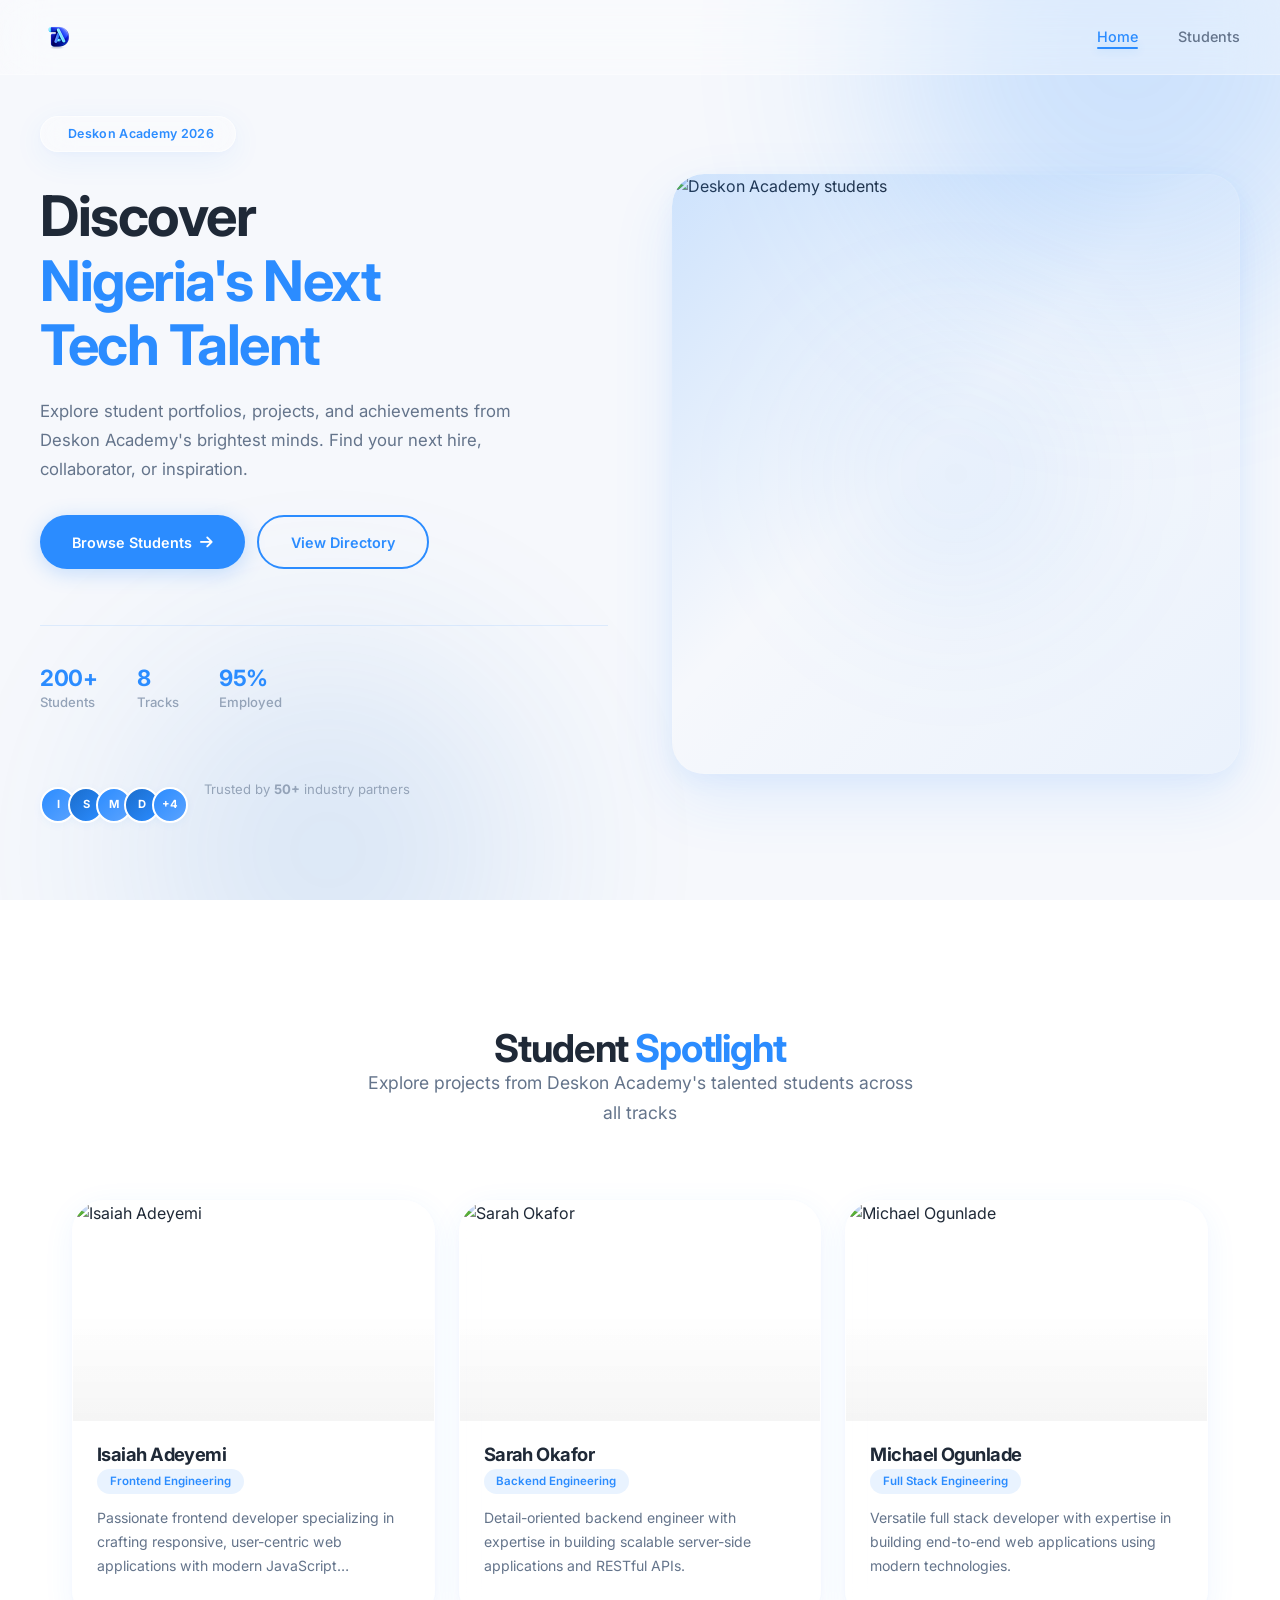
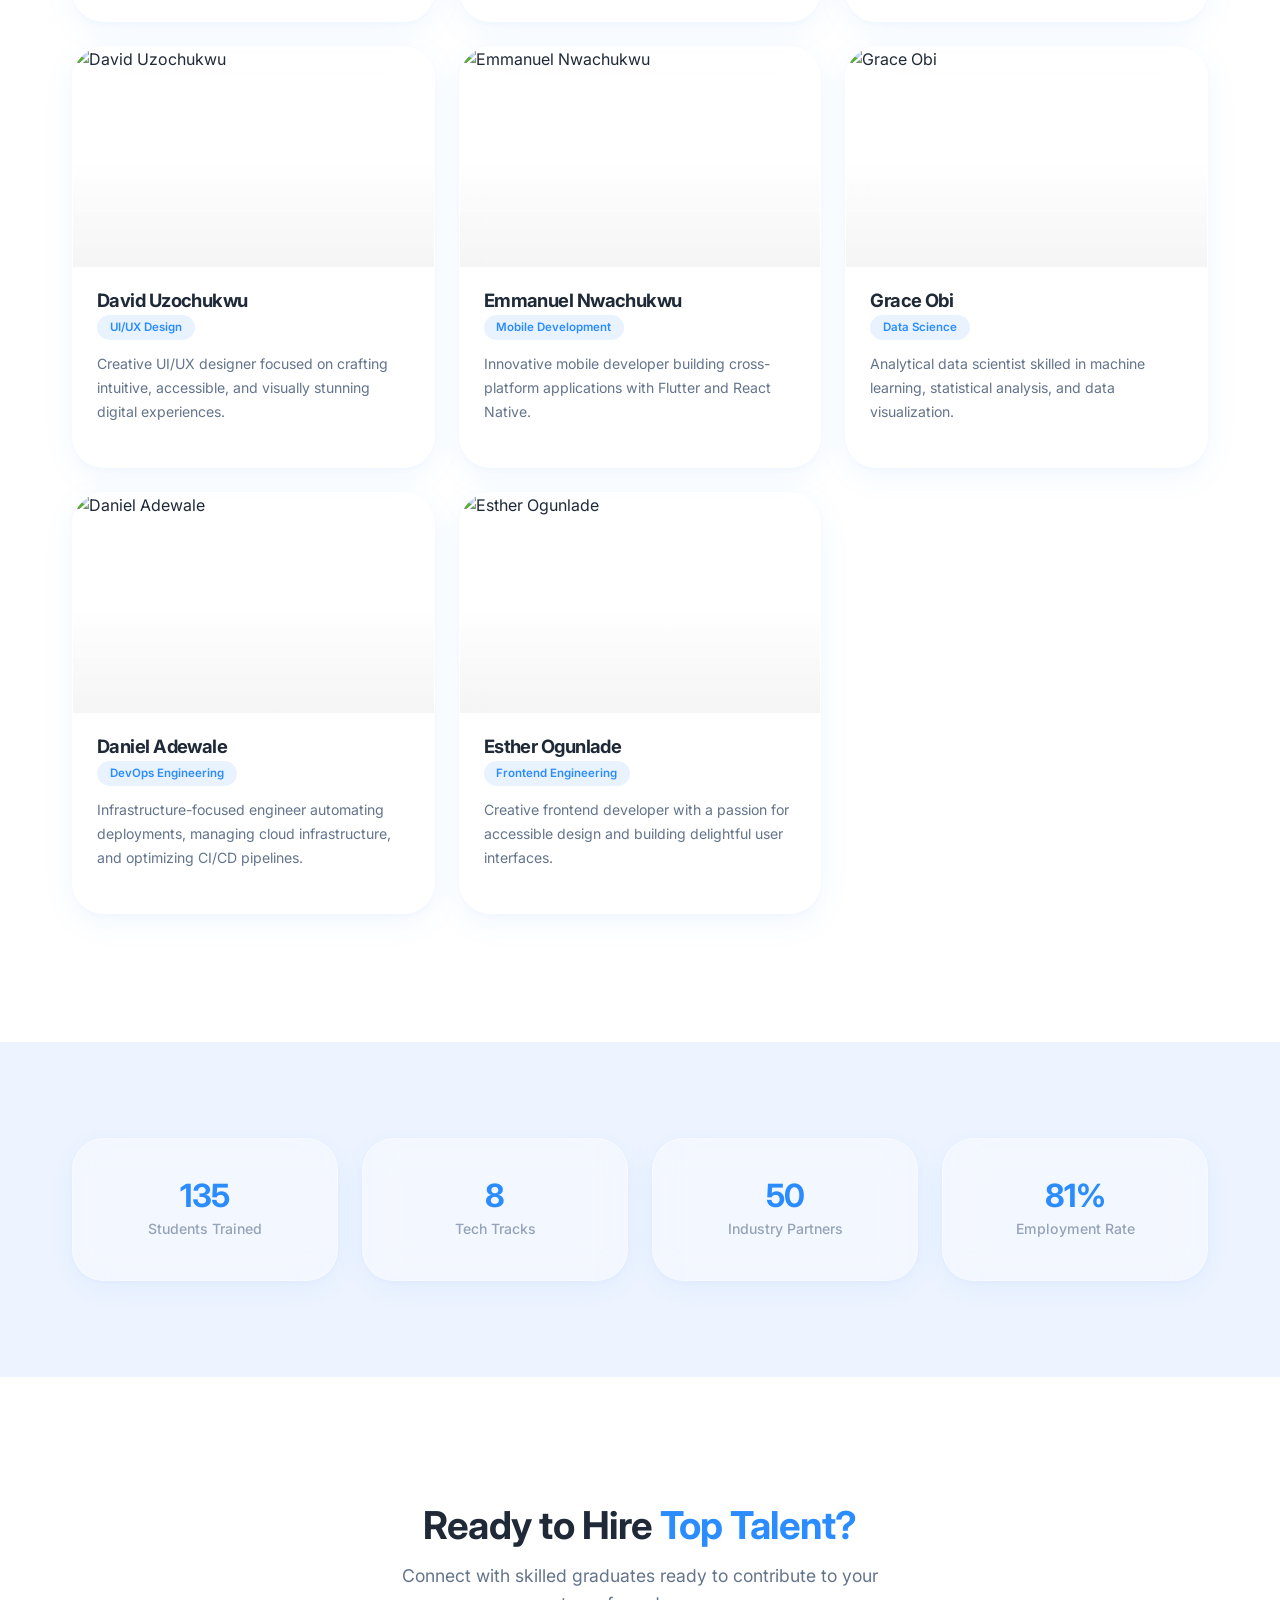
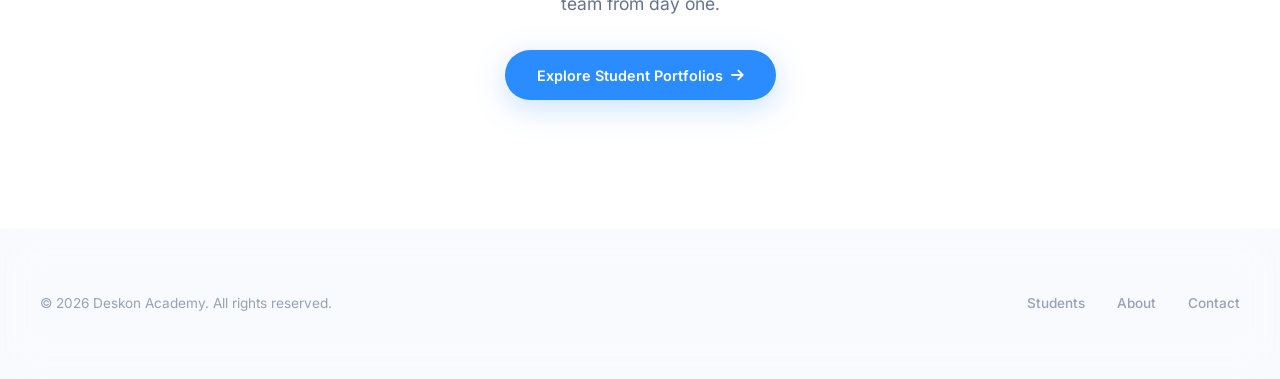
==== commit f282fbdb: "Update student project files" ====
--- a/index.html
+++ b/index.html
@@ -6,9 +6,21 @@
   <title>Deskon Academy — Student Portfolio Platform</title>
   <link rel="stylesheet" href="https://cdnjs.cloudflare.com/ajax/libs/font-awesome/6.5.1/css/all.min.css">
   <link rel="stylesheet" href="style.css">
-  <link rel="icon" href="logo.png" type="image/png">
+  <link rel="icon" href="data:image/svg+xml,<svg xmlns='http://www.w3.org/2000/svg' viewBox='0 0 32 32'><rect width='32' height='32' rx='8' fill='%2338bdf8'/><text x='16' y='23' text-anchor='middle' fill='white' font-size='20' font-weight='bold' font-family='Arial'>D</text></svg>">
+  <link rel="alternate icon" href="logo.png" type="image/png">
 </head>
 <body>
+  <div class="loader" id="loader">
+    <div class="loader-inner">
+      <div class="loader-glow"></div>
+      <div class="loader-ring"></div>
+      <div class="loader-particles">
+        <span></span><span></span><span></span><span></span><span></span>
+        <span></span><span></span><span></span><span></span><span></span>
+      </div>
+      <img src="logo.png" alt="Deskon Academy" class="loader-logo">
+    </div>
+  </div>
   <nav class="nav" id="nav">
     <div class="nav-inner">
       <a href="index.html" class="nav-logo">
@@ -18,18 +30,14 @@
       <ul class="nav-links" id="navLinks">
         <li><a href="index.html" class="active">Home</a></li>
         <li><a href="students.html">Students</a></li>
-        <li><a href="students.html">Directory</a></li>
       </ul>
     </div>
   </nav>
 
   <section class="hero">
     <div class="hero-bg">
-      <div class="hero-bg-img"></div>
       <div class="hero-blob"></div>
       <div class="hero-blob"></div>
-      <div class="hero-blob"></div>
-      <div class="hero-mesh"></div>
     </div>
     <div class="hero-inner">
       <div class="hero-left">
@@ -59,81 +67,34 @@
         </div>
         <div class="hero-trust">
           <div class="hero-trust-avatars">
-            <span style="background:linear-gradient(135deg,#1E40AF,#2563EB)">I</span>
-            <span style="background:linear-gradient(135deg,#2563EB,#3B82F6)">S</span>
-            <span style="background:linear-gradient(135deg,#1D4ED8,#2563EB)">M</span>
-            <span style="background:linear-gradient(135deg,#1E40AF,#1D4ED8)">D</span>
-            <span style="background:linear-gradient(135deg,#2563EB,#3B82F6);margin-right:0">+4</span>
+            <span style="background:linear-gradient(135deg,#2b8cff,#5ba3ff)">I</span>
+            <span style="background:linear-gradient(135deg,#1a6dcc,#2b8cff)">S</span>
+            <span style="background:linear-gradient(135deg,#2b8cff,#5ba3ff)">M</span>
+            <span style="background:linear-gradient(135deg,#1a6dcc,#2b8cff)">D</span>
+            <span style="background:linear-gradient(135deg,#2b8cff,#5ba3ff);margin-right:0">+4</span>
           </div>
           <p>Trusted by <strong>50+</strong> industry partners</p>
         </div>
       </div>
       <div class="hero-right">
         <div class="hero-image-wrap">
-          <div class="hero-img-glass">
-            <span></span><span></span><span></span><span>deskon.academy</span>
-          </div>
-          <div class="hero-image-shine"></div>
           <img src="https://images.unsplash.com/photo-1522202176988-66273c2fd55f?w=800&q=80" alt="Deskon Academy students" loading="lazy">
-        </div>
-        <div class="float-card float-card-student">
-          <div class="fcs-header">
-            <img src="https://images.unsplash.com/photo-1507003211169-0a1dd7228f2d?w=100&h=100&fit=crop&crop=face" alt="" class="fcs-img">
-            <div>
-              <div class="fcs-name">Isaiah Adeyemi</div>
-              <div class="fcs-role">Frontend Developer</div>
-            </div>
-          </div>
-          <div class="fcs-tags">
-            <span>React</span>
-            <span>TypeScript</span>
-            <span>UI/UX</span>
-          </div>
-        </div>
-        <div class="float-card float-card-project">
-          <img src="https://images.unsplash.com/photo-1551288049-bebda4e38f71?w=400&h=200&fit=crop" alt="" class="fcp-img">
-          <div class="fcp-title">E-Commerce Dashboard</div>
-          <div class="fcp-desc">Full-featured admin dashboard</div>
-        </div>
-        <div class="float-card float-card-analytics">
-          <div class="fca-header">
-            <span>Progress</span>
-            <span><i class="fas fa-arrow-up" style="color:#10B981"></i> +12%</span>
-          </div>
-          <div class="fca-number">92%</div>
-          <div class="fca-bar"><div class="fca-bar-fill"></div></div>
-        </div>
-        <div class="float-card float-card-cert">
-          <div class="fcc-icon"><i class="fas fa-certificate" style="color:var(--primary)"></i></div>
-          <div class="fcc-title">Frontend Certified</div>
-          <div class="fcc-date">Issued Mar 2024</div>
-        </div>
-        <div class="float-card-skills">
-          <span>HTML</span>
-          <span>CSS</span>
-          <span>React</span>
-          <span>Node</span>
         </div>
       </div>
     </div>
   </section>
 
   <section class="section" id="featured">
-    <div class="section-bg section-bg-featured"></div>
     <div class="container">
       <div class="section-header fade-in">
-        <h2>Featured Students</h2>
-        <p>Meet some of our top talents across different tracks</p>
+        <h2>Student <span style="color:var(--primary)">Spotlight</span></h2>
+        <p>Explore projects from Deskon Academy's talented students across all tracks</p>
       </div>
-      <div class="students-grid stagger-children" id="featuredGrid"></div>
-      <div style="text-align:center;margin-top:3rem" class="fade-in">
-        <a href="students.html" class="btn btn-primary">View All Students <i class="fas fa-arrow-right"></i></a>
-      </div>
+      <div class="spotlight-grid stagger-children" id="spotlightGrid"></div>
     </div>
   </section>
 
   <section class="stats">
-    <div class="section-bg section-bg-stats"></div>
     <div class="container">
       <div class="stats-grid">
         <div class="stat-item">
@@ -157,7 +118,6 @@
   </section>
 
   <section class="cta-section">
-    <div class="section-bg section-bg-cta"></div>
     <div class="container">
       <h2 class="fade-in">Ready to Hire <span>Top Talent?</span></h2>
       <p class="fade-in">Connect with skilled graduates ready to contribute to your team from day one.</p>
@@ -176,7 +136,7 @@
     </div>
   </footer>
 
-  <script src="students.js"></script>
-  <script src="script.js"></script>
+  <script src="students.js?v=2"></script>
+  <script src="script.js?v=2"></script>
 </body>
 </html>
--- a/style.css
+++ b/style.css
@@ -1,28 +1,28 @@
 @import url('https://fonts.googleapis.com/css2?family=Inter:wght@300;400;500;600;700;800;900&display=swap');
 
 :root {
-  --primary: #1E40AF;
-  --primary-2: #2563EB;
-  --primary-3: #1D4ED8;
-  --primary-dark: #1E3A8A;
-  --accent: #3B82F6;
-  --bg-soft: #F5F9FF;
-  --white: #FFFFFF;
-  --glass: rgba(255,255,255,0.2);
-  --glass-solid: rgba(255,255,255,0.3);
-  --glass-border: rgba(255,255,255,0.28);
-  --glass-border-strong: rgba(255,255,255,0.5);
-  --text: #0F172A;
-  --text-secondary: #475569;
-  --muted: #64748B;
-  --border: rgba(30,64,175,0.12);
-  --shadow-glass: 0 8px 32px rgba(30,64,175,0.08), 0 2px 8px rgba(30,64,175,0.04);
-  --shadow-glass-lg: 0 16px 48px rgba(30,64,175,0.1), 0 4px 12px rgba(30,64,175,0.06);
-  --shadow-glass-xl: 0 24px 64px rgba(30,64,175,0.12), 0 8px 20px rgba(30,64,175,0.08);
-  --shadow-glass-glow: 0 8px 32px rgba(30,64,175,0.2), 0 0 60px rgba(30,64,175,0.1);
-  --shadow-sm: 0 2px 8px rgba(30,64,175,0.06);
-  --shadow-md: 0 4px 16px rgba(30,64,175,0.08);
-  --shadow-lg: 0 8px 32px rgba(30,64,175,0.12);
+  --primary: #2b8cff;
+  --primary-dark: #1a6dcc;
+  --primary-light: #5ba3ff;
+  --bg: #ffffff;
+  --bg-soft: #f6f8fc;
+  --bg-alt: #eef4ff;
+  --white: #ffffff;
+  --glass: rgba(255,255,255,0.3);
+  --glass-solid: rgba(255,255,255,0.5);
+  --glass-border: rgba(255,255,255,0.35);
+  --glass-border-strong: rgba(255,255,255,0.6);
+  --text: #1f2937;
+  --text-secondary: #64748b;
+  --muted: #94a3b8;
+  --border: rgba(43,140,255,0.12);
+  --shadow-glass: 0 8px 32px rgba(43,140,255,0.07), 0 2px 8px rgba(43,140,255,0.03);
+  --shadow-glass-lg: 0 16px 48px rgba(43,140,255,0.08), 0 4px 12px rgba(43,140,255,0.05);
+  --shadow-glass-xl: 0 24px 64px rgba(43,140,255,0.1), 0 8px 20px rgba(43,140,255,0.06);
+  --shadow-glass-glow: 0 8px 32px rgba(43,140,255,0.15), 0 0 60px rgba(43,140,255,0.08);
+  --shadow-sm: 0 2px 8px rgba(43,140,255,0.05);
+  --shadow-md: 0 4px 16px rgba(43,140,255,0.07);
+  --shadow-lg: 0 8px 32px rgba(43,140,255,0.1);
   --radius-sm: 10px;
   --radius-md: 16px;
   --radius-lg: 24px;
@@ -36,13 +36,113 @@
   --transition-fast: all 0.2s var(--ease-out);
 }
 
+/* ===== Loading Screen ===== */
+.loader {
+  position: fixed;
+  inset: 0;
+  z-index: 10000;
+  background: var(--bg);
+  display: flex;
+  align-items: center;
+  justify-content: center;
+  flex-direction: column;
+  transition: opacity 0.7s ease, visibility 0.7s ease;
+}
+.loader-hidden {
+  opacity: 0;
+  visibility: hidden;
+}
+.loader-inner {
+  position: relative;
+  display: flex;
+  align-items: center;
+  justify-content: center;
+  width: 240px;
+  height: 240px;
+}
+.loader-logo {
+  width: 100px;
+  height: auto;
+  position: relative;
+  z-index: 3;
+  animation: logoReveal 1.2s cubic-bezier(0.16, 1, 0.3, 1) forwards;
+}
+@keyframes logoReveal {
+  0% { opacity: 0; transform: scale(0.3); }
+  100% { opacity: 1; transform: scale(1); }
+}
+.loader-glow {
+  position: absolute;
+  width: 180px;
+  height: 180px;
+  border-radius: 50%;
+  background: radial-gradient(circle, rgba(43,140,255,0.25) 0%, transparent 70%);
+  animation: glowPulse 2s ease-in-out infinite;
+  z-index: 1;
+}
+@keyframes glowPulse {
+  0%, 100% { transform: scale(1); opacity: 0.4; }
+  50% { transform: scale(1.4); opacity: 1; }
+}
+.loader-ring {
+  position: absolute;
+  width: 200px;
+  height: 200px;
+  border-radius: 50%;
+  border: 2px solid rgba(43,140,255,0.08);
+  border-top-color: #2b8cff;
+  animation: ringSpin 1s linear infinite;
+  z-index: 2;
+}
+@keyframes ringSpin {
+  to { transform: rotate(360deg); }
+}
+.loader-particles {
+  position: absolute;
+  width: 240px;
+  height: 240px;
+  z-index: 2;
+}
+.loader-particles span {
+  position: absolute;
+  width: 4px;
+  height: 4px;
+  background: #2b8cff;
+  border-radius: 50%;
+  animation: particleFloat 2.5s ease-in-out infinite;
+  opacity: 0;
+}
+.loader-particles span:nth-child(1) { top: 10%; left: 50%; animation-delay: 0s; }
+.loader-particles span:nth-child(2) { top: 50%; right: 10%; animation-delay: 0.25s; }
+.loader-particles span:nth-child(3) { bottom: 10%; left: 50%; animation-delay: 0.5s; }
+.loader-particles span:nth-child(4) { top: 50%; left: 10%; animation-delay: 0.75s; }
+.loader-particles span:nth-child(5) { top: 20%; right: 15%; animation-delay: 1s; }
+.loader-particles span:nth-child(6) { bottom: 20%; right: 15%; animation-delay: 1.25s; }
+.loader-particles span:nth-child(7) { top: 15%; left: 20%; animation-delay: 1.5s; }
+.loader-particles span:nth-child(8) { bottom: 15%; left: 20%; animation-delay: 1.75s; }
+.loader-particles span:nth-child(9) { bottom: 20%; right: 50%; animation-delay: 2s; }
+.loader-particles span:nth-child(10) { top: 20%; right: 50%; animation-delay: 2.25s; }
+@keyframes particleFloat {
+  0% { opacity: 0; transform: scale(0) translate(0, 0); }
+  50% { opacity: 1; transform: scale(1.5) translate(var(--dx, 10px), var(--dy, -10px)); }
+  100% { opacity: 0; transform: scale(0) translate(var(--dx2, -10px), var(--dy2, 10px)); }
+}
+.loader-particles span:nth-child(1) { --dx: 15px; --dy: -15px; --dx2: -10px; --dy2: 10px; }
+.loader-particles span:nth-child(2) { --dx: -15px; --dy: -10px; --dx2: 10px; --dy2: 15px; }
+.loader-particles span:nth-child(3) { --dx: -10px; --dy: 15px; --dx2: 15px; --dy2: -10px; }
+.loader-particles span:nth-child(4) { --dx: 15px; --dy: 10px; --dx2: -15px; --dy2: -10px; }
+.loader-particles span:nth-child(5) { --dx: -12px; --dy: -18px; --dx2: 12px; --dy2: 12px; }
+.loader-particles span:nth-child(6) { --dx: 12px; --dy: 18px; --dx2: -12px; --dy2: -12px; }
+.loader-particles span:nth-child(7) { --dx: -18px; --dy: 12px; --dx2: 18px; --dy2: -12px; }
+.loader-particles span:nth-child(8) { --dx: 18px; --dy: -12px; --dx2: -18px; --dy2: 12px; }
+.loader-particles span:nth-child(9) { --dx: 10px; --dy: 20px; --dx2: -10px; --dy2: -20px; }
+.loader-particles span:nth-child(10) { --dx: -10px; --dy: -20px; --dx2: 10px; --dy2: 20px; }
+
 *, *::before, *::after { margin: 0; padding: 0; box-sizing: border-box; }
 html { scroll-behavior: smooth; font-size: 16px; }
 body {
   font-family: var(--font);
-  background: linear-gradient(135deg, var(--bg-soft), rgba(30,64,175,0.04), rgba(30,64,175,0.08), var(--bg-soft));
-  background-size: 400% 400%;
-  animation: gradientShift 20s ease infinite;
+  background: var(--bg-soft);
   color: var(--text);
   line-height: 1.6;
   -webkit-font-smoothing: antialiased;
@@ -50,14 +150,6 @@
   min-height: 100vh;
 }
 
-@keyframes gradientShift {
-  0% { background-position: 0% 50%; }
-  25% { background-position: 100% 0%; }
-  50% { background-position: 100% 100%; }
-  75% { background-position: 0% 100%; }
-  100% { background-position: 0% 50%; }
-}
-
 a { color: inherit; text-decoration: none; }
 img { max-width: 100%; display: block; }
 ul { list-style: none; }
@@ -77,31 +169,12 @@
 h1, h2, h3, h4 { font-weight: 800; letter-spacing: -0.03em; line-height: 1.05; }
 .section { padding: 8rem 0; position: relative; overflow: hidden; }
 
-.section-bg {
-  position: absolute;
-  inset: 0;
-  z-index: 0;
-  background-size: cover;
-  background-position: center;
-  opacity: 0.03;
-  pointer-events: none;
-}
-.section-bg::after {
-  content: '';
-  position: absolute;
-  inset: 0;
-  background: radial-gradient(ellipse at 50% 50%, rgba(30,64,175,0.06) 0%, transparent 60%);
-}
-.section-bg-featured { background-image: url('https://images.unsplash.com/photo-1522071820081-009f0129c71c?w=1920&q=80'); }
-.section-bg-stats { background-image: url('https://images.unsplash.com/photo-1497366216548-37526070297c?w=1920&q=80'); }
-.section-bg-cta { background-image: url('https://images.unsplash.com/photo-1517245386807-bb43f82c33c4?w=1920&q=80'); }
-
 .section .container, .stats .container, .cta-section .container { position: relative; z-index: 1; }
 .section-header { text-align: center; margin-bottom: 4.5rem; }
 .section-header h2 {
-  background: linear-gradient(135deg, var(--text) 20%, var(--primary-dark) 50%, var(--primary) 80%, var(--accent) 100%);
-  -webkit-background-clip: text;
-  -webkit-text-fill-color: transparent;
+  color: var(--text);
+  font-size: clamp(1.8rem, 3.5vw, 2.4rem);
+  font-weight: 700;
 }
 .section-header p {
   color: var(--text-secondary);
@@ -159,10 +232,10 @@
   left: 0;
   width: 0;
   height: 2px;
-  background: linear-gradient(135deg, var(--primary), var(--accent));
+  background: var(--primary);
   transition: var(--transition);
   border-radius: 1px;
-  box-shadow: 0 0 10px rgba(30,64,175,0.25);
+  box-shadow: 0 0 10px rgba(43,140,255,0.3);
 }
 .nav-links a:hover, .nav-links a.active { color: var(--text); }
 .nav-links a:hover::after, .nav-links a.active::after { width: 100%; }
@@ -177,11 +250,7 @@
   align-items: center;
   position: relative;
   overflow: hidden;
-  background:
-    radial-gradient(ellipse at 15% 20%, rgba(30,64,175,0.12) 0%, transparent 50%),
-    radial-gradient(ellipse at 85% 80%, rgba(30,64,175,0.08) 0%, transparent 50%),
-    radial-gradient(ellipse at 50% 50%, rgba(30,64,175,0.03) 0%, transparent 60%),
-    linear-gradient(160deg, rgba(30,64,175,0.06) 0%, var(--bg-soft) 25%, rgba(30,64,175,0.04) 50%, rgba(30,64,175,0.08) 75%, var(--bg-soft) 100%);
+  background: var(--bg-soft);
   gap: 2rem;
 }
 
@@ -196,62 +265,26 @@
   position: absolute;
   border-radius: 50%;
   filter: blur(100px);
-  opacity: 0.35;
-  animation: blobFloat 25s ease-in-out infinite;
-}
-.hero-bg-img {
-  position: absolute;
-  inset: 0;
-  background: url('https://images.unsplash.com/photo-1517694712202-14dd9538aa97?w=1920&q=80') center/cover;
-  opacity: 0.06;
-  z-index: 0;
-}
-
-.hero-bg-img::after {
-  content: '';
-  position: absolute;
-  inset: 0;
-  background:
-    radial-gradient(ellipse at 30% 30%, rgba(30,64,175,0.08) 0%, transparent 50%),
-    radial-gradient(ellipse at 70% 70%, rgba(30,64,175,0.05) 0%, transparent 50%);
-}
-
+  opacity: 0.2;
+  animation: blobFloat 20s ease-in-out infinite;
+}
 .hero-blob:nth-child(1) {
-  width: 600px; height: 600px;
-  background: linear-gradient(135deg, var(--primary), var(--accent));
+  width: 500px; height: 500px;
+  background: var(--primary);
   top: -200px; right: -100px;
   animation-delay: 0s;
-  opacity: 0.4;
 }
 .hero-blob:nth-child(2) {
-  width: 500px; height: 500px;
-  background: linear-gradient(135deg, var(--primary-dark), var(--primary-3));
-  bottom: -150px; left: 15%;
-  animation-delay: -8s;
-  opacity: 0.25;
-}
-.hero-blob:nth-child(3) {
-  width: 350px; height: 350px;
-  background: linear-gradient(135deg, var(--primary-3), var(--primary));
-  top: 40%; right: 25%;
-  animation-delay: -15s;
-  opacity: 0.18;
-}
-.hero-mesh {
-  position: absolute;
-  inset: 0;
-  background:
-    radial-gradient(circle at 20% 50%, rgba(30,64,175,0.05) 0%, transparent 50%),
-    radial-gradient(circle at 80% 20%, rgba(30,64,175,0.04) 0%, transparent 50%),
-    radial-gradient(circle at 50% 80%, rgba(30,64,175,0.03) 0%, transparent 50%);
-  z-index: 1;
+  width: 400px; height: 400px;
+  background: var(--primary-dark);
+  bottom: -150px; left: 10%;
+  animation-delay: -7s;
+  opacity: 0.12;
 }
 
 @keyframes blobFloat {
   0%, 100% { transform: translate(0, 0) scale(1); }
-  25% { transform: translate(60px, -40px) scale(1.1); }
-  50% { transform: translate(-30px, 50px) scale(0.95); }
-  75% { transform: translate(40px, 20px) scale(1.05); }
+  50% { transform: translate(40px, -40px) scale(1.05); }
 }
 
 /* Hero Split Layout */
@@ -286,24 +319,22 @@
   box-shadow: var(--shadow-glass);
 }
 .hero-left h1 {
-  font-size: clamp(3.5rem, 7vw, 6.5rem);
-  font-weight: 800;
-  line-height: 0.92;
-  letter-spacing: -3.5px;
-  margin-bottom: 1.5rem;
+  font-size: clamp(2.5rem, 4.5vw, 3.5rem);
+  font-weight: 700;
+  line-height: 1.15;
+  letter-spacing: -1.5px;
+  margin-bottom: 1.25rem;
   color: var(--text);
 }
 .hero-left h1 .gradient-text {
-  background: linear-gradient(135deg, var(--text) 15%, var(--primary) 40%, var(--primary-2) 65%, var(--accent) 100%);
-  -webkit-background-clip: text;
-  -webkit-text-fill-color: transparent;
+  color: var(--primary);
 }
 .hero-left p {
-  font-size: 1.15rem;
+  font-size: 1.05rem;
   color: var(--text-secondary);
-  max-width: 460px;
-  line-height: 1.8;
-  margin-bottom: 2.5rem;
+  max-width: 480px;
+  line-height: 1.7;
+  margin-bottom: 2rem;
 }
 .hero-buttons { display: flex; gap: 0.75rem; flex-wrap: wrap; }
 .hero-stats {
@@ -314,12 +345,10 @@
   border-top: 1px solid var(--border);
 }
 .hero-stat h4 {
-  font-size: 1.6rem;
-  font-weight: 800;
-  letter-spacing: -1px;
-  background: linear-gradient(90deg, var(--primary-dark), var(--primary), var(--primary-2), var(--accent));
-  -webkit-background-clip: text;
-  -webkit-text-fill-color: transparent;
+  font-size: 1.4rem;
+  font-weight: 700;
+  letter-spacing: -0.5px;
+  color: var(--primary);
   margin-bottom: 0.1rem;
 }
 .hero-stat p { font-size: 0.82rem; color: var(--muted); font-weight: 500; }
@@ -359,16 +388,16 @@
 .hero-right::before {
   content: '';
   position: absolute;
-  width: 600px;
-  height: 600px;
+  width: 400px;
+  height: 400px;
   border-radius: 50%;
-  background: radial-gradient(circle, rgba(30,64,175,0.18) 0%, transparent 70%);
+  background: radial-gradient(circle, rgba(43,140,255,0.1) 0%, transparent 70%);
   top: 50%;
   left: 50%;
   transform: translate(-50%, -50%);
   z-index: 0;
   pointer-events: none;
-  filter: blur(80px);
+  filter: blur(60px);
 }
 
 .hero-image-wrap {
@@ -393,231 +422,10 @@
   content: '';
   position: absolute;
   inset: 0;
-  background: linear-gradient(135deg, rgba(30,64,175,0.4) 0%, transparent 40%, rgba(30,64,175,0.15) 100%);
+  background: linear-gradient(135deg, rgba(43,140,255,0.2) 0%, transparent 45%, rgba(43,140,255,0.06) 100%);
   border-radius: var(--radius-xl);
   z-index: 1;
 }
-
-.hero-image-wrap .hero-img-glass {
-  position: absolute;
-  top: 0;
-  left: 0;
-  right: 0;
-  height: 34px;
-  background: rgba(255,255,255,0.12);
-  backdrop-filter: blur(16px);
-  -webkit-backdrop-filter: blur(16px);
-  display: flex;
-  align-items: center;
-  padding: 0 14px;
-  gap: 7px;
-  z-index: 3;
-  border-radius: var(--radius-xl) var(--radius-xl) 0 0;
-  border-bottom: 1px solid rgba(255,255,255,0.08);
-}
-.hero-image-wrap .hero-img-glass span {
-  width: 9px;
-  height: 9px;
-  border-radius: 50%;
-  background: rgba(255,255,255,0.2);
-}
-.hero-image-wrap .hero-img-glass span:nth-child(1) { background: #EF4444; }
-.hero-image-wrap .hero-img-glass span:nth-child(2) { background: #F59E0B; }
-.hero-image-wrap .hero-img-glass span:nth-child(3) { background: #10B981; }
-.hero-image-wrap .hero-img-glass span:nth-child(4) {
-  width: auto;
-  height: auto;
-  background: none;
-  border-radius: 0;
-  margin-left: auto;
-  font-size: 0.6rem;
-  color: rgba(255,255,255,0.25);
-  font-weight: 500;
-  letter-spacing: 0.3px;
-}
-
-.hero-image-shine {
-  position: absolute;
-  top: 0;
-  left: -100%;
-  width: 60%;
-  height: 100%;
-  background: linear-gradient(90deg, transparent, rgba(255,255,255,0.06), transparent);
-  transform: skewX(-20deg);
-  z-index: 2;
-  animation: heroShine 10s ease-in-out infinite;
-  pointer-events: none;
-}
-
-@keyframes heroShine {
-  0%, 100% { left: -100%; }
-  50% { left: 200%; }
-}
-
-/* Floating Cards Base */
-.float-card {
-  position: absolute;
-  z-index: 2;
-  background: rgba(255,255,255,0.18);
-  backdrop-filter: blur(24px);
-  -webkit-backdrop-filter: blur(24px);
-  border: 1px solid var(--glass-border-strong);
-  border-radius: var(--radius-lg);
-  box-shadow:
-    var(--shadow-glass),
-    0 0 40px rgba(30,64,175,0.04);
-  transition: all 0.6s var(--ease-glass);
-  animation: cardFloat 6s ease-in-out infinite;
-}
-.float-card:hover {
-  transform: translateY(-10px) scale(1.03);
-  box-shadow:
-    var(--shadow-glass-glow),
-    0 0 60px rgba(30,64,175,0.08);
-  border-color: rgba(255,255,255,0.6);
-  background: rgba(255,255,255,0.25);
-}
-
-@keyframes cardFloat {
-  0%, 100% { transform: translateY(0); }
-  50% { transform: translateY(-14px); }
-}
-
-.float-card::before {
-  content: '';
-  position: absolute;
-  top: 0;
-  left: 0;
-  right: 0;
-  height: 1px;
-  background: linear-gradient(90deg, transparent, rgba(255,255,255,0.6), transparent);
-  border-radius: var(--radius-lg) var(--radius-lg) 0 0;
-}
-
-/* Main Student Card */
-.float-card-student {
-  width: 280px;
-  padding: 1.5rem;
-  top: 40px;
-  left: 20px;
-  z-index: 5;
-  animation-delay: 0s;
-}
-.float-card-student .fcs-header {
-  display: flex;
-  align-items: center;
-  gap: 1rem;
-  margin-bottom: 1rem;
-}
-.float-card-student .fcs-img {
-  width: 48px; height: 48px;
-  border-radius: 50%;
-  object-fit: cover;
-  border: 2px solid rgba(30,64,175,0.15);
-}
-.float-card-student .fcs-name { font-size: 0.95rem; font-weight: 700; }
-.float-card-student .fcs-role { font-size: 0.75rem; color: var(--muted); }
-.float-card-student .fcs-tags { display: flex; gap: 0.35rem; flex-wrap: wrap; }
-.float-card-student .fcs-tags span {
-  padding: 0.2rem 0.6rem;
-  background: rgba(30,64,175,0.1);
-  border-radius: 4px;
-  font-size: 0.68rem;
-  color: var(--primary);
-  font-weight: 600;
-}
-
-/* Project Preview Card */
-.float-card-project {
-  width: 220px;
-  padding: 1.2rem;
-  top: 180px;
-  right: -10px;
-  z-index: 4;
-  animation-delay: -1.5s;
-}
-.float-card-project .fcp-img {
-  width: 100%;
-  height: 90px;
-  border-radius: var(--radius-sm);
-  object-fit: cover;
-  margin-bottom: 0.75rem;
-  box-shadow: 0 2px 8px rgba(30,64,175,0.06);
-}
-.float-card-project .fcp-title { font-size: 0.85rem; font-weight: 700; margin-bottom: 0.2rem; }
-.float-card-project .fcp-desc { font-size: 0.72rem; color: var(--muted); }
-
-/* Analytics Card */
-.float-card-analytics {
-  width: 200px;
-  padding: 1.2rem;
-  bottom: 60px;
-  left: -10px;
-  z-index: 3;
-  animation-delay: -3s;
-}
-.float-card-analytics .fca-header { display: flex; justify-content: space-between; align-items: center; margin-bottom: 1rem; }
-.float-card-analytics .fca-header span { font-size: 0.75rem; color: var(--muted); font-weight: 600; }
-.float-card-analytics .fca-number { font-size: 1.8rem; font-weight: 800; letter-spacing: -1.5px; background: linear-gradient(135deg, var(--primary), var(--accent)); -webkit-background-clip: text; -webkit-text-fill-color: transparent; }
-.float-card-analytics .fca-bar { height: 4px; background: rgba(30,64,175,0.1); border-radius: 2px; margin-top: 0.5rem; overflow: hidden; }
-.float-card-analytics .fca-bar-fill { height: 100%; width: 78%; background: linear-gradient(135deg, var(--primary), var(--accent)); border-radius: 2px; }
-
-/* Certificate Card */
-.float-card-cert {
-  width: 180px;
-  padding: 1rem;
-  bottom: 140px;
-  right: 20px;
-  z-index: 4;
-  animation-delay: -4.5s;
-  text-align: center;
-}
-.float-card-cert .fcc-icon {
-  width: 40px; height: 40px;
-  border-radius: 50%;
-  background: linear-gradient(135deg, rgba(30,64,175,0.04), rgba(30,64,175,0.08));
-  display: flex;
-  align-items: center;
-  justify-content: center;
-  margin: 0 auto 0.5rem;
-  font-size: 1.1rem;
-}
-.float-card-cert .fcc-title { font-size: 0.8rem; font-weight: 700; margin-bottom: 0.15rem; }
-.float-card-cert .fcc-date { font-size: 0.7rem; color: var(--muted); }
-
-/* Skill Badge Row */
-.float-card-skills {
-  display: flex;
-  gap: 0.4rem;
-  position: absolute;
-  bottom: 200px;
-  right: 30px;
-  z-index: 6;
-  animation-delay: -2s;
-}
-.float-card-skills span {
-  padding: 0.35rem 0.9rem;
-  background: rgba(255,255,255,0.25);
-  backdrop-filter: blur(16px);
-  -webkit-backdrop-filter: blur(16px);
-  border: 1px solid var(--glass-border-strong);
-  border-radius: 50px;
-  font-size: 0.72rem;
-  font-weight: 600;
-  color: var(--text);
-  animation: cardFloat 5s ease-in-out infinite;
-  animation-delay: calc(var(--i, 0) * -1s);
-  box-shadow: var(--shadow-glass);
-}
-.float-card-skills span:hover {
-  background: rgba(255,255,255,0.35);
-  border-color: var(--glass-border-strong);
-  transform: translateY(-2px);
-}
-.float-card-skills span:nth-child(1) { --i: 0; }
-.float-card-skills span:nth-child(2) { --i: 1; }
-.float-card-skills span:nth-child(3) { --i: 2; }
-.float-card-skills span:nth-child(4) { --i: 3; }
 
 /* ===== Buttons ===== */
 .btn {
@@ -637,27 +445,27 @@
   position: relative;
 }
 .btn-primary {
-  background: linear-gradient(90deg, var(--primary-dark), var(--primary), var(--primary-light));
-  color: #fff;
-  box-shadow: var(--shadow-glass-glow);
-  backdrop-filter: blur(8px);
+  background: var(--primary);
+  color: #ffffff;
+  box-shadow: 0 4px 20px rgba(43,140,255,0.25);
 }
 .btn-primary:hover {
-  transform: translateY(-3px);
-  box-shadow: 0 12px 40px rgba(30,64,175,0.3), 0 0 60px rgba(30,64,175,0.15);
+  background: var(--primary-dark);
+  color: #ffffff;
+  transform: translateY(-2px);
+  box-shadow: 0 8px 30px rgba(43,140,255,0.3);
 }
 .btn-outline {
-  background: var(--glass);
-  color: var(--text);
-  border: 1px solid var(--glass-border-strong);
-  backdrop-filter: blur(12px);
+  background: transparent;
+  color: var(--primary);
+  border: 2px solid var(--primary);
 }
 .btn-outline:hover {
-  border-color: var(--primary);
-  color: var(--primary);
-  background: rgba(255,255,255,0.3);
-  transform: translateY(-3px);
-  box-shadow: var(--shadow-glass);
+  background: var(--primary-dark);
+  color: #ffffff;
+  border-color: var(--primary-dark);
+  transform: translateY(-2px);
+  box-shadow: 0 8px 30px rgba(43,140,255,0.25);
 }
 .btn-sm { padding: 0.5rem 1.2rem; font-size: 0.8rem; }
 .btn-block { width: 100%; justify-content: center; }
@@ -704,15 +512,15 @@
   border-radius: 50%;
   object-fit: cover;
   margin: 0 auto 1rem;
-  border: 3px solid rgba(30,64,175,0.1);
-  transition: var(--transition);
-}
-.student-card:hover .student-card-img { border-color: rgba(30,64,175,0.2); transform: scale(1.05); }
+  border: 3px solid rgba(43,140,255,0.1);
+  transition: var(--transition);
+}
+.student-card:hover .student-card-img { border-color: rgba(43,140,255,0.2); transform: scale(1.05); }
 .student-card h3 { font-size: 1.15rem; font-weight: 700; margin-bottom: 0.2rem; }
 .student-card .track-badge {
   display: inline-block;
   padding: 0.2rem 0.8rem;
-  background: rgba(30,64,175,0.1);
+  background: rgba(43,140,255,0.1);
   border-radius: 50px;
   font-size: 0.72rem;
   color: var(--primary);
@@ -733,7 +541,7 @@
 .student-card .skills-preview { display: flex; gap: 0.35rem; justify-content: center; flex-wrap: wrap; margin-bottom: 1.2rem; }
 .student-card .skills-preview span {
   padding: 0.2rem 0.65rem;
-  background: rgba(30,64,175,0.04);
+  background: rgba(43,140,255,0.04);
   border-radius: 4px;
   font-size: 0.68rem;
   color: var(--text-secondary);
@@ -741,29 +549,129 @@
   font-weight: 500;
   transition: var(--transition);
 }
+
+/* View Portfolio CTA (inside student card link) */
+.student-card .view-cta {
+  display: inline-flex;
+  align-items: center;
+  justify-content: center;
+  gap: 0.5rem;
+  padding: 0.5rem 1.1rem;
+  border-radius: 999px;
+  background: var(--primary);
+  color: #ffffff;
+  font-weight: 700;
+  font-size: 0.78rem;
+  margin-top: 1rem;
+  box-shadow: 0 4px 20px rgba(43,140,255,0.25);
+  transition: all 0.3s var(--ease-spring);
+}
+
+.student-card .view-cta i {
+  font-size: 0.7rem;
+}
+
+.student-card:hover .view-cta {
+  background: var(--primary-dark);
+  transform: translateY(-2px);
+  box-shadow: 0 8px 30px rgba(43,140,255,0.3);
+}
+
+.student-card .view-cta:focus {
+  outline: none;
+}
 .student-card:hover .skills-preview span {
-  background: rgba(30,64,175,0.1);
-  border-color: rgba(30,64,175,0.1);
+  background: rgba(43,140,255,0.1);
+  border-color: rgba(43,140,255,0.1);
   color: var(--primary);
+}
+
+/* ===== Spotlight Cards ===== */
+.spotlight-grid {
+  display: grid;
+  grid-template-columns: repeat(auto-fill, minmax(320px, 1fr));
+  gap: 1.5rem;
+}
+.spotlight-card {
+  background: var(--glass);
+  backdrop-filter: blur(16px);
+  -webkit-backdrop-filter: blur(16px);
+  border: 1px solid var(--glass-border);
+  border-radius: var(--radius-xl);
+  overflow: hidden;
+  box-shadow: var(--shadow-glass);
+  transition: all 0.5s var(--ease-glass);
+  display: flex;
+  flex-direction: column;
+}
+.spotlight-card:hover {
+  transform: translateY(-8px);
+  border-color: var(--glass-border-strong);
+  box-shadow: var(--shadow-glass-glow);
+  background: var(--glass-solid);
+}
+.spotlight-card-img-wrap {
+  position: relative;
+  overflow: hidden;
+  height: 220px;
+}
+.spotlight-card-img {
+  width: 100%;
+  height: 100%;
+  object-fit: cover;
+  transition: transform 0.6s var(--ease-out);
+}
+.spotlight-card:hover .spotlight-card-img {
+  transform: scale(1.06);
+}
+.spotlight-card-img-wrap::after {
+  content: '';
+  position: absolute;
+  inset: 0;
+  background: linear-gradient(180deg, transparent 50%, rgba(0,0,0,0.04) 100%);
+  pointer-events: none;
+}
+.spotlight-card-body {
+  padding: 1.5rem;
+  flex: 1;
+  display: flex;
+  flex-direction: column;
+}
+.spotlight-card-body h3 {
+  font-size: 1.15rem;
+  font-weight: 700;
+  margin-bottom: 0.3rem;
+}
+.spotlight-card-body .spotlight-track {
+  display: inline-block;
+  padding: 0.2rem 0.8rem;
+  background: rgba(43,140,255,0.1);
+  border-radius: 50px;
+  font-size: 0.72rem;
+  color: var(--primary);
+  font-weight: 600;
+  margin-bottom: 0.75rem;
+  align-self: flex-start;
+}
+.spotlight-card-body p {
+  color: var(--text-secondary);
+  font-size: 0.88rem;
+  line-height: 1.7;
+  margin-bottom: 1.2rem;
+  flex: 1;
+  display: -webkit-box;
+  -webkit-line-clamp: 3;
+  -webkit-box-orient: vertical;
+  overflow: hidden;
 }
 
 /* ===== Page Header ===== */
 .page-header {
   padding: 9rem 0 5rem;
-  background:
-    radial-gradient(ellipse at 30% 20%, rgba(30,64,175,0.1) 0%, transparent 50%),
-    radial-gradient(ellipse at 70% 80%, rgba(30,64,175,0.06) 0%, transparent 50%),
-    linear-gradient(160deg, rgba(30,64,175,0.06) 0%, rgba(30,64,175,0.1) 40%, var(--bg-soft) 70%, var(--white) 100%);
+  background: var(--bg-soft);
   position: relative;
   text-align: center;
   overflow: hidden;
-}
-.page-header-bg {
-  position: absolute;
-  inset: 0;
-  background: url('https://images.unsplash.com/photo-1522071820081-009f0129c71c?w=1920&q=80') center/cover;
-  opacity: 0.03;
-  z-index: 0;
 }
 .page-header .container { position: relative; z-index: 1; }
 .page-header h1 {
@@ -777,7 +685,7 @@
 /* ===== Search & Filter ===== */
 .search-filter {
   padding: 1.5rem 0;
-  background: var(--white);
+  background: var(--bg);
   border-bottom: 1px solid var(--border);
   position: sticky;
   top: 73px;
@@ -805,9 +713,8 @@
 .filter-tab {
   padding: 0.5rem 1.2rem;
   border-radius: 50px;
-  border: 1px solid var(--glass-border);
-  background: var(--glass);
-  backdrop-filter: blur(12px);
+  border: 1px solid var(--border);
+  background: transparent;
   color: var(--text-secondary);
   font-size: 0.78rem;
   font-weight: 500;
@@ -816,16 +723,13 @@
   font-family: var(--font);
   white-space: nowrap;
 }
-.filter-tab:hover { border-color: var(--glass-border-strong); color: var(--primary); background: rgba(255,255,255,0.25); box-shadow: var(--shadow-glass); }
-.filter-tab.active { background: linear-gradient(90deg, var(--primary-dark), var(--primary)); color: #fff; border-color: transparent; box-shadow: var(--shadow-glass-glow); }
+.filter-tab:hover { border-color: var(--primary); color: var(--primary); background: rgba(43,140,255,0.06); }
+.filter-tab.active { background: var(--primary); color: #ffffff; border-color: transparent; box-shadow: 0 4px 15px rgba(43,140,255,0.25); }
 
 /* ===== Profile Hero ===== */
 .profile-hero {
   padding: 8rem 0 0;
-  background:
-    radial-gradient(ellipse at 20% 20%, rgba(30,64,175,0.1) 0%, transparent 50%),
-    radial-gradient(ellipse at 80% 50%, rgba(30,64,175,0.06) 0%, transparent 50%),
-    linear-gradient(160deg, rgba(30,64,175,0.06) 0%, rgba(30,64,175,0.1) 40%, var(--bg-soft) 70%, var(--white) 100%);
+  background: var(--bg-soft);
   position: relative;
   overflow: hidden;
 }
@@ -842,7 +746,7 @@
   position: absolute;
   width: 500px; height: 500px;
   border-radius: 50%;
-  background: linear-gradient(135deg, var(--primary), var(--accent));
+  background: var(--primary);
   filter: blur(120px);
   opacity: 0.08;
   top: -200px; right: -100px;
@@ -882,14 +786,14 @@
 .availability-badge {
   display: inline-flex; align-items: center; gap: 0.4rem;
   padding: 0.3rem 0.9rem;
-  background: rgba(16,185,129,0.08);
-  border: 1px solid rgba(16,185,129,0.2);
+  background: rgba(43,140,255,0.08);
+  border: 1px solid rgba(43,140,255,0.2);
   border-radius: 50px;
   font-size: 0.78rem;
-  color: #059669;
+  color: var(--primary-dark);
   font-weight: 600;
 }
-.availability-badge::before { content: ''; width: 6px; height: 6px; border-radius: 50%; background: #10B981; animation: pulse 2s infinite; }
+.availability-badge::before { content: ''; width: 6px; height: 6px; border-radius: 50%; background: #2b8cff; animation: pulse 2s infinite; }
 @keyframes pulse { 0%, 100% { opacity: 1; } 50% { opacity: 0.3; } }
 .profile-hero-actions { display: flex; gap: 0.75rem; margin-top: 1.2rem; flex-wrap: wrap; }
 .profile-hero-social { display: flex; gap: 0.5rem; margin-top: 1rem; }
@@ -905,7 +809,7 @@
   font-size: 0.9rem;
   box-shadow: var(--shadow-glass);
 }
-.social-link:hover { background: linear-gradient(135deg, var(--primary), var(--accent)); border-color: transparent; color: #fff; transform: translateY(-4px); box-shadow: var(--shadow-glass-glow); }
+.social-link:hover { background: var(--primary); border-color: transparent; color: #fff; transform: translateY(-4px); box-shadow: 0 4px 20px rgba(43,140,255,0.25); }
 
 /* ===== Profile Body ===== */
 .profile-body { padding: 0 0 4rem; }
@@ -966,8 +870,8 @@
 .skill-header { display: flex; justify-content: space-between; align-items: center; margin-bottom: 0.5rem; }
 .skill-header span { font-size: 0.88rem; font-weight: 600; }
 .skill-header .skill-percent { color: var(--primary); font-weight: 700; font-size: 0.82rem; }
-.progress-bar { width: 100%; height: 6px; background: rgba(30,64,175,0.1); border-radius: 3px; overflow: hidden; }
-.progress-fill { height: 100%; background: linear-gradient(90deg, var(--primary-dark), var(--primary), var(--primary-2), var(--accent)); border-radius: 3px; transition: width 1.2s var(--ease-out); width: 0; }
+.progress-bar { width: 100%; height: 6px; background: rgba(43,140,255,0.1); border-radius: 3px; overflow: hidden; }
+.progress-fill { height: 100%; background: var(--primary); border-radius: 3px; transition: width 1.2s var(--ease-out); width: 0; }
 
 /* ===== Projects ===== */
 .projects-grid { display: grid; grid-template-columns: repeat(auto-fill, minmax(350px, 1fr)); gap: 1.5rem; }
@@ -984,17 +888,34 @@
 .project-card:hover { transform: translateY(-8px); border-color: var(--glass-border-strong); box-shadow: var(--shadow-glass-glow); background: var(--glass-solid); }
 .project-card-img { width: 100%; height: 200px; object-fit: cover; display: block; }
 .project-card-img-wrap { position: relative; overflow: hidden; }
-.project-card-body { padding: 1.3rem; }
+.project-card-body { padding: 1.3rem; display: flex; flex-direction: column; height: 100%; }
 .project-card-body h3 { font-size: 1.1rem; font-weight: 700; margin-bottom: 0.4rem; }
 .project-card-body p { color: var(--text-secondary); font-size: 0.85rem; line-height: 1.7; margin-bottom: 1rem; }
 .project-tech { display: flex; gap: 0.35rem; flex-wrap: wrap; margin-bottom: 1rem; }
-.project-tech span { padding: 0.2rem 0.65rem; background: rgba(30,64,175,0.1); border-radius: 4px; font-size: 0.7rem; color: var(--primary); border: 1px solid rgba(30,64,175,0.08); font-weight: 500; }
-.project-links { display: flex; gap: 0.6rem; }
-.project-links a { padding: 0.45rem 0.9rem; border-radius: var(--radius-sm); font-size: 0.78rem; font-weight: 600; transition: var(--transition); display: inline-flex; align-items: center; gap: 0.35rem; }
-.project-links .live-link { background: linear-gradient(90deg, var(--primary-dark), var(--primary)); color: #fff; }
-.project-links .live-link:hover { transform: translateY(-1px); box-shadow: 0 4px 15px rgba(30,64,175,0.3); }
-.project-links .github-link { background: rgba(30,64,175,0.04); color: var(--text-secondary); border: 1px solid var(--glass-border); }
-.project-links .github-link:hover { background: var(--text); color: #fff; border-color: var(--text); }
+.project-tech span { padding: 0.2rem 0.65rem; background: rgba(43,140,255,0.1); border-radius: 4px; font-size: 0.7rem; color: var(--primary); border: 1px solid rgba(43,140,255,0.08); font-weight: 500; }
+.project-links { display: flex; flex-direction: column; gap: 0.6rem; margin-top: auto; }
+.project-links .btn-primary { 
+  width: 100%; 
+  justify-content: center; 
+  padding: 0.85rem 2rem;
+  font-size: 0.9rem;
+  margin-top: 0.5rem;
+}
+.project-links .github-link { 
+  background: transparent; 
+  color: var(--primary); 
+  border: 1px solid var(--primary); 
+  padding: 0.45rem 0.9rem; 
+  border-radius: var(--radius-sm); 
+  font-size: 0.78rem; 
+  font-weight: 600; 
+  transition: var(--transition); 
+  display: inline-flex; 
+  align-items: center; 
+  gap: 0.35rem; 
+  justify-content: center;
+}
+.project-links .github-link:hover { background: var(--primary); color: #ffffff; }
 
 /* ===== Certificates ===== */
 .certs-grid { display: grid; grid-template-columns: repeat(auto-fill, minmax(260px, 1fr)); gap: 1.2rem; }
@@ -1016,10 +937,10 @@
 
 /* ===== Timeline ===== */
 .timeline { position: relative; padding-left: 2.5rem; }
-.timeline::before { content: ''; position: absolute; left: 8px; top: 0; bottom: 0; width: 2px; background: linear-gradient(to bottom, var(--primary), rgba(30,64,175,0.05)); }
+.timeline::before { content: ''; position: absolute; left: 8px; top: 0; bottom: 0; width: 2px; background: var(--primary); }
 .timeline-item { position: relative; padding-bottom: 2rem; }
 .timeline-item:last-child { padding-bottom: 0; }
-.timeline-item::before { content: ''; position: absolute; left: -2.5rem; top: 4px; width: 18px; height: 18px; border-radius: 50%; background: var(--white); border: 3px solid var(--primary); box-shadow: 0 0 0 4px rgba(30,64,175,0.1); }
+.timeline-item::before { content: ''; position: absolute; left: -2.5rem; top: 4px; width: 18px; height: 18px; border-radius: 50%; background: var(--white); border: 3px solid var(--primary); box-shadow: 0 0 0 4px rgba(43,140,255,0.1); }
 .timeline-item .tl-year { font-size: 0.78rem; color: var(--primary); font-weight: 700; margin-bottom: 0.2rem; letter-spacing: 0.3px; text-transform: uppercase; }
 .timeline-item h4 { font-size: 1rem; font-weight: 700; margin-bottom: 0.25rem; }
 .timeline-item p { color: var(--text-secondary); font-size: 0.85rem; line-height: 1.6; }
@@ -1058,7 +979,7 @@
   box-shadow: var(--shadow-glass);
 }
 .contact-link-item .contact-icon { width: 36px; height: 36px; border-radius: 50%; background: var(--glass); backdrop-filter: blur(8px); display: flex; align-items: center; justify-content: center; color: var(--primary); font-size: 0.9rem; flex-shrink: 0; border: 1px solid var(--glass-border); transition: var(--transition); }
-.contact-link-item:hover .contact-icon { background: linear-gradient(135deg, var(--primary), var(--accent)); color: #fff; border-color: transparent; box-shadow: var(--shadow-glass-glow); }
+.contact-link-item:hover .contact-icon { background: var(--primary); color: #fff; border-color: transparent; box-shadow: 0 4px 20px rgba(43,140,255,0.25); }
 .contact-link-item .contact-label { font-size: 0.78rem; font-weight: 600; color: var(--text); }
 .contact-link-item .contact-value { font-size: 0.82rem; color: var(--muted); margin-left: auto; }
 
@@ -1079,64 +1000,40 @@
 
 /* ===== Alternating bg ===== */
 .bg-alt {
-  background:
-    radial-gradient(ellipse at 30% 20%, rgba(30,64,175,0.08) 0%, transparent 50%),
-    radial-gradient(ellipse at 70% 80%, rgba(30,64,175,0.05) 0%, transparent 50%),
-    linear-gradient(160deg, rgba(30,64,175,0.06) 0%, rgba(30,64,175,0.1) 50%, var(--bg-soft) 100%);
-  position: relative;
-}
-.bg-alt::before {
-  content: '';
-  position: absolute;
-  inset: 0;
-  background: url('https://images.unsplash.com/photo-1497366216548-37526070297c?w=1920&q=80') center/cover;
-  opacity: 0.02;
-  pointer-events: none;
-}
-
-/* ===== Featured ===== */
+  background: var(--bg-alt);
+  position: relative;
+}
+
+/* ===== Featured / Spotlight ===== */
 #featured {
-  background:
-    radial-gradient(ellipse at 50% 0%, rgba(30,64,175,0.04) 0%, transparent 60%);
+  background: var(--bg);
 }
 
 /* ===== CTA ===== */
 .cta-section {
   padding: 8rem 0;
   text-align: center;
-  background:
-    radial-gradient(ellipse at 50% 30%, rgba(30,64,175,0.1) 0%, transparent 50%),
-    radial-gradient(ellipse at 50% 70%, rgba(30,64,175,0.06) 0%, transparent 50%),
-    linear-gradient(160deg, rgba(30,64,175,0.06) 0%, rgba(30,64,175,0.1) 30%, var(--bg-soft) 70%, var(--white) 100%);
+  background: var(--bg);
   position: relative;
   overflow: hidden;
 }
-.cta-section .btn-primary { box-shadow: 0 8px 40px rgba(30,64,175,0.25), 0 0 80px rgba(30,64,175,0.12); }
+.cta-section .btn-primary { box-shadow: 0 8px 30px rgba(43,140,255,0.25); }
 .cta-section .container { position: relative; z-index: 1; }
 .cta-section h2 {
-  font-size: clamp(2.2rem, 5vw, 3.5rem);
-  font-weight: 800;
-  letter-spacing: -2px;
+  font-size: clamp(1.8rem, 3.5vw, 2.4rem);
+  font-weight: 700;
+  letter-spacing: -0.5px;
   margin-bottom: 1rem;
-}
-.cta-section h2 span { background: linear-gradient(135deg, var(--primary), var(--primary-2), var(--accent)); -webkit-background-clip: text; -webkit-text-fill-color: transparent; }
+  color: var(--text);
+}
+.cta-section h2 span { color: var(--primary); font-weight: 700; }
 .cta-section p { color: var(--text-secondary); max-width: 500px; margin: 0 auto 2rem; font-size: 1.1rem; }
 
 /* ===== Stats ===== */
 .stats {
   padding: 6rem 0;
-  background:
-    radial-gradient(ellipse at 50% 0%, rgba(30,64,175,0.06) 0%, transparent 50%),
-    linear-gradient(160deg, var(--bg-soft) 0%, var(--white) 100%);
-  position: relative;
-}
-.stats::before {
-  content: '';
-  position: absolute;
-  inset: 0;
-  background: url('https://images.unsplash.com/photo-1497366216548-37526070297c?w=1920&q=80') center/cover;
-  opacity: 0.025;
-  pointer-events: none;
+  background: var(--bg-alt);
+  position: relative;
 }
 .stats-grid { display: grid; grid-template-columns: repeat(4, 1fr); gap: 1.5rem; position: relative; z-index: 1; }
 .stat-item {
@@ -1152,7 +1049,7 @@
   position: relative;
 }
 .stat-item:hover { box-shadow: var(--shadow-glass-glow); transform: translateY(-6px); border-color: var(--glass-border-strong); }
-.stat-item h3 { font-size: 2.5rem; font-weight: 800; letter-spacing: -1.5px; background: linear-gradient(90deg, var(--primary-dark), var(--primary), var(--primary-2), var(--accent)); -webkit-background-clip: text; -webkit-text-fill-color: transparent; margin-bottom: 0.35rem; }
+.stat-item h3 { font-size: 2rem; font-weight: 700; letter-spacing: -0.5px; color: var(--primary); margin-bottom: 0.35rem; }
 .stat-item p { color: var(--muted); font-size: 0.88rem; font-weight: 500; }
 
 /* ===== Animations ===== */
@@ -1178,7 +1075,7 @@
 
 /* Scrollbar */
 ::-webkit-scrollbar { width: 8px; height: 8px; }
-::-webkit-scrollbar-track { background: rgba(30,64,175,0.1); }
+::-webkit-scrollbar-track { background: var(--bg-alt); }
 ::-webkit-scrollbar-thumb { background: var(--border); border-radius: 4px; }
 ::-webkit-scrollbar-thumb:hover { background: var(--muted); }
 
@@ -1194,10 +1091,6 @@
   .hero-inner { max-width: 1320px; gap: 6rem; }
   .hero-left h1 { font-size: clamp(4rem, 6vw, 7rem); }
   .hero-right { height: 680px; }
-  .float-card-student { width: 310px; padding: 1.8rem; top: 50px; left: 30px; }
-  .float-card-project { width: 250px; padding: 1.4rem; top: 200px; right: -20px; }
-  .float-card-analytics { width: 220px; padding: 1.4rem; bottom: 80px; left: -10px; }
-  .float-card-cert { width: 200px; padding: 1.2rem; bottom: 160px; right: 30px; }
   .container { max-width: 1320px; }
 }
 
@@ -1220,10 +1113,6 @@
   .section-header h2, .cta-section h2 { font-size: clamp(1.8rem, 4vw, 2.4rem); }
   .profile-hero-info h1 { font-size: 2.2rem; }
   .stats-grid { grid-template-columns: repeat(2, 1fr); }
-  .float-card-student { width: 240px; left: 20px; }
-  .float-card-project { width: 190px; right: 10px; }
-  .float-card-analytics { width: 170px; left: 10px; }
-  .float-card-cert { width: 160px; right: 20px; }
 }
 
 /* Tablet portrait */
@@ -1246,24 +1135,6 @@
   .hero-left p { font-size: 1rem; margin-bottom: 2rem; }
   .hero-badge { font-size: 0.72rem; padding: 0.35rem 1rem; margin-bottom: 1.5rem; }
   .hero-right { height: 400px; max-width: 480px; }
-  .float-card-student { width: 200px; padding: 1rem; top: 20px; left: 5px; }
-  .float-card-student .fcs-header { gap: 0.6rem; }
-  .float-card-student .fcs-img { width: 38px; height: 38px; }
-  .float-card-student .fcs-name { font-size: 0.82rem; }
-  .float-card-student .fcs-role { font-size: 0.68rem; }
-  .float-card-project { width: 160px; padding: 0.8rem; top: 130px; right: 0; }
-  .float-card-project .fcp-img { height: 70px; }
-  .float-card-project .fcp-title { font-size: 0.75rem; }
-  .float-card-project .fcp-desc { font-size: 0.65rem; }
-  .float-card-analytics { width: 145px; padding: 0.8rem; bottom: 30px; left: 5px; }
-  .float-card-analytics .fca-number { font-size: 1.4rem; }
-  .float-card-analytics .fca-header span { font-size: 0.65rem; }
-  .float-card-cert { width: 135px; padding: 0.7rem; bottom: 80px; right: 10px; }
-  .float-card-cert .fcc-icon { width: 32px; height: 32px; font-size: 0.85rem; }
-  .float-card-cert .fcc-title { font-size: 0.7rem; }
-  .float-card-cert .fcc-date { font-size: 0.62rem; }
-  .float-card-skills { bottom: 140px; right: 10px; gap: 0.25rem; width: 100px; }
-  .float-card-skills span { font-size: 0.6rem; padding: 0.2rem 0.5rem; }
   .hero-stats { gap: 1.5rem; flex-wrap: wrap; margin-top: 2.5rem; padding-top: 1.5rem; }
   .hero-stat h4 { font-size: 1.3rem; }
   .hero-stat p { font-size: 0.75rem; }
@@ -1276,6 +1147,8 @@
   .page-header { padding: 7rem 0 3rem; }
   .page-header h1 { font-size: clamp(1.8rem, 6vw, 2.2rem); }
   .about-grid { grid-template-columns: 1fr; gap: 1rem; }
+  .spotlight-grid { grid-template-columns: repeat(auto-fill, minmax(280px, 1fr)); gap: 1rem; }
+  .spotlight-card-img-wrap { height: 190px; }
   .profile-hero { padding: 6rem 0 0; }
   .profile-hero-inner { flex-direction: column; text-align: center; gap: 1.5rem; }
   .profile-hero-info .meta { justify-content: center; gap: 0.4rem; }
@@ -1314,21 +1187,6 @@
 /* Large phones */
 @media (max-width: 600px) {
   .hero-right { height: 360px; max-width: 400px; }
-  .float-card-student { width: 170px; padding: 0.85rem; top: 15px; }
-  .float-card-student .fcs-img { width: 32px; height: 32px; }
-  .float-card-student .fcs-name { font-size: 0.75rem; }
-  .float-card-student .fcs-role { font-size: 0.62rem; }
-  .float-card-student .fcs-tags span { font-size: 0.6rem; padding: 0.15rem 0.45rem; }
-  .float-card-project { width: 140px; padding: 0.65rem; top: 110px; }
-  .float-card-project .fcp-img { height: 60px; }
-  .float-card-project .fcp-title { font-size: 0.68rem; }
-  .float-card-analytics { width: 125px; padding: 0.65rem; bottom: 25px; }
-  .float-card-analytics .fca-number { font-size: 1.2rem; }
-  .float-card-analytics .fca-bar { height: 3px; }
-  .float-card-cert { width: 115px; padding: 0.6rem; bottom: 70px; }
-  .float-card-cert .fcc-icon { width: 28px; height: 28px; font-size: 0.75rem; margin-bottom: 0.3rem; }
-  .float-card-skills { bottom: 120px; width: 85px; }
-  .float-card-skills span { font-size: 0.55rem; padding: 0.15rem 0.4rem; }
   .stats-grid { grid-template-columns: repeat(2, 1fr); gap: 0.75rem; }
   .stat-item { padding: 1.2rem 0.75rem; }
   .stat-item h3 { font-size: 1.6rem; }
@@ -1344,25 +1202,6 @@
   .hero-buttons { flex-direction: column; align-items: stretch; gap: 0.6rem; width: 100%; max-width: 300px; margin: 0 auto; }
   .hero-buttons .btn { justify-content: center; padding: 0.75rem 1.5rem; font-size: 0.85rem; }
   .hero-right { height: 320px; max-width: 340px; }
-  .float-card-student { width: 150px; padding: 0.7rem; top: 10px; left: 0; }
-  .float-card-student .fcs-header { gap: 0.4rem; margin-bottom: 0.5rem; }
-  .float-card-student .fcs-img { width: 28px; height: 28px; }
-  .float-card-student .fcs-name { font-size: 0.68rem; }
-  .float-card-student .fcs-role { font-size: 0.58rem; }
-  .float-card-project { width: 120px; padding: 0.5rem; top: 95px; right: 0; }
-  .float-card-project .fcp-img { height: 50px; margin-bottom: 0.4rem; }
-  .float-card-project .fcp-title { font-size: 0.62rem; }
-  .float-card-project .fcp-desc { font-size: 0.55rem; }
-  .float-card-analytics { width: 105px; padding: 0.55rem; bottom: 20px; left: 0; }
-  .float-card-analytics .fca-header { margin-bottom: 0.4rem; }
-  .float-card-analytics .fca-header span { font-size: 0.55rem; }
-  .float-card-analytics .fca-number { font-size: 1rem; }
-  .float-card-analytics .fca-bar { margin-top: 0.3rem; }
-  .float-card-cert { width: 100px; padding: 0.5rem; bottom: 60px; right: 5px; }
-  .float-card-cert .fcc-icon { width: 24px; height: 24px; font-size: 0.65rem; }
-  .float-card-cert .fcc-title { font-size: 0.6rem; }
-  .float-card-cert .fcc-date { font-size: 0.55rem; }
-  .float-card-skills { display: none; }
   .hero-stats { gap: 1.5rem; margin-top: 1.5rem; padding-top: 1.2rem; justify-content: center; }
   .hero-stat h4 { font-size: 1.1rem; }
   .hero-stat p { font-size: 0.7rem; }
@@ -1376,6 +1215,11 @@
   .page-header { padding: 5.5rem 0 2.5rem; }
   .page-header h1 { font-size: clamp(1.5rem, 7vw, 1.8rem); }
   .page-header p { font-size: 0.85rem; }
+  .spotlight-grid { grid-template-columns: 1fr; gap: 0.85rem; }
+  .spotlight-card-img-wrap { height: 180px; }
+  .spotlight-card-body { padding: 1.2rem; }
+  .spotlight-card-body h3 { font-size: 1rem; }
+  .spotlight-card-body p { font-size: 0.82rem; }
   .profile-hero-img { width: 100px; height: 100px; }
   .profile-hero-info h1 { font-size: clamp(1.3rem, 6vw, 1.6rem); }
   .profile-hero-info .role { font-size: 0.9rem; }
@@ -1424,14 +1268,6 @@
 /* Very small devices */
 @media (max-width: 360px) {
   .hero-right { height: 280px; max-width: 300px; }
-  .float-card-student { width: 130px; padding: 0.6rem; }
-  .float-card-student .fcs-img { width: 24px; height: 24px; }
-  .float-card-student .fcs-name { font-size: 0.6rem; }
-  .float-card-project { width: 105px; padding: 0.4rem; top: 85px; }
-  .float-card-project .fcp-img { height: 42px; }
-  .float-card-analytics { width: 90px; padding: 0.4rem; bottom: 15px; }
-  .float-card-analytics .fca-number { font-size: 0.85rem; }
-  .float-card-cert { width: 85px; padding: 0.4rem; bottom: 50px; }
   .stats-grid { gap: 0.4rem; }
   .stat-item { padding: 0.8rem 0.4rem; }
   .stat-item h3 { font-size: 1.1rem; }
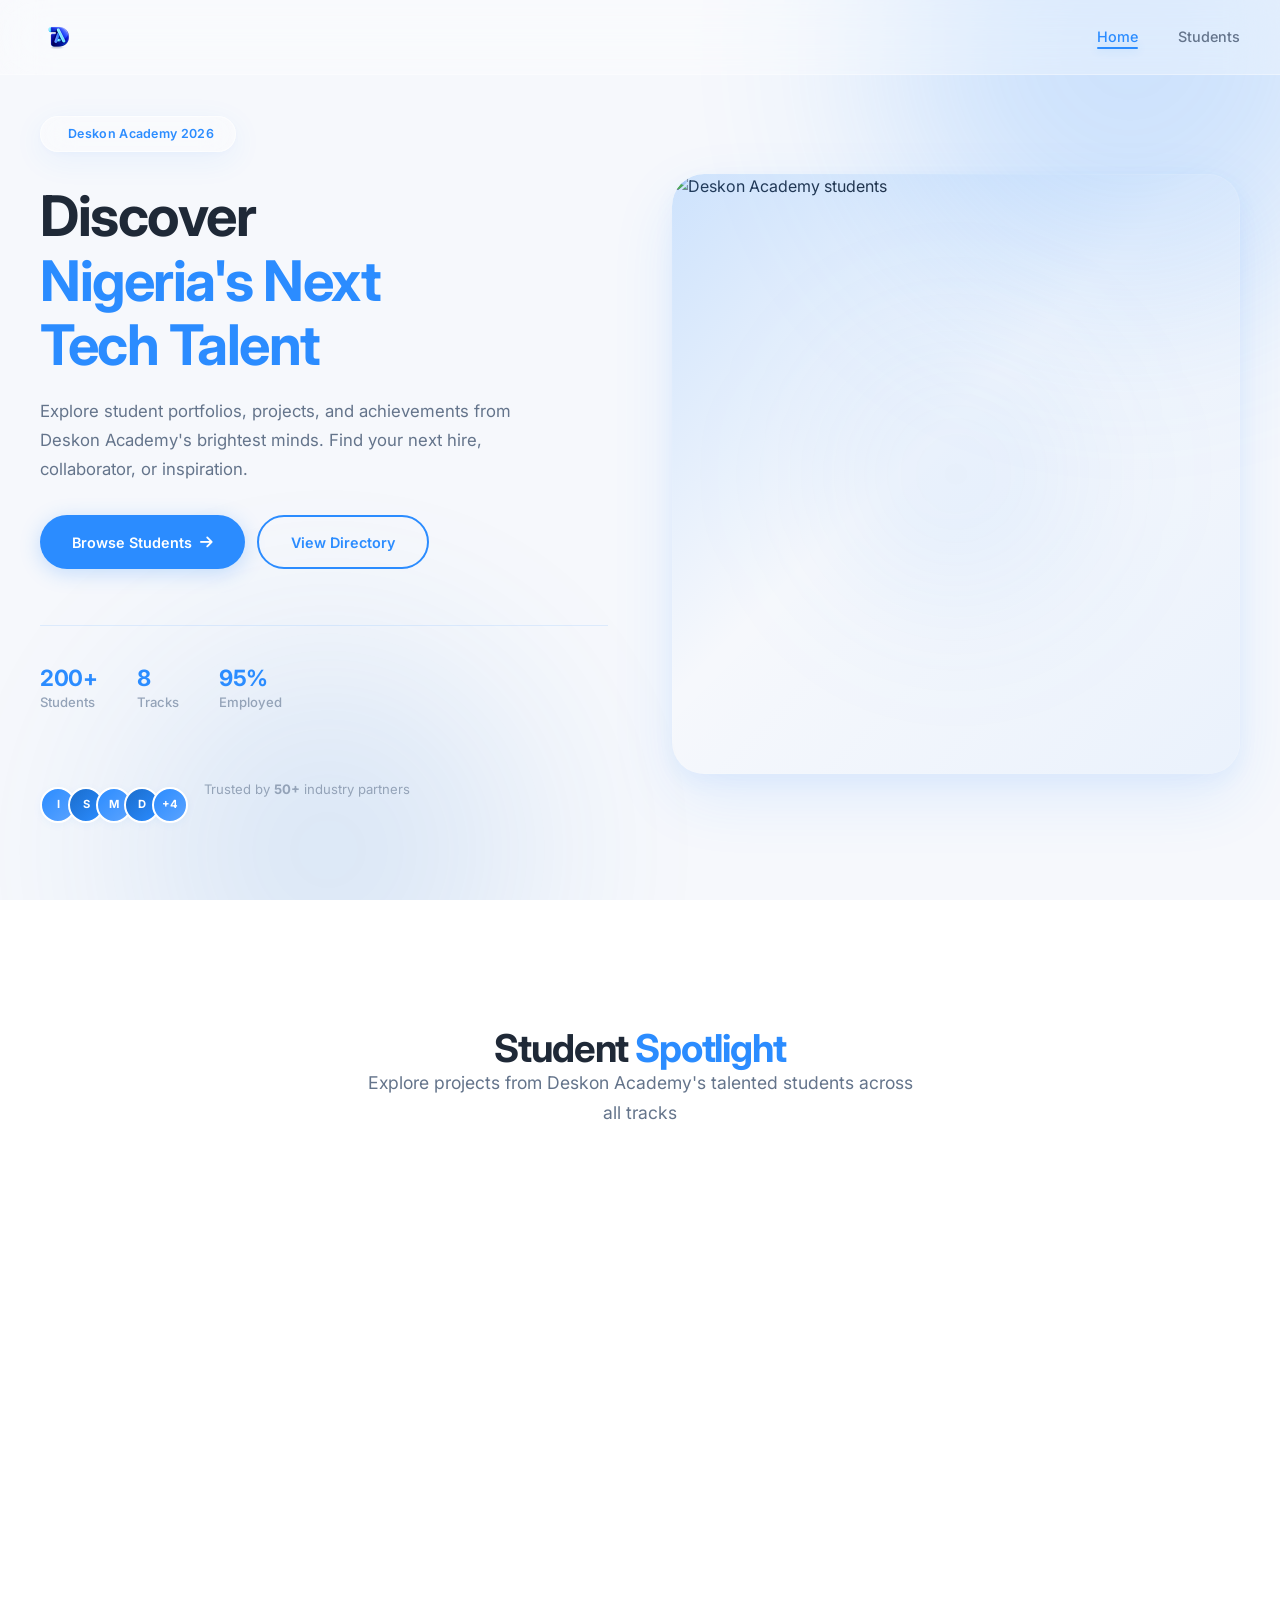
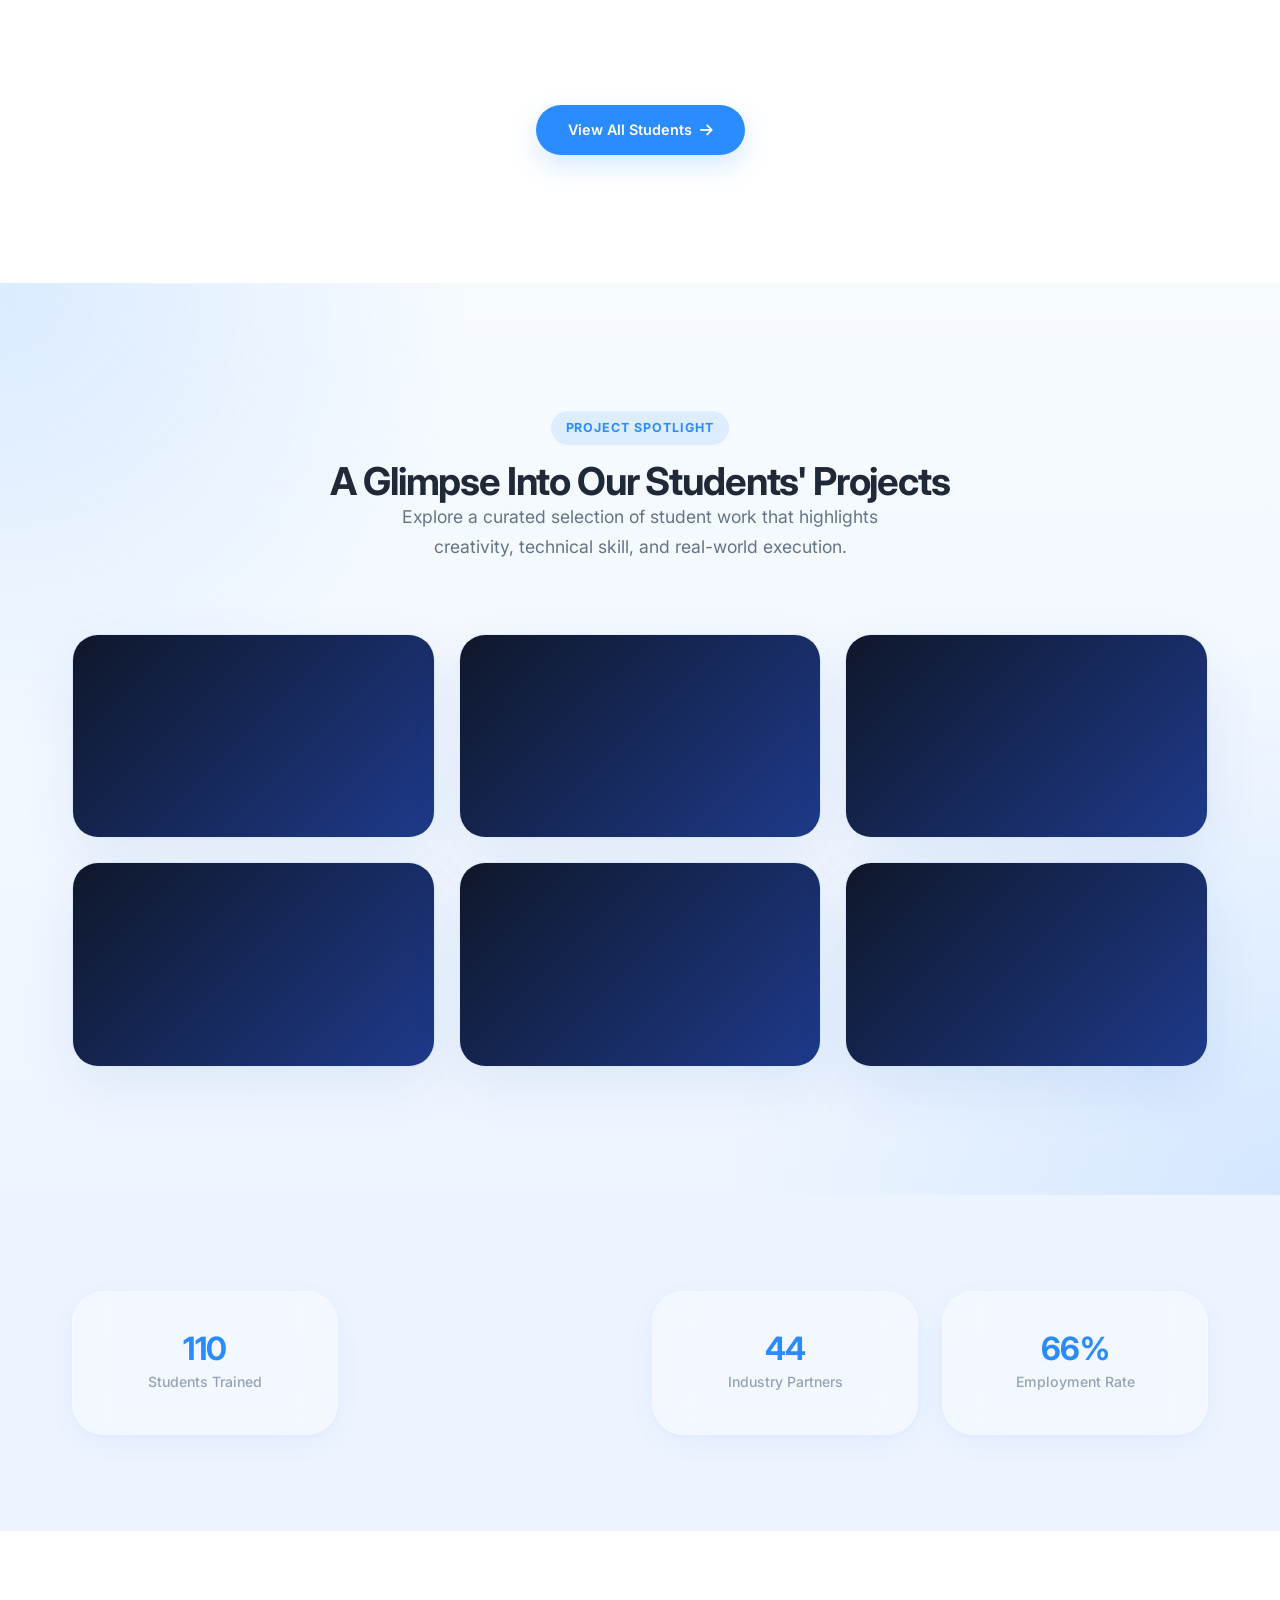
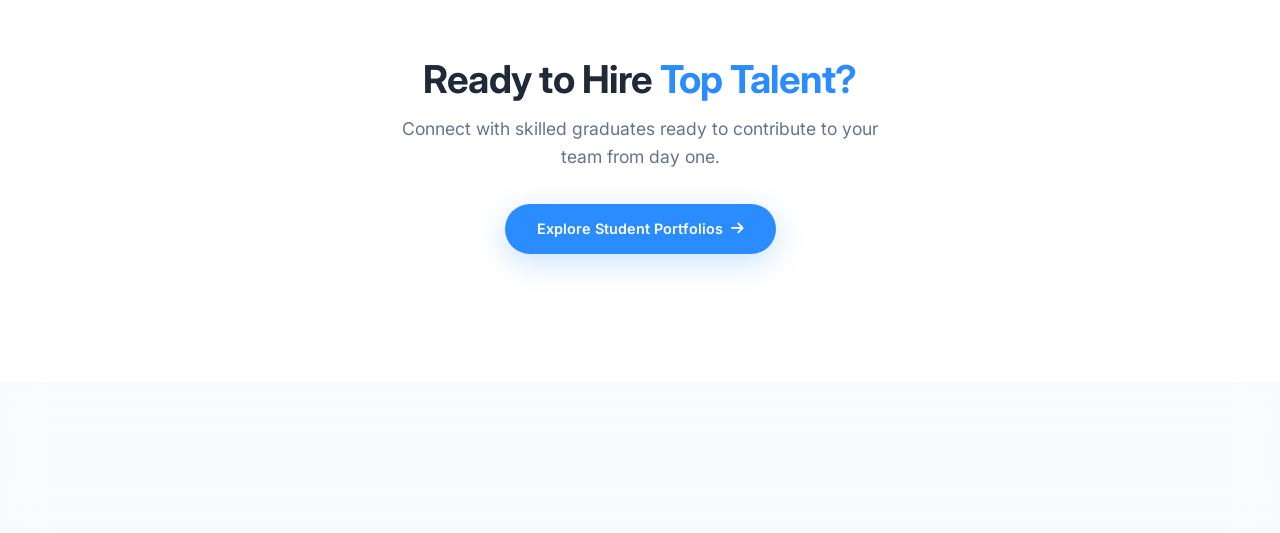
==== commit 0be3050f: "Add student project video showcase" ====
--- a/index.html
+++ b/index.html
@@ -91,6 +91,20 @@
         <p>Explore projects from Deskon Academy's talented students across all tracks</p>
       </div>
       <div class="spotlight-grid stagger-children" id="spotlightGrid"></div>
+      <div class="spotlight-actions fade-in">
+        <a href="students.html" class="btn btn-primary">View All Students <i class="fas fa-arrow-right"></i></a>
+      </div>
+    </div>
+  </section>
+
+  <section class="section video-showcase" id="video-showcase">
+    <div class="container">
+      <div class="section-header fade-in">
+        <span class="video-kicker">Project Spotlight</span>
+        <h2>A Glimpse Into <span>Our Students' Projects</span></h2>
+        <p>Explore a curated selection of student work that highlights creativity, technical skill, and real-world execution.</p>
+      </div>
+      <div class="video-grid stagger-children" id="videoGrid"></div>
     </div>
   </section>
 
--- a/style.css
+++ b/style.css
@@ -150,6 +150,12 @@
   min-height: 100vh;
 }
 
+body.students-page {
+  background:
+    linear-gradient(180deg, rgba(246,248,252,0.82), rgba(246,248,252,0.96)),
+    url("https://images.unsplash.com/photo-1516321318423-f06f85e504b3?auto=format&fit=crop&w=1800&q=80") center top / cover no-repeat;
+}
+
 a { color: inherit; text-decoration: none; }
 img { max-width: 100%; display: block; }
 ul { list-style: none; }
@@ -664,6 +670,106 @@
   -webkit-box-orient: vertical;
   overflow: hidden;
 }
+.spotlight-card .spotlight-view-btn {
+  align-self: flex-start;
+  margin-top: auto;
+  padding: 0.7rem 1.25rem;
+  font-size: 0.8rem;
+  box-shadow: 0 8px 24px rgba(43,140,255,0.2);
+}
+.spotlight-card:hover .spotlight-view-btn {
+  background: var(--primary-dark);
+  color: #ffffff;
+  box-shadow: 0 10px 28px rgba(43,140,255,0.28);
+}
+.spotlight-actions {
+  display: flex;
+  justify-content: center;
+  margin-top: 2.5rem;
+}
+.spotlight-actions .btn {
+  box-shadow: 0 10px 28px rgba(43,140,255,0.2);
+}
+
+/* ===== Video Showcase ===== */
+.video-showcase {
+  background:
+    radial-gradient(circle at top left, rgba(43,140,255,0.14), transparent 30%),
+    radial-gradient(circle at bottom right, rgba(91,163,255,0.18), transparent 35%),
+    linear-gradient(180deg, #f7fbff 0%, #eef5ff 100%);
+}
+.video-kicker {
+  display: inline-flex;
+  align-items: center;
+  justify-content: center;
+  padding: 0.45rem 0.9rem;
+  border-radius: 999px;
+  background: rgba(43,140,255,0.12);
+  color: var(--primary);
+  font-size: 0.78rem;
+  font-weight: 700;
+  text-transform: uppercase;
+  letter-spacing: 0.08em;
+  margin-bottom: 1rem;
+}
+.video-grid {
+  display: grid;
+  grid-template-columns: repeat(auto-fill, minmax(320px, 1fr));
+  gap: 1.5rem;
+}
+.video-card {
+  background: transparent;
+  border: 1px solid rgba(43,140,255,0.12);
+  border-radius: 26px;
+  overflow: hidden;
+  box-shadow: 0 20px 55px rgba(18,78,161,0.08);
+  transition: transform 0.45s var(--ease-glass), box-shadow 0.45s var(--ease-glass), border-color 0.45s var(--ease-glass);
+  cursor: pointer;
+}
+.video-card:hover {
+  transform: translateY(-8px);
+  border-color: rgba(43,140,255,0.24);
+  box-shadow: 0 28px 65px rgba(18,78,161,0.14);
+}
+.video-frame-wrap {
+  position: relative;
+  aspect-ratio: 16 / 9;
+  background: linear-gradient(135deg, #0f172a, #1e3a8a);
+}
+.video-frame {
+  width: 100%;
+  height: 100%;
+  border: 0;
+  display: block;
+}
+.video-card.video-audible {
+  border-color: rgba(43,140,255,0.32);
+  box-shadow: 0 30px 70px rgba(18,78,161,0.18);
+}
+.video-card:focus-visible {
+  outline: 3px solid rgba(43,140,255,0.45);
+  outline-offset: 3px;
+}
+.video-card:fullscreen {
+  background: #000000;
+  border: none;
+  border-radius: 0;
+  box-shadow: none;
+  display: flex;
+  align-items: center;
+  justify-content: center;
+}
+.video-card:fullscreen .video-frame-wrap {
+  width: 100vw;
+  height: 100vh;
+  aspect-ratio: auto;
+  background: #000000;
+}
+.video-card:fullscreen .video-frame {
+  width: 100%;
+  height: 100%;
+  object-fit: contain;
+}
 
 /* ===== Page Header ===== */
 .page-header {
@@ -681,6 +787,25 @@
   margin-bottom: 0.75rem;
 }
 .page-header p { color: var(--text-secondary); font-size: 1.1rem; max-width: 480px; margin: 0 auto; }
+
+.students-page .page-header {
+  background: transparent;
+  color: #ffffff;
+}
+.students-page .page-header::before {
+  content: '';
+  position: absolute;
+  inset: 0;
+  background:
+    linear-gradient(135deg, rgba(7,17,40,0.72), rgba(18,78,161,0.5)),
+    radial-gradient(circle at top right, rgba(91,163,255,0.28), transparent 40%);
+}
+.students-page .page-header h1 {
+  color: #ffffff;
+}
+.students-page .page-header p {
+  color: rgba(255,255,255,0.88);
+}
 
 /* ===== Search & Filter ===== */
 .search-filter {
@@ -690,6 +815,12 @@
   position: sticky;
   top: 73px;
   z-index: 100;
+}
+.students-page .search-filter {
+  background: rgba(255,255,255,0.72);
+  backdrop-filter: blur(20px);
+  -webkit-backdrop-filter: blur(20px);
+  border-bottom: 1px solid rgba(255,255,255,0.45);
 }
 .search-filter-inner { display: flex; gap: 1rem; align-items: center; flex-wrap: wrap; }
 .search-box { flex: 1; min-width: 250px; position: relative; }
@@ -876,6 +1007,8 @@
 /* ===== Projects ===== */
 .projects-grid { display: grid; grid-template-columns: repeat(auto-fill, minmax(350px, 1fr)); gap: 1.5rem; }
 .project-card {
+  display: flex;
+  flex-direction: column;
   background: var(--glass);
   backdrop-filter: blur(16px);
   -webkit-backdrop-filter: blur(16px);
@@ -888,7 +1021,7 @@
 .project-card:hover { transform: translateY(-8px); border-color: var(--glass-border-strong); box-shadow: var(--shadow-glass-glow); background: var(--glass-solid); }
 .project-card-img { width: 100%; height: 200px; object-fit: cover; display: block; }
 .project-card-img-wrap { position: relative; overflow: hidden; }
-.project-card-body { padding: 1.3rem; display: flex; flex-direction: column; height: 100%; }
+.project-card-body { padding: 1.3rem; display: flex; flex-direction: column; flex: 1 1 auto; }
 .project-card-body h3 { font-size: 1.1rem; font-weight: 700; margin-bottom: 0.4rem; }
 .project-card-body p { color: var(--text-secondary); font-size: 0.85rem; line-height: 1.7; margin-bottom: 1rem; }
 .project-tech { display: flex; gap: 0.35rem; flex-wrap: wrap; margin-bottom: 1rem; }
@@ -900,6 +1033,23 @@
   padding: 0.85rem 2rem;
   font-size: 0.9rem;
   margin-top: 0.5rem;
+}
+.project-links .project-view-btn {
+  display: inline-flex;
+  align-items: center;
+  justify-content: center;
+  width: 100%;
+  background: #0a66ff;
+  color: #ffffff;
+  border: 2px solid #0a66ff;
+  opacity: 1;
+  visibility: visible;
+  box-shadow: 0 10px 24px rgba(10,102,255,0.28);
+}
+.project-links .project-view-btn:hover {
+  background: #004ecc;
+  border-color: #004ecc;
+  color: #ffffff;
 }
 .project-links .github-link { 
   background: transparent; 
@@ -1148,6 +1298,7 @@
   .page-header h1 { font-size: clamp(1.8rem, 6vw, 2.2rem); }
   .about-grid { grid-template-columns: 1fr; gap: 1rem; }
   .spotlight-grid { grid-template-columns: repeat(auto-fill, minmax(280px, 1fr)); gap: 1rem; }
+  .video-grid { grid-template-columns: repeat(auto-fill, minmax(280px, 1fr)); gap: 1rem; }
   .spotlight-card-img-wrap { height: 190px; }
   .profile-hero { padding: 6rem 0 0; }
   .profile-hero-inner { flex-direction: column; text-align: center; gap: 1.5rem; }
@@ -1216,10 +1367,12 @@
   .page-header h1 { font-size: clamp(1.5rem, 7vw, 1.8rem); }
   .page-header p { font-size: 0.85rem; }
   .spotlight-grid { grid-template-columns: 1fr; gap: 0.85rem; }
+  .video-grid { grid-template-columns: 1fr; gap: 0.95rem; }
   .spotlight-card-img-wrap { height: 180px; }
   .spotlight-card-body { padding: 1.2rem; }
   .spotlight-card-body h3 { font-size: 1rem; }
   .spotlight-card-body p { font-size: 0.82rem; }
+  .spotlight-card .spotlight-view-btn { align-self: stretch; justify-content: center; }
   .profile-hero-img { width: 100px; height: 100px; }
   .profile-hero-info h1 { font-size: clamp(1.3rem, 6vw, 1.6rem); }
   .profile-hero-info .role { font-size: 0.9rem; }
